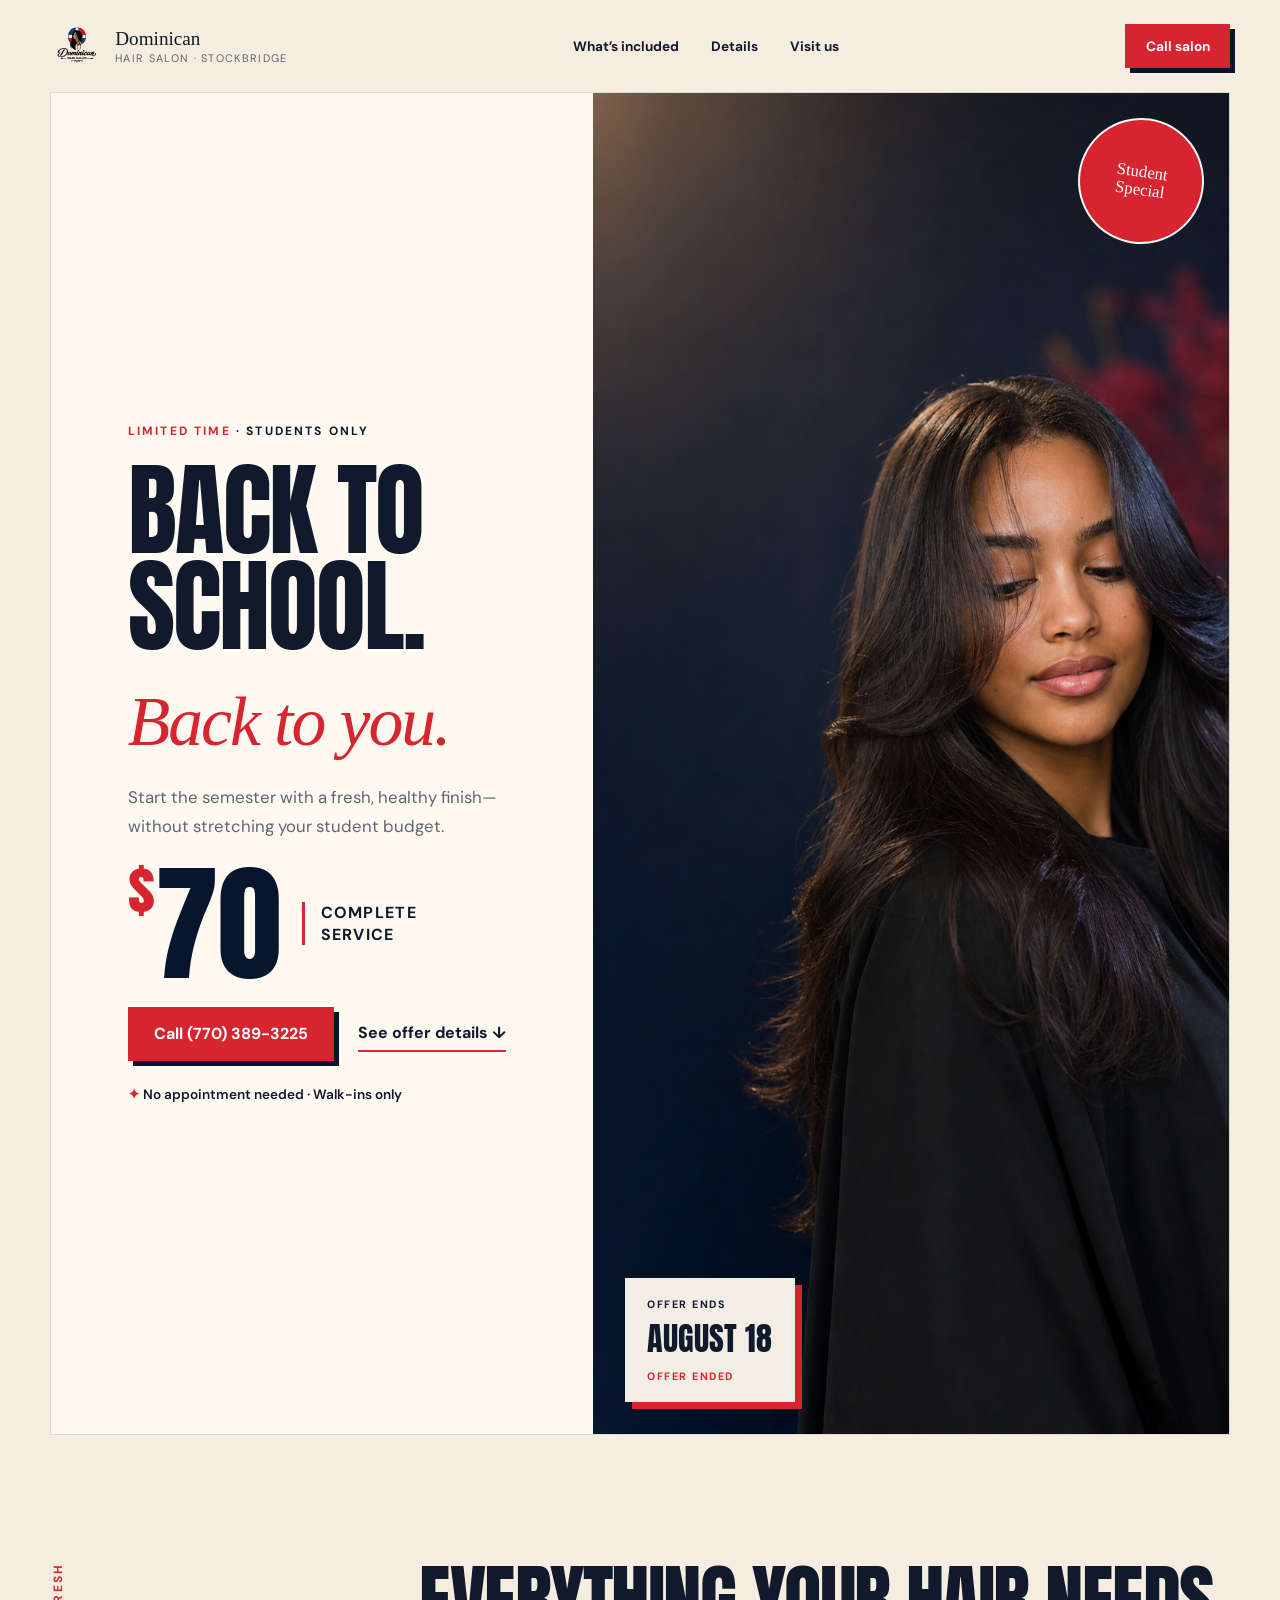
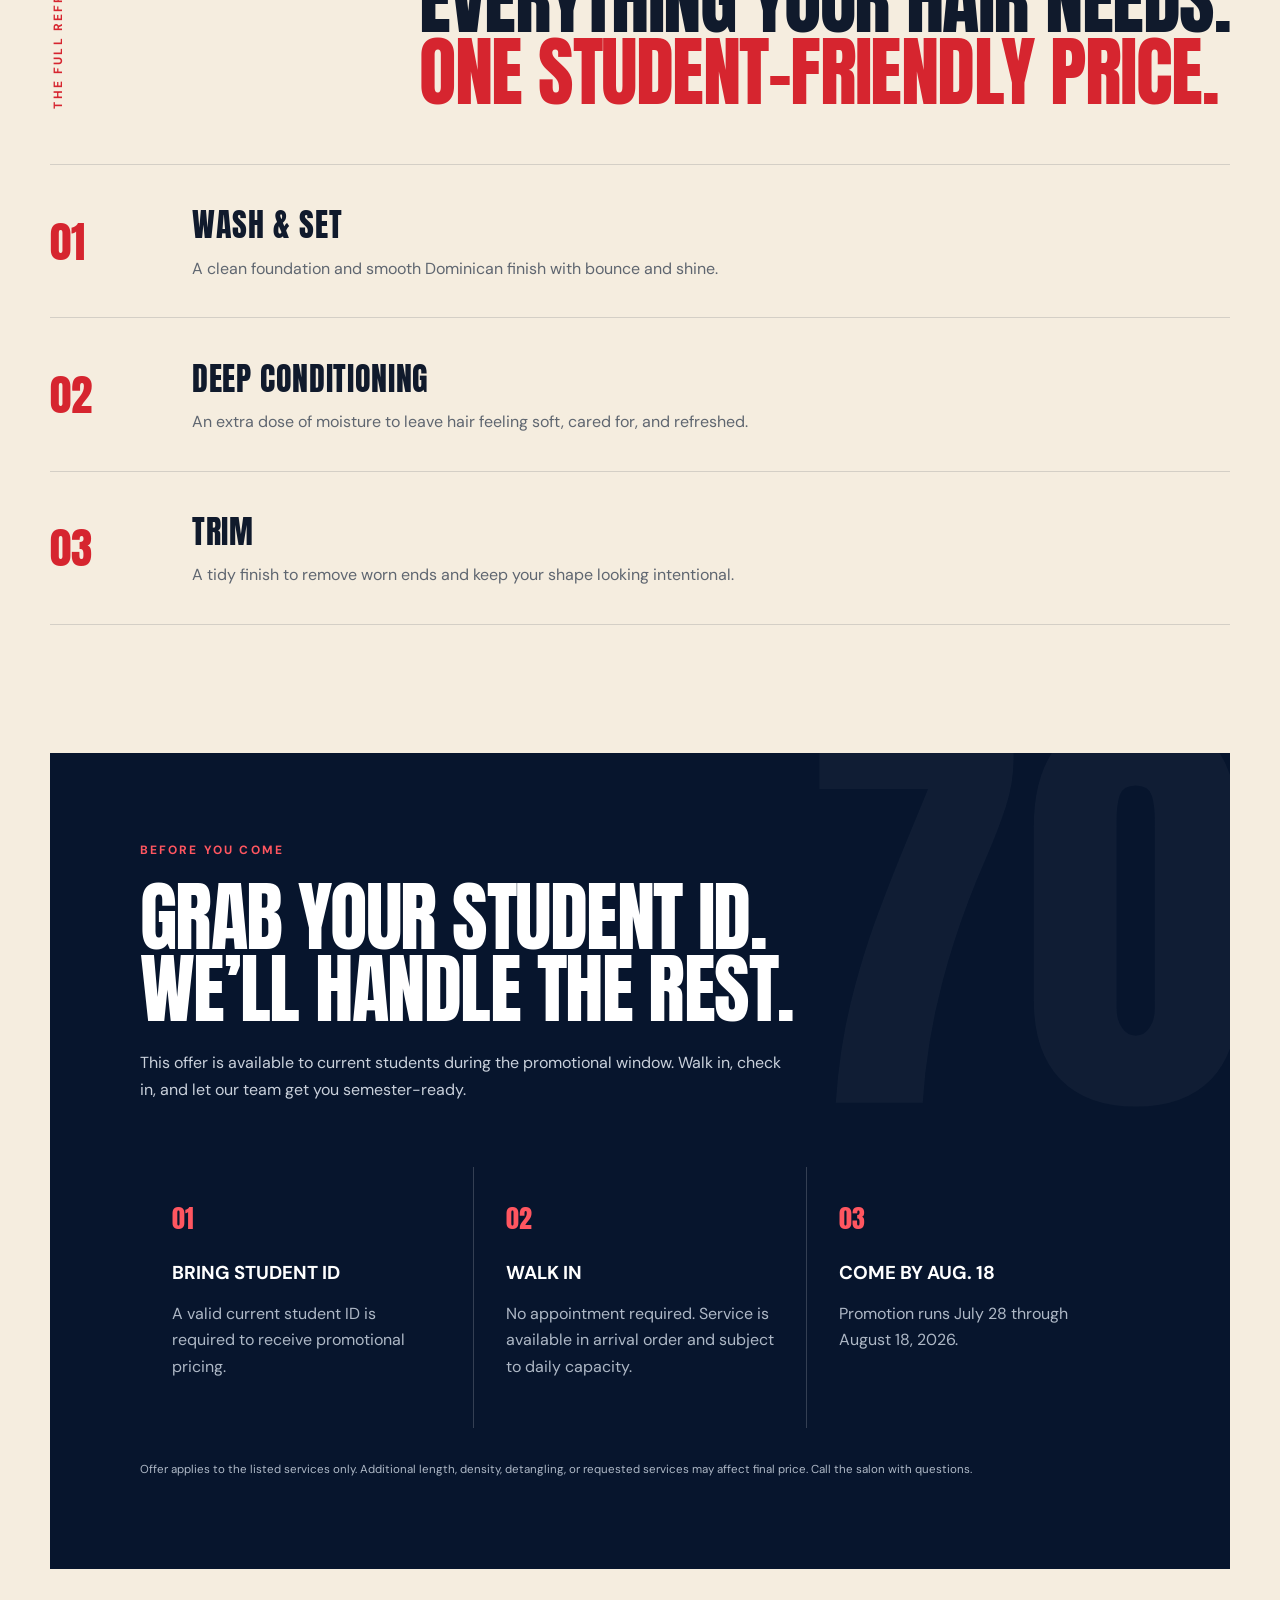
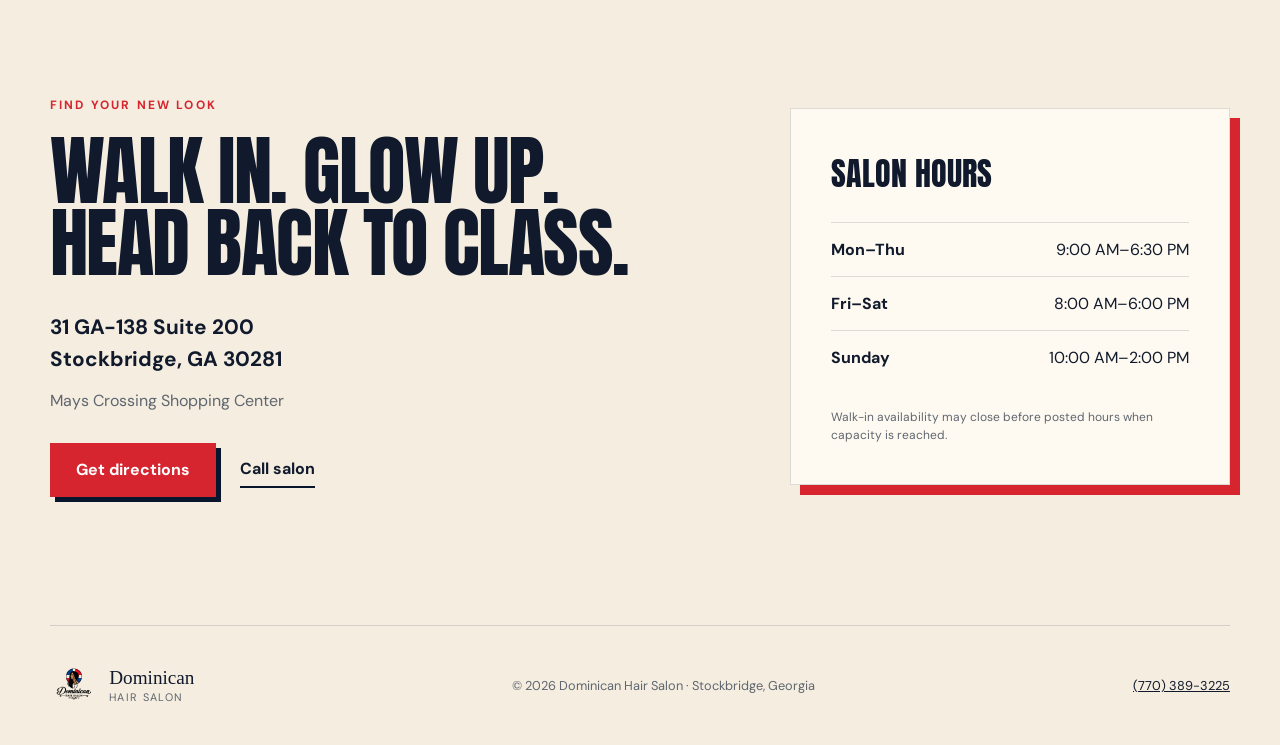
==== index.html @ 8f15de05 "restore student offer layout with versioned styles" ====
<!doctype html>
<html lang="en">
<head>
  <meta charset="utf-8">
  <meta name="viewport" content="width=device-width, initial-scale=1">
  <title>$70 Student Special | Dominican Hair Salon</title>
  <meta name="description" content="Students get a wash and set, deep conditioning, and trim for $70 at Dominican Hair Salon in Stockbridge, GA. Walk-ins only, July 28–August 18, 2026.">
  <meta name="theme-color" content="#07152d">
  <link rel="canonical" href="https://dominican.salon/">
  <link rel="icon" type="image/svg+xml" href="assets/brand-mark.svg">
  <link rel="preconnect" href="https://fonts.googleapis.com">
  <link rel="preconnect" href="https://fonts.gstatic.com" crossorigin>
  <link href="https://fonts.googleapis.com/css2?family=Anton&family=DM+Sans:wght@400;500;600;700&family=Permanent+Marker&display=swap" rel="stylesheet">
  <link rel="stylesheet" href="promotion-20260728.css">
  <meta property="og:title" content="$70 Student Hair Special">
  <meta property="og:description" content="Wash & set, deep conditioning, and trim. Walk-ins only through August 18.">
  <meta property="og:type" content="website">
  <meta property="og:url" content="https://dominican.salon/">
  <meta property="og:image" content="https://dominican.salon/assets/student-special-hero.png">
  <script type="application/ld+json">
  {
    "@context": "https://schema.org",
    "@type": "Offer",
    "name": "$70 Student Hair Special",
    "price": "70",
    "priceCurrency": "USD",
    "validFrom": "2026-07-28",
    "validThrough": "2026-08-18",
    "description": "Student-only wash and set, deep conditioning, and trim. Walk-ins only.",
    "seller": {
      "@type": "BeautySalon",
      "name": "Dominican Hair Salon",
      "telephone": "+1-770-389-3225",
      "address": {
        "@type": "PostalAddress",
        "streetAddress": "31 GA-138 Suite 200",
        "addressLocality": "Stockbridge",
        "addressRegion": "GA",
        "postalCode": "30281",
        "addressCountry": "US"
      }
    }
  }
  </script>
</head>
<body>
  <a class="skip-link" href="#offer">Skip to offer</a>
  <header class="site-header">
    <a class="brand" href="#top" aria-label="Dominican Hair Salon home">
      <img src="assets/brand-mark.svg" alt="" width="54" height="54">
      <span><strong>Dominican</strong><small>Hair Salon · Stockbridge</small></span>
    </a>
    <nav aria-label="Primary navigation">
      <a href="#included">What’s included</a>
      <a href="#details">Details</a>
      <a href="#visit">Visit us</a>
    </nav>
    <a class="button button--small" href="tel:+17703893225">Call salon</a>
  </header>

  <main id="top">
    <section class="hero" id="offer">
      <div class="hero__copy">
        <p class="kicker"><span>Limited time</span> · Students only</p>
        <h1>Back to school.<br><em>Back to you.</em></h1>
        <p class="hero__intro">Start the semester with a fresh, healthy finish—without stretching your student budget.</p>
        <div class="price-row" aria-label="Special price: 70 dollars">
          <span class="price"><sup>$</sup>70</span>
          <span class="price-note">complete<br>service</span>
        </div>
        <div class="hero__actions">
          <a class="button" href="tel:+17703893225">Call (770) 389-3225</a>
          <a class="text-button" href="#details">See offer details <span aria-hidden="true">↓</span></a>
        </div>
        <p class="walkin-note"><span aria-hidden="true">✦</span> No appointment needed · Walk-ins only</p>
      </div>

      <div class="hero__visual">
        <img src="assets/student-special-hero.png" alt="Student with a glossy layered Dominican blowout" width="1024" height="1792" fetchpriority="high">
        <div class="hero__stamp" aria-hidden="true">Student<br>Special</div>
        <div class="date-card">
          <small>Offer ends</small>
          <strong>August 18</strong>
          <span id="countdown">Limited time only</span>
        </div>
      </div>
    </section>

    <section class="included" id="included">
      <div class="section-heading">
        <p class="eyebrow">The full refresh</p>
        <h2>Everything your hair needs.<br><span>One student-friendly price.</span></h2>
      </div>
      <div class="service-list">
        <article>
          <span class="service-icon" aria-hidden="true">01</span>
          <div><h3>Wash &amp; set</h3><p>A clean foundation and smooth Dominican finish with bounce and shine.</p></div>
        </article>
        <article>
          <span class="service-icon" aria-hidden="true">02</span>
          <div><h3>Deep conditioning</h3><p>An extra dose of moisture to leave hair feeling soft, cared for, and refreshed.</p></div>
        </article>
        <article>
          <span class="service-icon" aria-hidden="true">03</span>
          <div><h3>Trim</h3><p>A tidy finish to remove worn ends and keep your shape looking intentional.</p></div>
        </article>
      </div>
    </section>

    <section class="details" id="details">
      <div class="details__lead">
        <p class="eyebrow eyebrow--light">Before you come</p>
        <h2>Grab your student ID.<br>We’ll handle the rest.</h2>
        <p>This offer is available to current students during the promotional window. Walk in, check in, and let our team get you semester-ready.</p>
      </div>
      <div class="detail-grid">
        <article><span>01</span><h3>Bring student ID</h3><p>A valid current student ID is required to receive promotional pricing.</p></article>
        <article><span>02</span><h3>Walk in</h3><p>No appointment required. Service is available in arrival order and subject to daily capacity.</p></article>
        <article><span>03</span><h3>Come by Aug. 18</h3><p>Promotion runs July 28 through August 18, 2026.</p></article>
      </div>
      <p class="fine-print">Offer applies to the listed services only. Additional length, density, detangling, or requested services may affect final price. Call the salon with questions.</p>
    </section>

    <section class="visit" id="visit">
      <div>
        <p class="eyebrow">Find your new look</p>
        <h2>Walk in. Glow up.<br>Head back to class.</h2>
        <p class="address">31 GA-138 Suite 200<br>Stockbridge, GA 30281</p>
        <p class="location-note">Mays Crossing Shopping Center</p>
        <div class="visit__actions">
          <a class="button" href="https://maps.app.goo.gl/1i8RDi1bKFiBQKhF7" target="_blank" rel="noreferrer">Get directions</a>
          <a class="text-button text-button--dark" href="tel:+17703893225">Call salon</a>
        </div>
      </div>
      <div class="hours">
        <h3>Salon hours</h3>
        <dl>
          <div><dt>Mon–Thu</dt><dd>9:00 AM–6:30 PM</dd></div>
          <div><dt>Fri–Sat</dt><dd>8:00 AM–6:00 PM</dd></div>
          <div><dt>Sunday</dt><dd>10:00 AM–2:00 PM</dd></div>
        </dl>
        <p>Walk-in availability may close before posted hours when capacity is reached.</p>
      </div>
    </section>
  </main>

  <footer>
    <a class="brand brand--footer" href="#top">
      <img src="assets/brand-mark.svg" alt="" width="48" height="48">
      <span><strong>Dominican</strong><small>Hair Salon</small></span>
    </a>
    <p>© 2026 Dominican Hair Salon · Stockbridge, Georgia</p>
    <a href="tel:+17703893225">(770) 389-3225</a>
  </footer>

  <a class="mobile-call" href="tel:+17703893225"><span>Questions?</span> Call the salon</a>
  <script>
    (() => {
      const output = document.querySelector("#countdown");
      const end = new Date("2026-08-19T00:00:00-04:00");
      const days = Math.max(0, Math.ceil((end - new Date()) / 86400000));
      output.textContent = days > 1 ? `${days} days left` : days === 1 ? "Last day" : "Offer ended";
    })();
  </script>
</body>
</html>
---- promotion-20260728.css ----
:root {
  --navy: #07152d;
  --blue: #12335f;
  --red: #d6252f;
  --cream: #f5eddf;
  --paper: #fffaf1;
  --ink: #101a2c;
  --muted: #5f6670;
  --line: rgba(7, 21, 45, .14);
}

* { box-sizing: border-box; }
html { scroll-behavior: smooth; }
body {
  margin: 0;
  background: var(--cream);
  color: var(--ink);
  font-family: "DM Sans", sans-serif;
  -webkit-font-smoothing: antialiased;
}
img { display: block; max-width: 100%; }
a { color: inherit; }
.skip-link { position: fixed; left: 1rem; top: -5rem; z-index: 20; padding: .8rem 1rem; background: white; }
.skip-link:focus { top: 1rem; }

.site-header, .hero, .included, .details, .visit, footer {
  width: min(1180px, calc(100% - 48px));
  margin-inline: auto;
}
.site-header {
  min-height: 92px;
  display: flex;
  align-items: center;
  justify-content: space-between;
  gap: 2rem;
}
.brand { display: flex; align-items: center; gap: .7rem; text-decoration: none; line-height: 1; }
.brand img { width: 54px; height: 54px; }
.brand span { display: grid; gap: .3rem; }
.brand strong { font-family: "Permanent Marker", cursive; font-size: 1.2rem; font-weight: 400; }
.brand small { color: var(--muted); font-size: .68rem; letter-spacing: .12em; text-transform: uppercase; }
nav { display: flex; gap: 2rem; }
nav a { font-size: .85rem; font-weight: 700; text-decoration: none; }
nav a:hover { color: var(--red); }
.button {
  display: inline-flex;
  min-height: 54px;
  align-items: center;
  justify-content: center;
  padding: 0 1.5rem;
  border: 2px solid var(--red);
  background: var(--red);
  color: #fff;
  font-weight: 700;
  text-decoration: none;
  box-shadow: 5px 5px 0 var(--navy);
  transition: transform .15s, box-shadow .15s;
}
.button:hover, .button:focus-visible { transform: translate(2px, 2px); box-shadow: 2px 2px 0 var(--navy); }
.button--small { min-height: 44px; padding-inline: 1.15rem; font-size: .85rem; }

.hero {
  min-height: 730px;
  display: grid;
  grid-template-columns: .92fr 1.08fr;
  background: var(--paper);
  border: 1px solid var(--line);
  overflow: hidden;
}
.hero__copy {
  align-self: center;
  padding: clamp(3rem, 6vw, 5.5rem);
  position: relative;
  z-index: 2;
}
.kicker, .eyebrow {
  margin: 0 0 1.4rem;
  font-size: .75rem;
  font-weight: 700;
  letter-spacing: .18em;
  text-transform: uppercase;
}
.kicker span { color: var(--red); }
.hero h1, h2 {
  font-family: "Anton", Impact, sans-serif;
  font-weight: 400;
  letter-spacing: -.02em;
  line-height: .94;
  text-transform: uppercase;
}
.hero h1 { margin: 0; font-size: clamp(4.2rem, 8vw, 7.9rem); }
.hero h1 em { color: var(--red); font-family: "Permanent Marker", cursive; font-size: .68em; font-weight: 400; text-transform: none; }
.hero__intro { max-width: 35rem; margin: 1.8rem 0 1rem; color: var(--muted); font-size: 1.05rem; line-height: 1.7; }
.price-row { display: flex; align-items: center; gap: 1.3rem; margin: 1.2rem 0; }
.price { color: var(--navy); font-family: "Anton", sans-serif; font-size: clamp(6rem, 10vw, 9rem); line-height: 1; }
.price sup { color: var(--red); font-size: .45em; vertical-align: top; }
.price-note { padding-left: 1rem; border-left: 3px solid var(--red); font-weight: 700; letter-spacing: .08em; line-height: 1.35; text-transform: uppercase; }
.hero__actions, .visit__actions { display: flex; align-items: center; gap: 1.5rem; flex-wrap: wrap; }
.text-button { font-weight: 700; text-decoration: none; border-bottom: 2px solid var(--red); padding-block: .4rem; }
.walkin-note { margin: 1.6rem 0 0; font-size: .85rem; font-weight: 600; }
.walkin-note span { color: var(--red); }
.hero__visual { position: relative; min-height: 730px; background: var(--navy); overflow: hidden; }
.hero__visual::after { content: ""; position: absolute; inset: 0; background: linear-gradient(90deg, rgba(7,21,45,.25), transparent 35%); pointer-events: none; }
.hero__visual > img { width: 100%; height: 100%; object-fit: cover; object-position: 60% 38%; }
.hero__stamp {
  position: absolute; z-index: 2; top: 2rem; right: 2rem; width: 112px; height: 112px;
  display: grid; place-items: center; border-radius: 50%; background: var(--red); color: white;
  font-family: "Permanent Marker", cursive; font-size: 1.05rem; line-height: 1.05; text-align: center;
  transform: rotate(8deg); box-shadow: 0 0 0 5px var(--red), 0 0 0 7px var(--paper);
}
.date-card { position: absolute; z-index: 2; left: 2rem; bottom: 2rem; padding: 1.2rem 1.4rem; background: rgba(255,250,241,.95); box-shadow: 7px 7px 0 var(--red); }
.date-card small, .date-card span { display: block; font-size: .67rem; font-weight: 700; letter-spacing: .14em; text-transform: uppercase; }
.date-card strong { display: block; margin: .2rem 0 .35rem; font-family: "Anton"; font-size: 2rem; font-weight: 400; text-transform: uppercase; }
.date-card span { color: var(--red); }

.included { padding-block: 8rem; }
.section-heading { display: flex; align-items: end; justify-content: space-between; gap: 2rem; margin-bottom: 3.5rem; }
.eyebrow { color: var(--red); }
.section-heading .eyebrow { writing-mode: vertical-rl; transform: rotate(180deg); margin: 0; }
.section-heading h2 { max-width: 900px; margin: 0; font-size: clamp(2.8rem, 6vw, 5.2rem); }
.section-heading h2 span { color: var(--red); }
.service-list { border-top: 1px solid var(--line); }
.service-list article { display: grid; grid-template-columns: 110px 1fr; gap: 2rem; align-items: center; padding: 2.2rem 0; border-bottom: 1px solid var(--line); }
.service-icon { font-family: "Anton"; font-size: 2.7rem; color: var(--red); }
.service-list h3 { margin: 0 0 .4rem; font-family: "Anton"; font-size: 2rem; font-weight: 400; letter-spacing: .02em; text-transform: uppercase; }
.service-list p { max-width: 650px; margin: 0; color: var(--muted); line-height: 1.65; }

.details {
  position: relative;
  padding: clamp(3rem, 7vw, 6rem);
  background: var(--navy);
  color: #fff;
  overflow: hidden;
}
.details::before {
  content: "70"; position: absolute; top: -4rem; right: -1rem; color: rgba(255,255,255,.035);
  font-family: "Anton"; font-size: 28rem; line-height: 1;
}
.details__lead { position: relative; max-width: 750px; }
.eyebrow--light { color: #ff5660; }
.details h2 { margin: 0 0 1.5rem; font-size: clamp(3rem, 6vw, 5.5rem); }
.details__lead > p:last-child { max-width: 650px; color: #c9d0db; line-height: 1.7; }
.detail-grid { position: relative; display: grid; grid-template-columns: repeat(3, 1fr); gap: 1px; margin-top: 4rem; background: rgba(255,255,255,.18); }
.detail-grid article { padding: 2rem; background: var(--navy); }
.detail-grid span { color: #ff5660; font-family: "Anton"; font-size: 1.6rem; }
.detail-grid h3 { margin: 1.4rem 0 .7rem; text-transform: uppercase; }
.detail-grid p, .fine-print { color: #aeb8c6; line-height: 1.65; }
.fine-print { position: relative; margin: 2rem 0 0; font-size: .72rem; }

.visit { display: grid; grid-template-columns: 1.2fr .8fr; gap: 5rem; padding-block: 8rem; align-items: center; }
.visit h2 { margin: 0 0 2rem; font-size: clamp(3rem, 6vw, 5.5rem); }
.address { margin: 0; font-size: 1.3rem; font-weight: 700; line-height: 1.5; }
.location-note { color: var(--muted); }
.visit__actions { margin-top: 2rem; }
.text-button--dark { border-color: var(--navy); }
.hours { padding: 2.5rem; background: var(--paper); border: 1px solid var(--line); box-shadow: 10px 10px 0 var(--red); }
.hours h3 { margin: 0 0 1.5rem; font-family: "Anton"; font-size: 2rem; font-weight: 400; text-transform: uppercase; }
.hours dl { margin: 0; }
.hours dl div { display: flex; justify-content: space-between; gap: 1rem; padding: 1rem 0; border-top: 1px solid var(--line); }
.hours dt { font-weight: 700; }
.hours dd { margin: 0; text-align: right; }
.hours p { margin: 1.5rem 0 0; color: var(--muted); font-size: .75rem; line-height: 1.5; }

footer { min-height: 120px; display: flex; align-items: center; justify-content: space-between; gap: 2rem; border-top: 1px solid var(--line); font-size: .8rem; }
.brand--footer img { width: 48px; height: 48px; }
footer p { color: var(--muted); }
.mobile-call { display: none; }

@media (max-width: 900px) {
  nav { display: none; }
  .hero { grid-template-columns: 1fr; }
  .hero__visual { min-height: 580px; grid-row: 1; }
  .hero__copy { grid-row: 2; }
  .detail-grid, .visit { grid-template-columns: 1fr; }
  .visit { gap: 3rem; }
}
@media (max-width: 600px) {
  body { padding-bottom: 64px; }
  .site-header, .hero, .included, .details, .visit, footer { width: min(100% - 28px, 1180px); }
  .site-header { min-height: 76px; }
  .site-header .button { display: none; }
  .brand img { width: 45px; height: 45px; }
  .brand strong { font-size: 1rem; }
  .hero__visual { min-height: 480px; }
  .hero__visual > img { object-position: 58% 34%; }
  .hero__stamp { top: 1.4rem; right: 1.4rem; width: 88px; height: 88px; font-size: .82rem; }
  .date-card { left: 1.2rem; bottom: 1.2rem; }
  .hero__copy { padding: 2.4rem 1.4rem 3rem; }
  .hero h1 { font-size: clamp(3.8rem, 19vw, 5.3rem); }
  .hero__intro { font-size: .96rem; }
  .price { font-size: 6.3rem; }
  .included, .visit { padding-block: 5.5rem; }
  .section-heading { align-items: start; }
  .section-heading .eyebrow { display: none; }
  .section-heading h2 { font-size: 3.1rem; }
  .service-list article { grid-template-columns: 60px 1fr; gap: .8rem; align-items: start; }
  .service-icon { font-size: 1.7rem; }
  .service-list h3 { font-size: 1.6rem; }
  .details { padding: 3.5rem 1.5rem; }
  .details h2, .visit h2 { font-size: 3.2rem; }
  .detail-grid { grid-template-columns: 1fr; margin-top: 2.5rem; }
  .detail-grid article { padding: 1.5rem 0; }
  .hours { padding: 1.5rem; box-shadow: 6px 6px 0 var(--red); }
  footer { min-height: 160px; flex-direction: column; justify-content: center; text-align: center; gap: .7rem; }
  footer p { margin: 0; }
  .mobile-call {
    position: fixed; z-index: 10; bottom: 0; left: 0; right: 0; min-height: 64px;
    display: flex; align-items: center; justify-content: center; gap: .5rem;
    background: var(--red); color: white; font-weight: 700; text-decoration: none;
    box-shadow: 0 -8px 25px rgba(7,21,45,.2);
  }
  .mobile-call span { font-weight: 400; opacity: .85; }
}
@media (prefers-reduced-motion: reduce) {
  html { scroll-behavior: auto; }
  *, *::before, *::after { transition-duration: .01ms !important; }
}
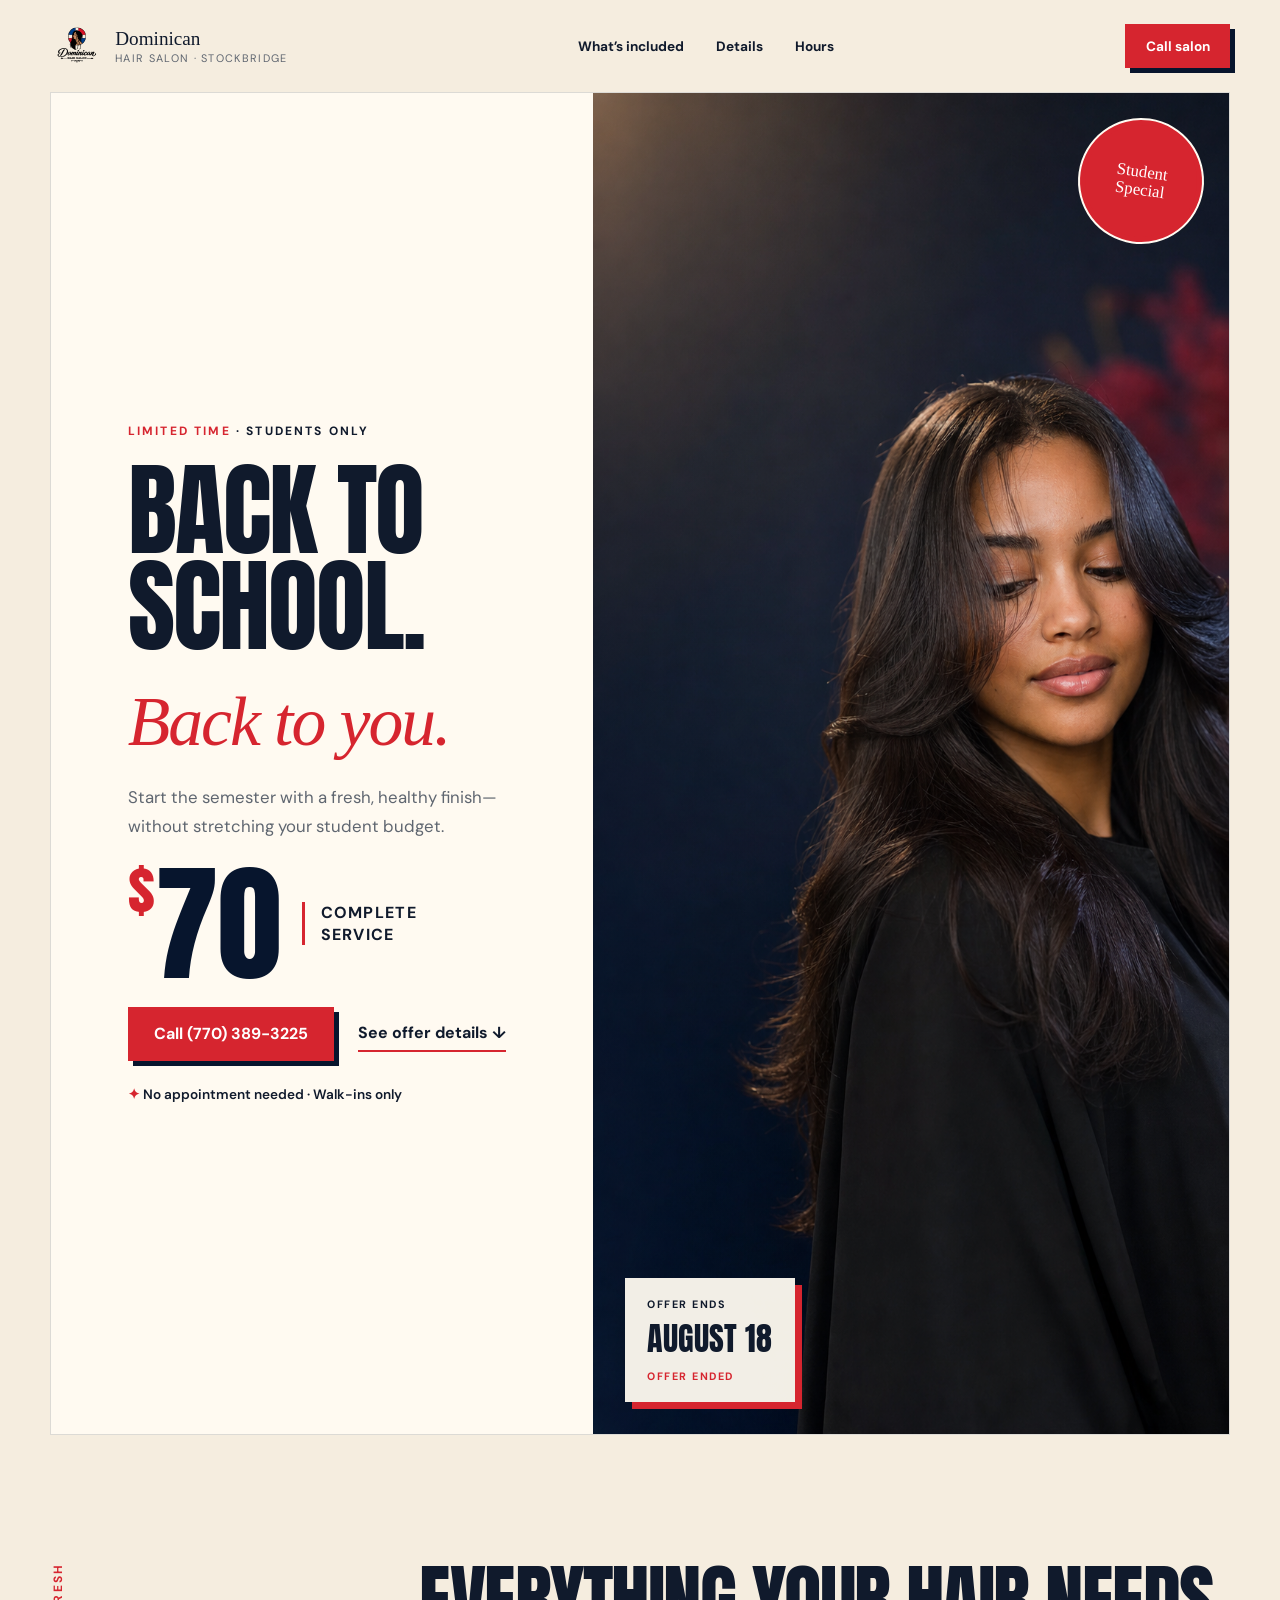
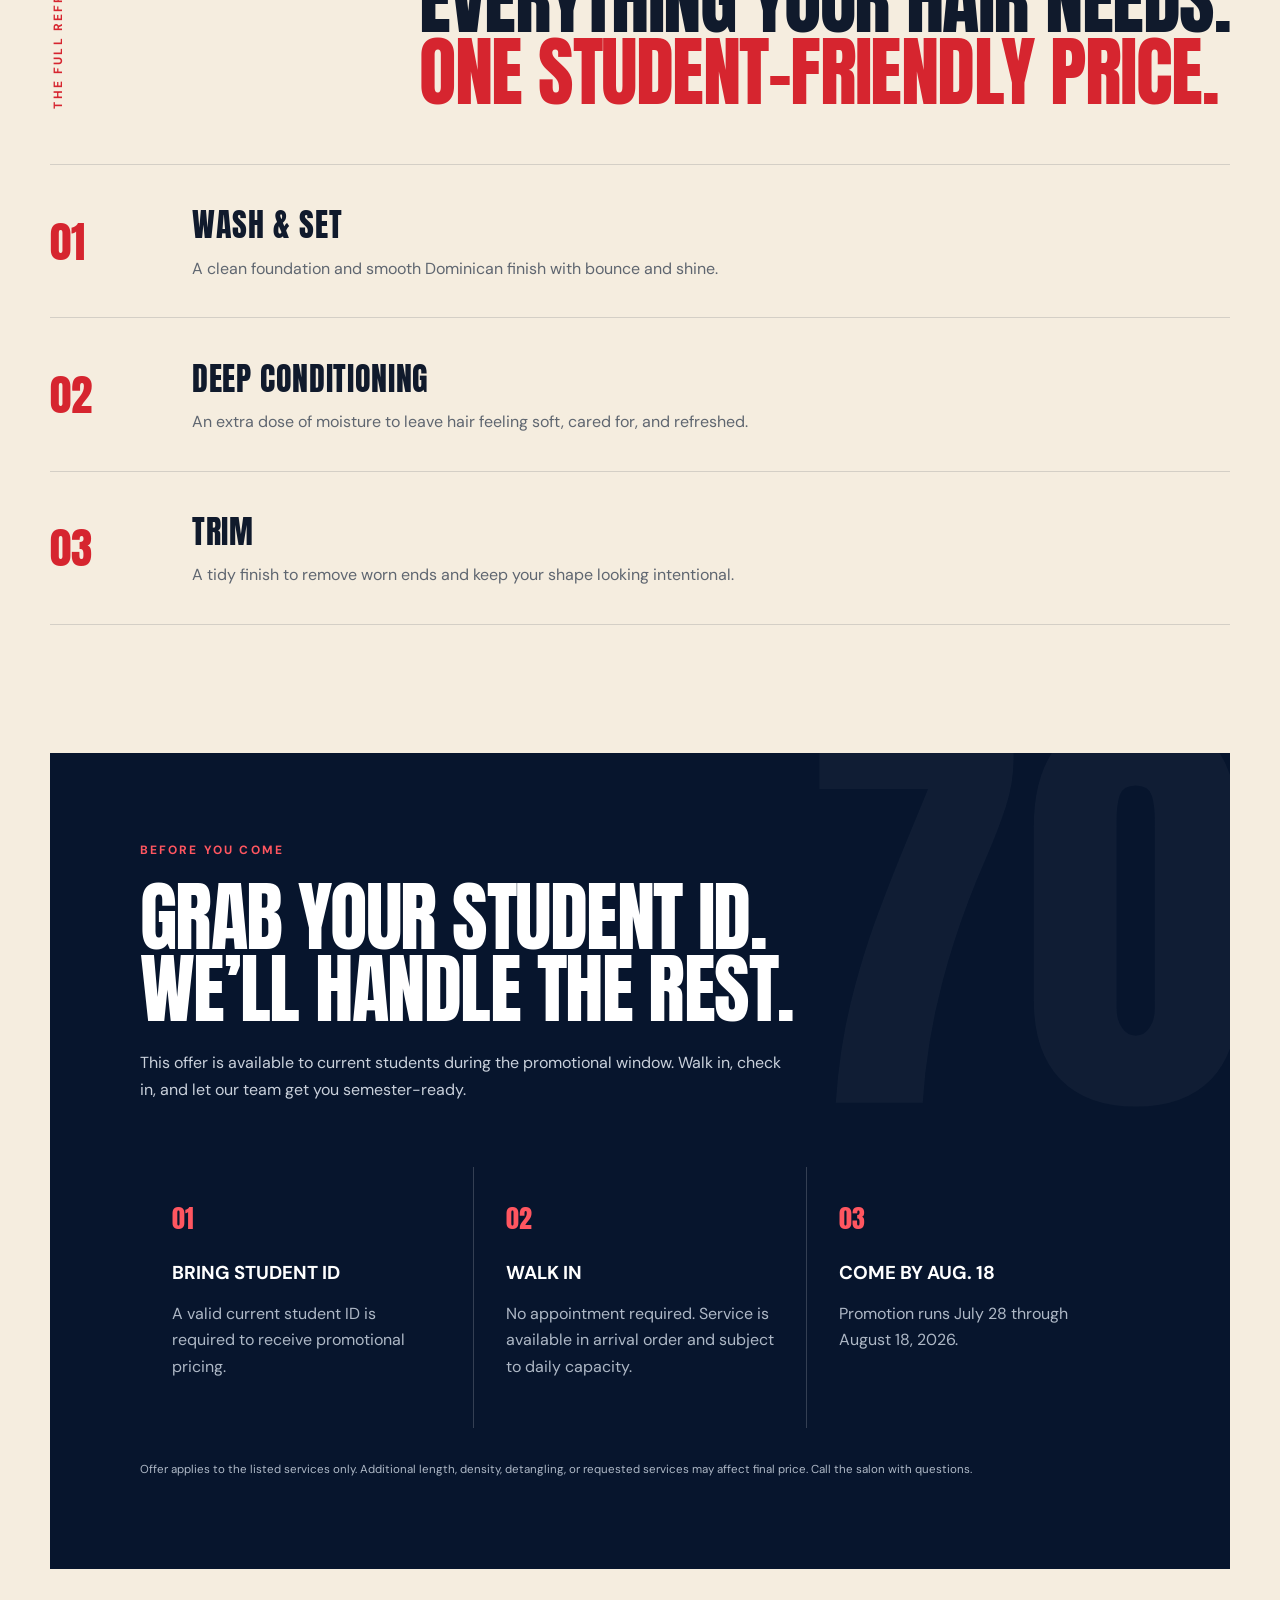
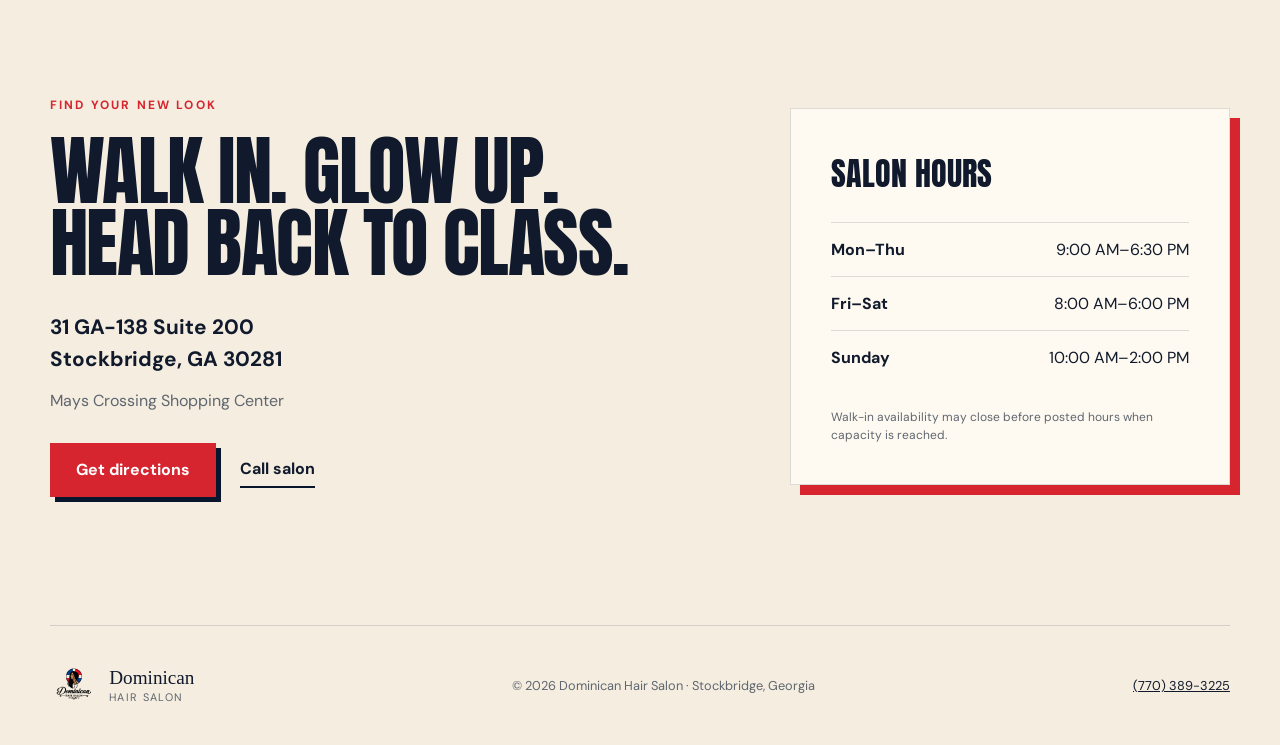
==== commit 905608e4: "add direct salon hours anchor" ====
--- a/index.html
+++ b/index.html
@@ -53,7 +53,7 @@
     <nav aria-label="Primary navigation">
       <a href="#included">What’s included</a>
       <a href="#details">Details</a>
-      <a href="#visit">Visit us</a>
+      <a href="#hours">Hours</a>
     </nav>
     <a class="button button--small" href="tel:+17703893225">Call salon</a>
   </header>
@@ -132,7 +132,7 @@
           <a class="text-button text-button--dark" href="tel:+17703893225">Call salon</a>
         </div>
       </div>
-      <div class="hours">
+      <div class="hours" id="hours">
         <h3>Salon hours</h3>
         <dl>
           <div><dt>Mon–Thu</dt><dd>9:00 AM–6:30 PM</dd></div>
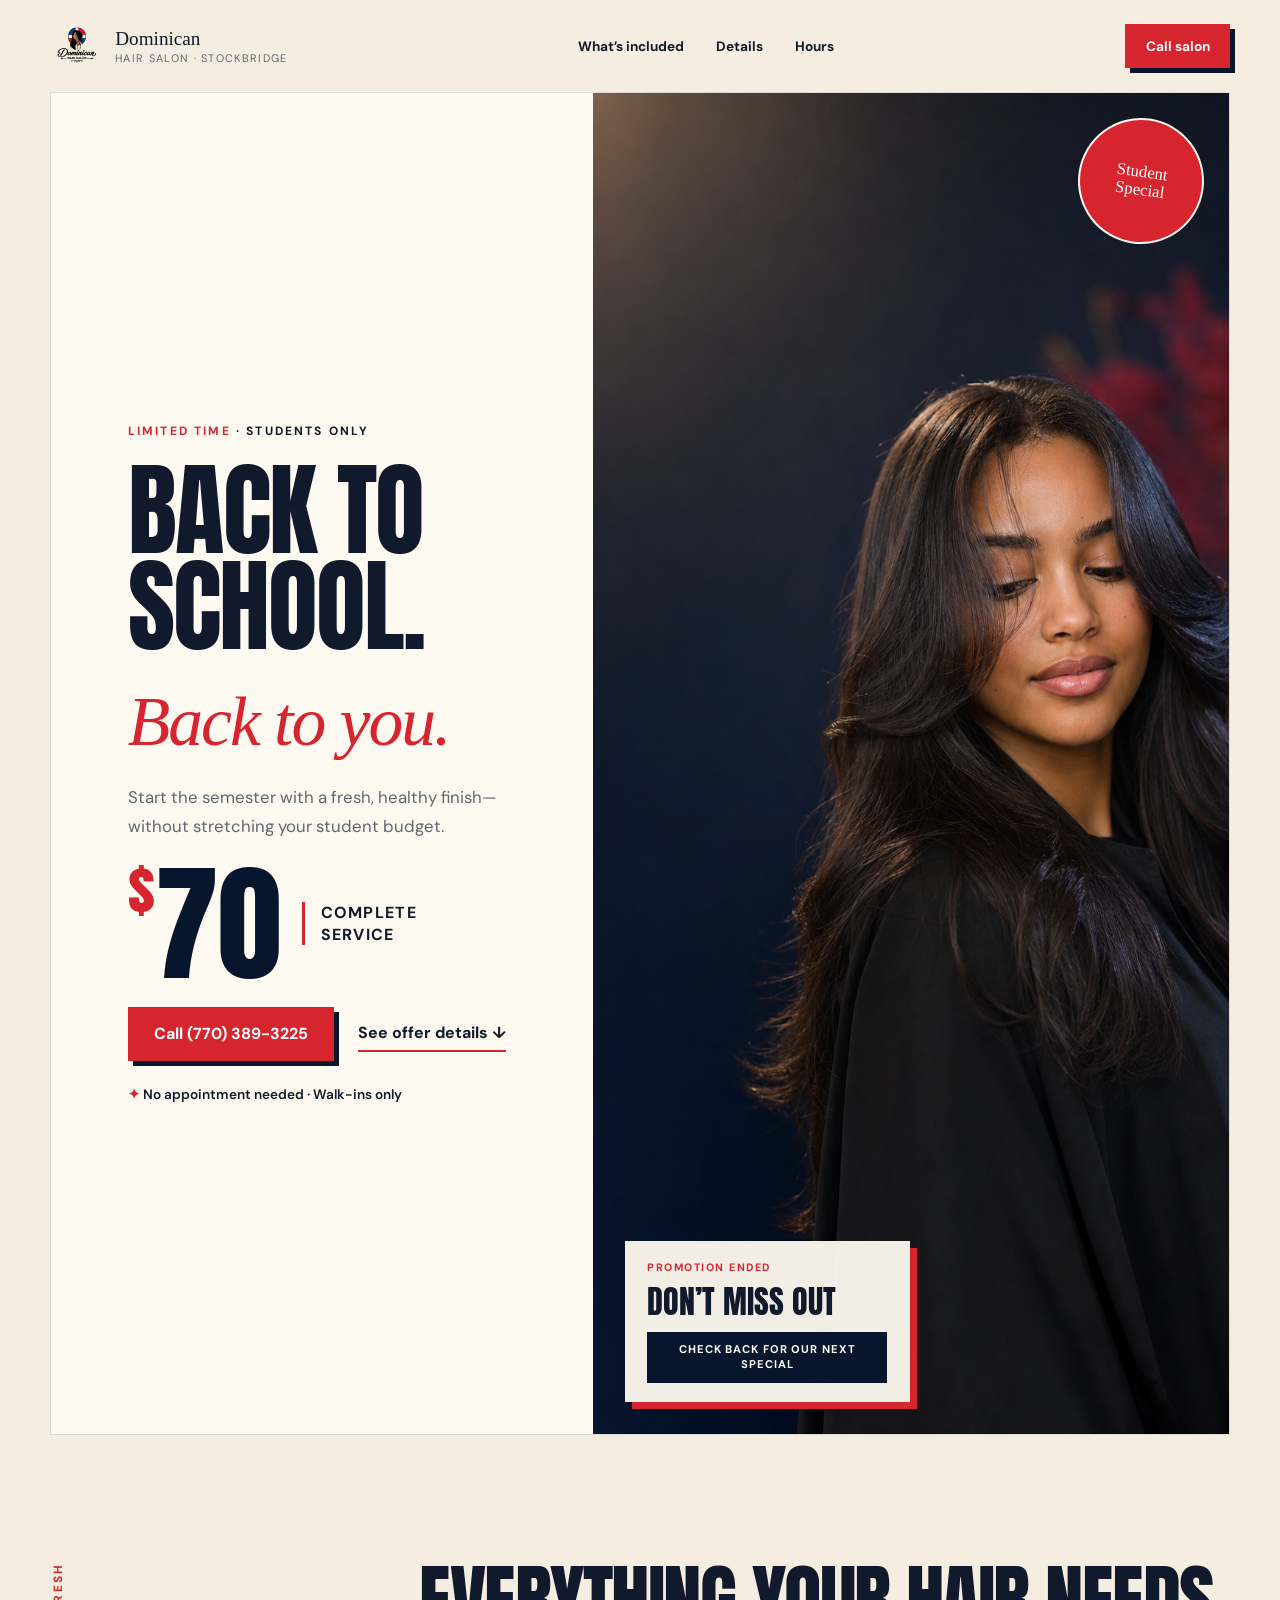
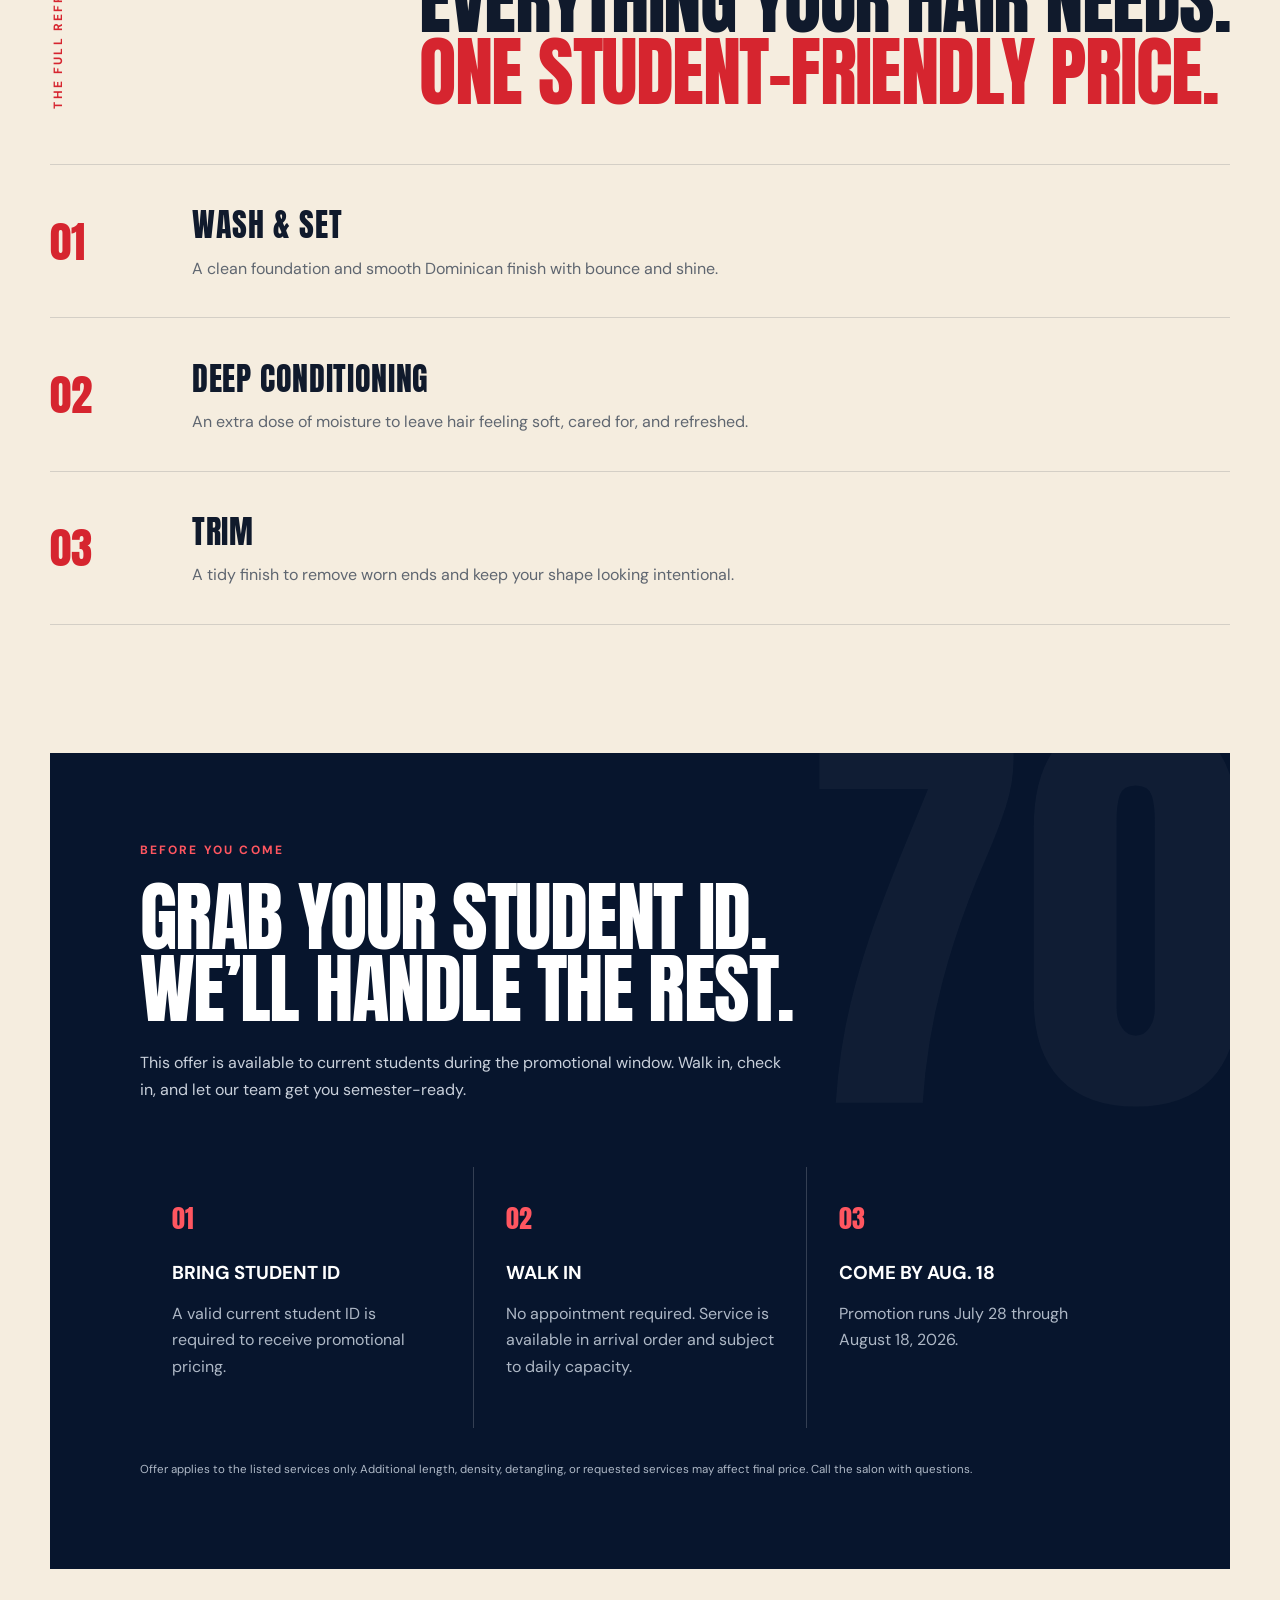
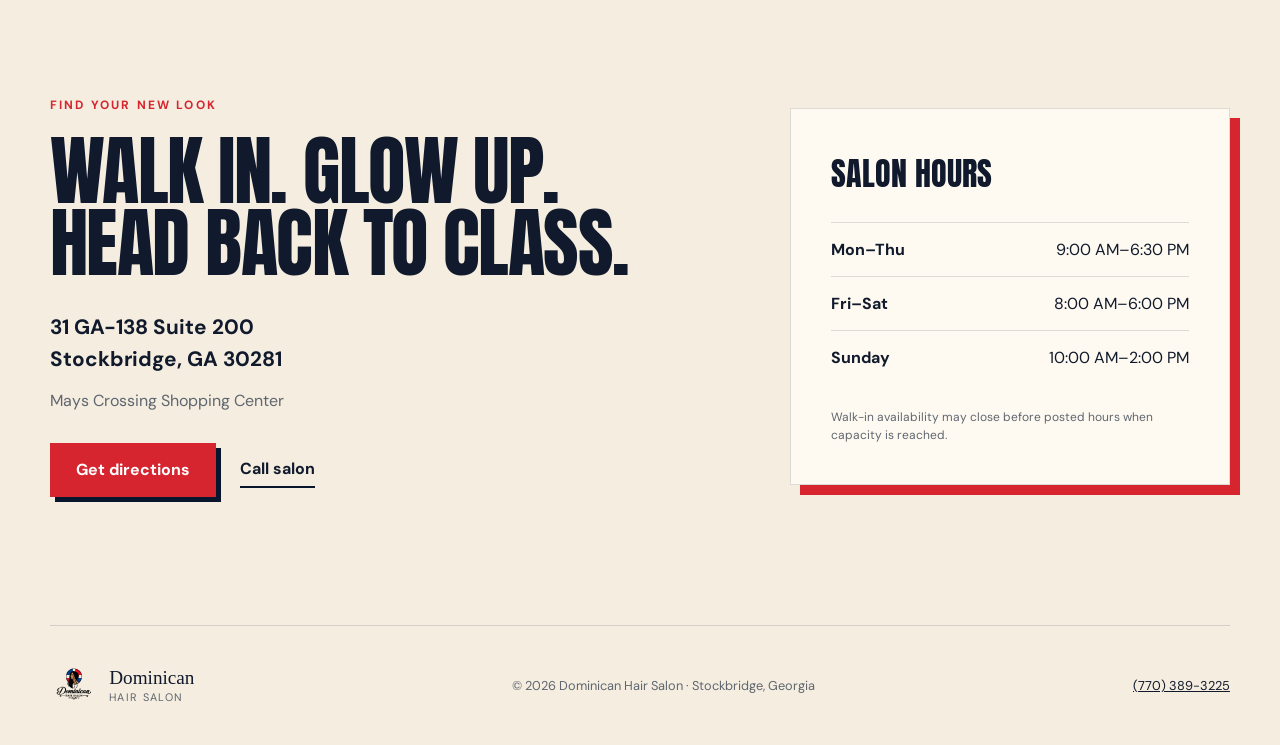
==== commit 42a030a0: "promotion update" ====
--- a/index.html
+++ b/index.html
@@ -1,6 +1,15 @@
 <!doctype html>
 <html lang="en">
 <head>
+  <!-- Google tag (gtag.js) -->
+  <script async src="https://www.googletagmanager.com/gtag/js?id=AW-17421995404"></script>
+  <script>
+    window.dataLayer = window.dataLayer || [];
+    function gtag(){dataLayer.push(arguments);}
+    gtag('js', new Date());
+
+    gtag('config', 'AW-17421995404');
+  </script>
   <meta charset="utf-8">
   <meta name="viewport" content="width=device-width, initial-scale=1">
   <title>$70 Student Special | Dominican Hair Salon</title>
@@ -79,9 +88,14 @@
         <img src="assets/student-special-hero.png" alt="Student with a glossy layered Dominican blowout" width="1024" height="1792" fetchpriority="high">
         <div class="hero__stamp" aria-hidden="true">Student<br>Special</div>
         <div class="date-card">
-          <small>Offer ends</small>
-          <strong>August 18</strong>
-          <span id="countdown">Limited time only</span>
+          <small id="countdown-label">Ending soon · August 18</small>
+          <strong>Don’t miss out</strong>
+          <div class="countdown" id="countdown" role="timer" aria-labelledby="countdown-label">
+            <span><b data-countdown="days">00</b><small>Days</small></span>
+            <span><b data-countdown="hours">00</b><small>Hrs</small></span>
+            <span><b data-countdown="minutes">00</b><small>Min</small></span>
+            <span><b data-countdown="seconds">00</b><small>Sec</small></span>
+          </div>
         </div>
       </div>
     </section>
@@ -157,9 +171,42 @@
   <script>
     (() => {
       const output = document.querySelector("#countdown");
+      const label = document.querySelector("#countdown-label");
       const end = new Date("2026-08-19T00:00:00-04:00");
-      const days = Math.max(0, Math.ceil((end - new Date()) / 86400000));
-      output.textContent = days > 1 ? `${days} days left` : days === 1 ? "Last day" : "Offer ended";
+      const fields = {
+        days: output.querySelector('[data-countdown="days"]'),
+        hours: output.querySelector('[data-countdown="hours"]'),
+        minutes: output.querySelector('[data-countdown="minutes"]'),
+        seconds: output.querySelector('[data-countdown="seconds"]')
+      };
+
+      const updateCountdown = () => {
+        const remaining = end - new Date();
+
+        if (remaining <= 0) {
+          label.textContent = "Promotion ended";
+          output.innerHTML = '<span class="countdown__ended">Check back for our next special</span>';
+          clearInterval(timer);
+          return;
+        }
+
+        const totalSeconds = Math.floor(remaining / 1000);
+        const days = Math.floor(totalSeconds / 86400);
+        const hours = Math.floor((totalSeconds % 86400) / 3600);
+        const minutes = Math.floor((totalSeconds % 3600) / 60);
+        const seconds = totalSeconds % 60;
+
+        fields.days.textContent = String(days).padStart(2, "0");
+        fields.hours.textContent = String(hours).padStart(2, "0");
+        fields.minutes.textContent = String(minutes).padStart(2, "0");
+        fields.seconds.textContent = String(seconds).padStart(2, "0");
+        output.setAttribute("aria-label", `${days} days, ${hours} hours, and ${minutes} minutes remaining`);
+
+        if (remaining <= 86400000) label.textContent = "Last chance · Ends tonight";
+      };
+
+      const timer = setInterval(updateCountdown, 1000);
+      updateCountdown();
     })();
   </script>
 </body>
--- a/promotion-20260728.css
+++ b/promotion-20260728.css
@@ -109,9 +109,13 @@
   transform: rotate(8deg); box-shadow: 0 0 0 5px var(--red), 0 0 0 7px var(--paper);
 }
 .date-card { position: absolute; z-index: 2; left: 2rem; bottom: 2rem; padding: 1.2rem 1.4rem; background: rgba(255,250,241,.95); box-shadow: 7px 7px 0 var(--red); }
-.date-card small, .date-card span { display: block; font-size: .67rem; font-weight: 700; letter-spacing: .14em; text-transform: uppercase; }
+.date-card > small { display: block; color: var(--red); font-size: .67rem; font-weight: 700; letter-spacing: .14em; text-transform: uppercase; }
 .date-card strong { display: block; margin: .2rem 0 .35rem; font-family: "Anton"; font-size: 2rem; font-weight: 400; text-transform: uppercase; }
-.date-card span { color: var(--red); }
+.countdown { display: flex; gap: .35rem; }
+.countdown > span { min-width: 3.1rem; padding: .45rem .35rem; background: var(--navy); color: white; text-align: center; }
+.countdown b { display: block; font-family: "Anton"; font-size: 1.35rem; font-weight: 400; line-height: 1; font-variant-numeric: tabular-nums; }
+.countdown small { display: block; margin-top: .3rem; color: #ccd4df; font-size: .52rem; font-weight: 700; letter-spacing: .08em; text-transform: uppercase; }
+.countdown .countdown__ended { max-width: 15rem; padding: .65rem .8rem; color: white; font-size: .7rem; font-weight: 700; letter-spacing: .08em; line-height: 1.35; text-transform: uppercase; }
 
 .included { padding-block: 8rem; }
 .section-heading { display: flex; align-items: end; justify-content: space-between; gap: 2rem; margin-bottom: 3.5rem; }
@@ -184,7 +188,9 @@
   .hero__visual { min-height: 480px; }
   .hero__visual > img { object-position: 58% 34%; }
   .hero__stamp { top: 1.4rem; right: 1.4rem; width: 88px; height: 88px; font-size: .82rem; }
-  .date-card { left: 1.2rem; bottom: 1.2rem; }
+  .date-card { left: 1.2rem; bottom: 1.2rem; padding: 1rem; }
+  .date-card strong { font-size: 1.65rem; }
+  .countdown > span { min-width: 2.75rem; }
   .hero__copy { padding: 2.4rem 1.4rem 3rem; }
   .hero h1 { font-size: clamp(3.8rem, 19vw, 5.3rem); }
   .hero__intro { font-size: .96rem; }
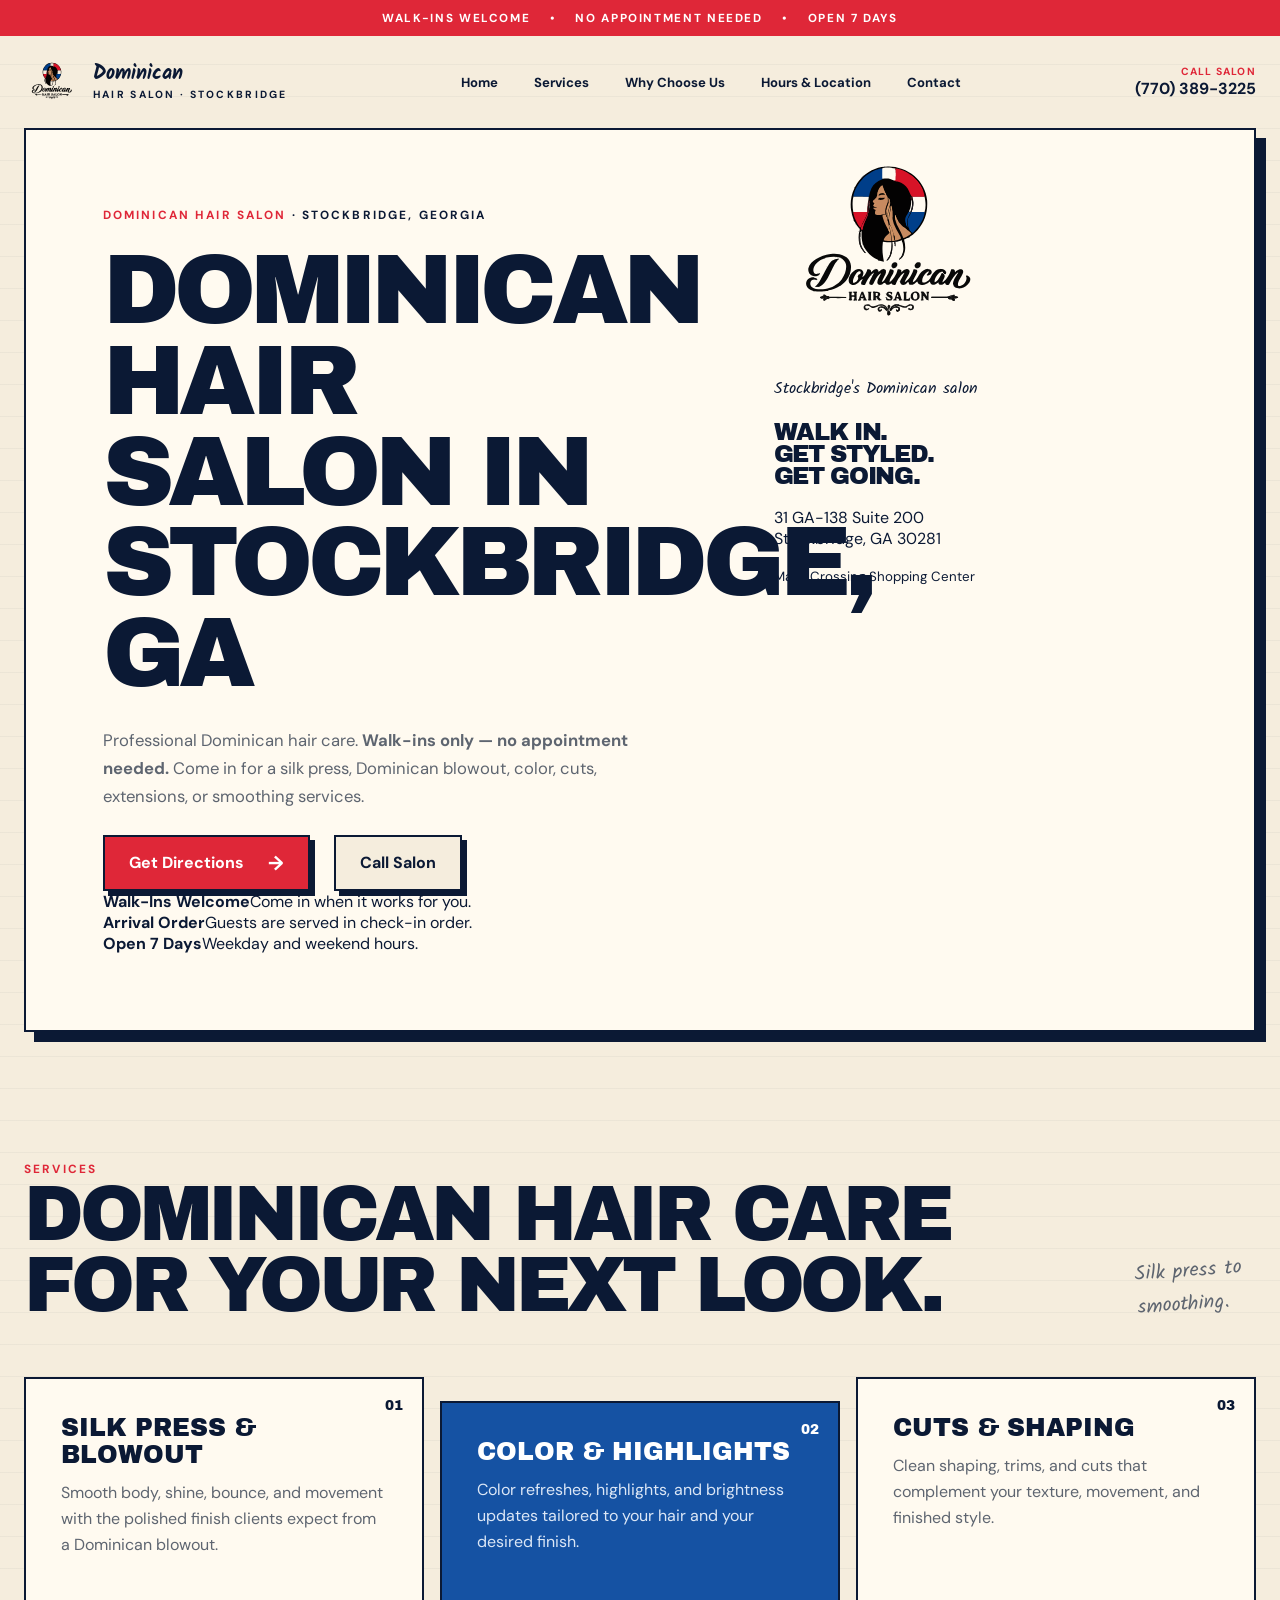
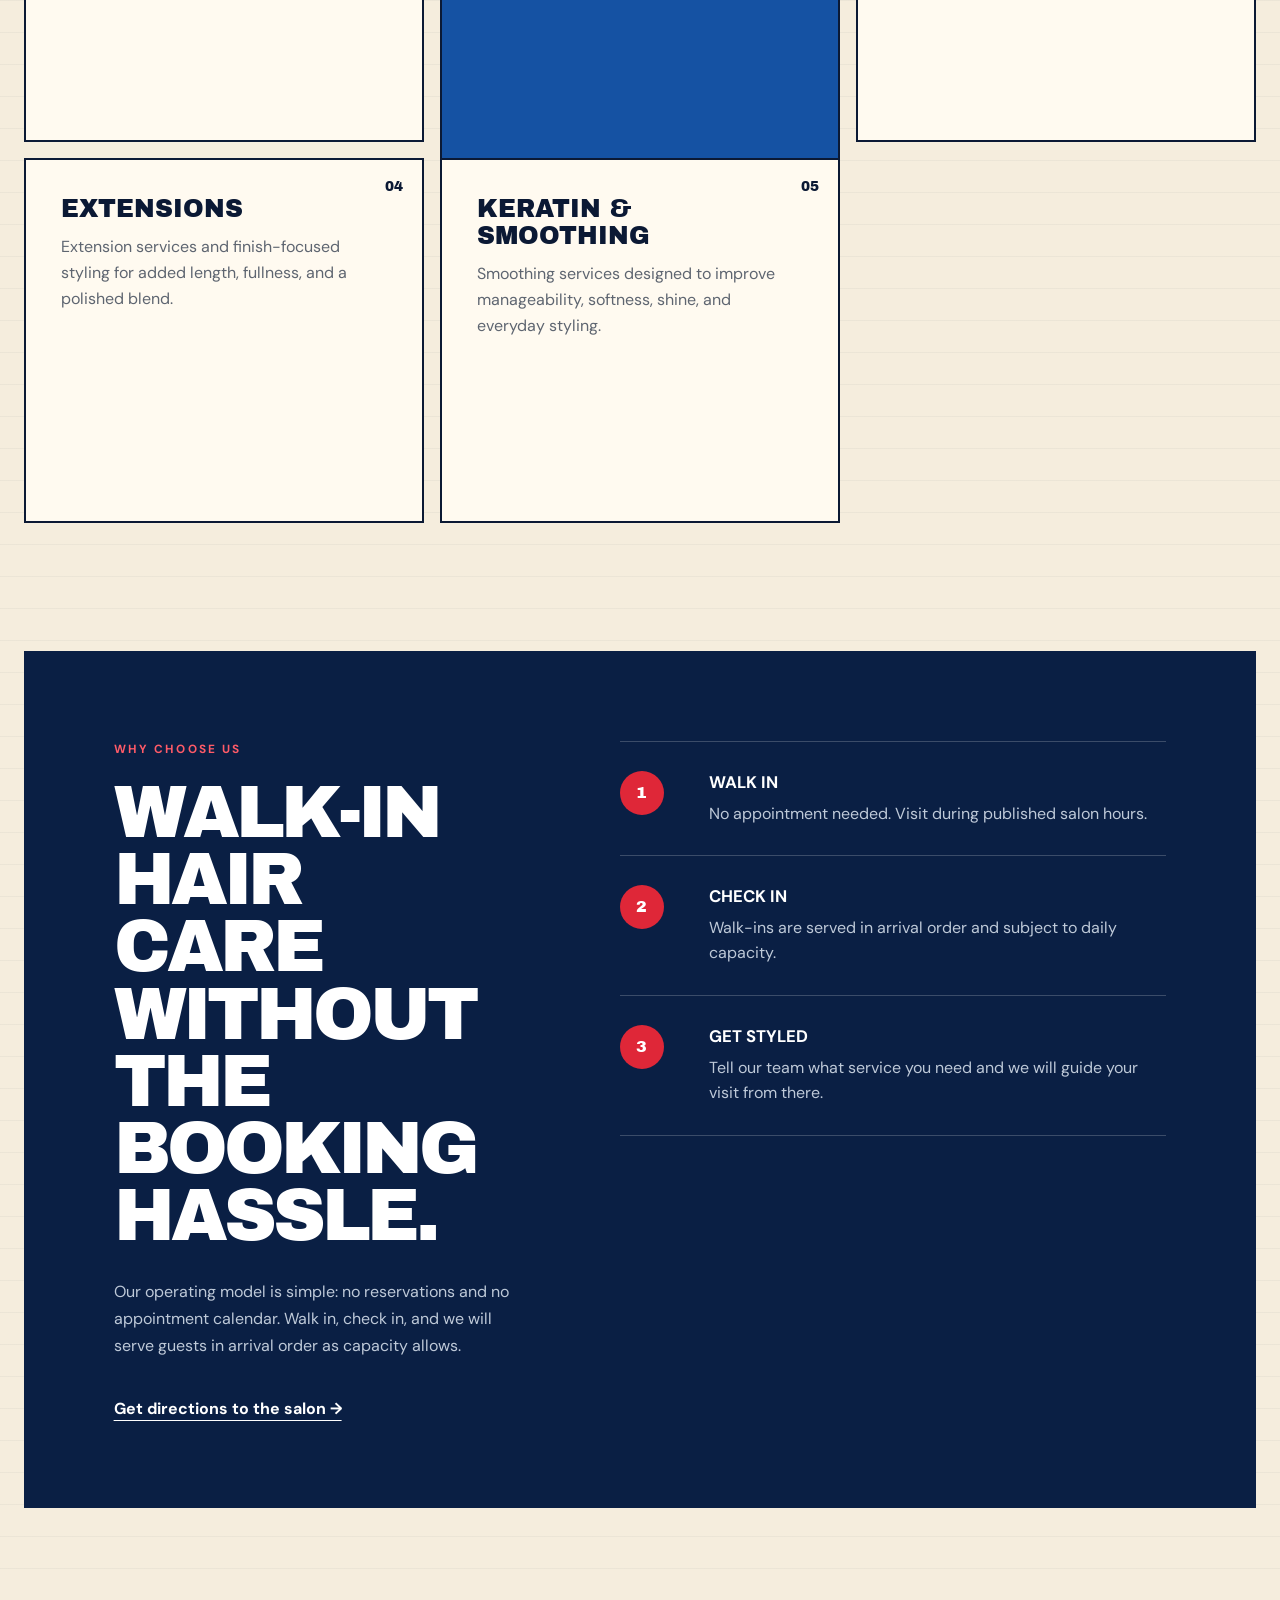
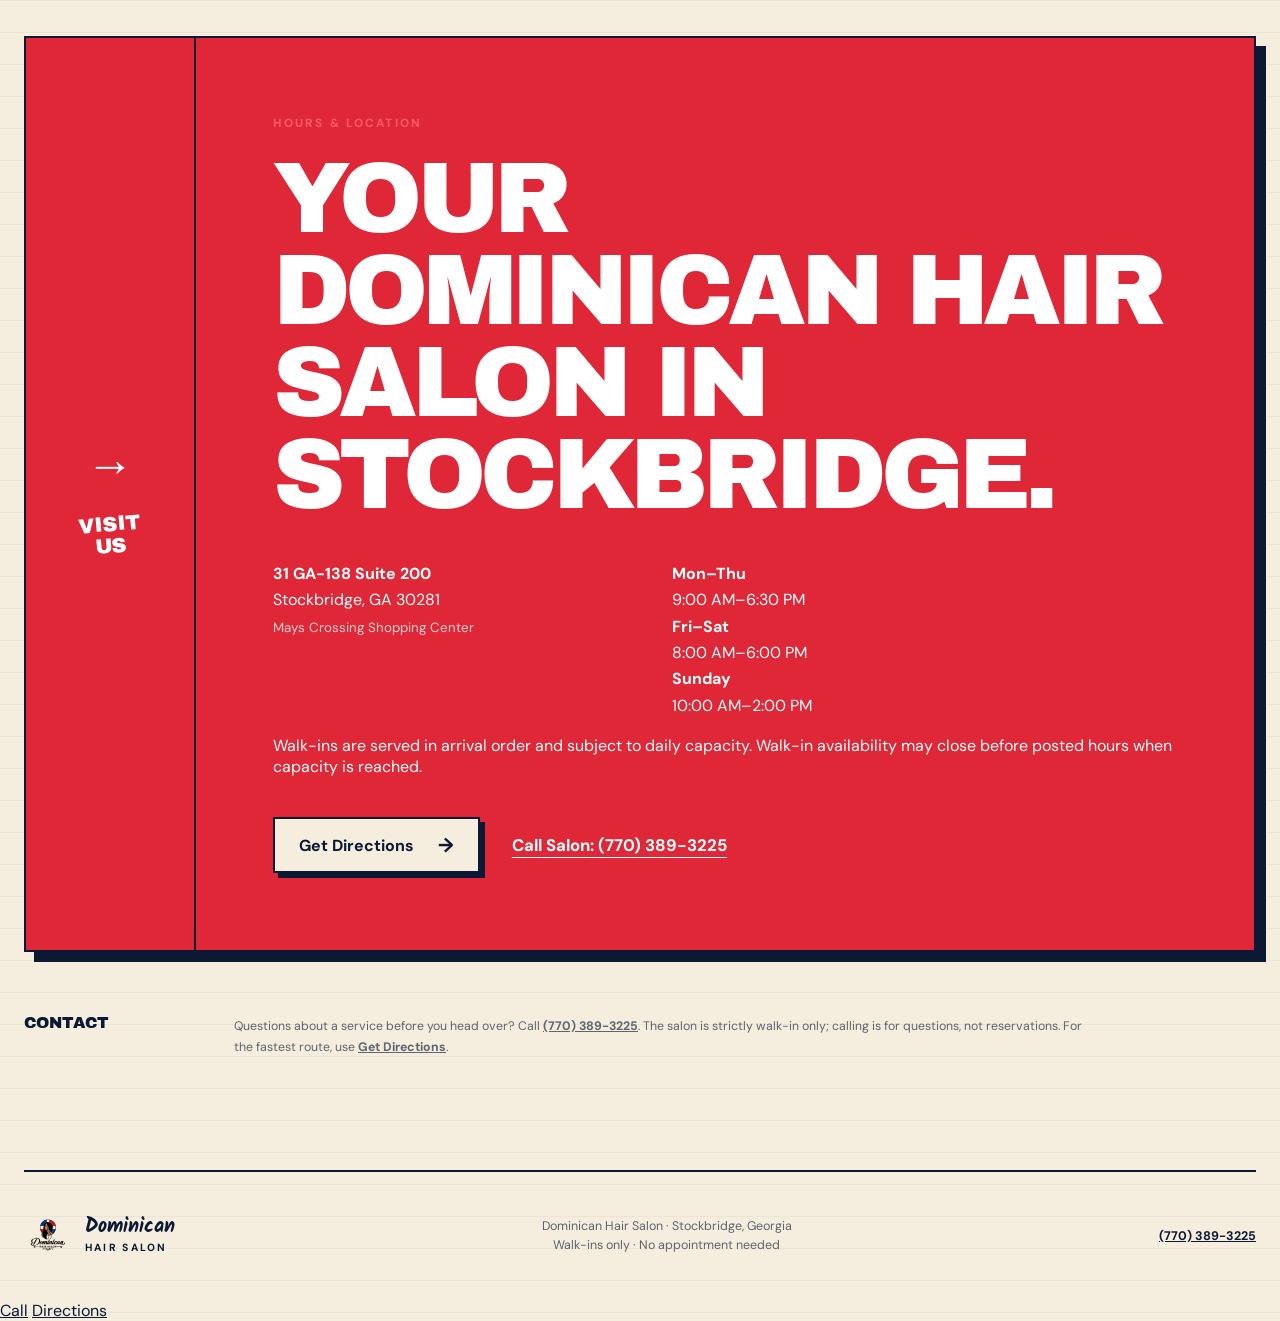
==== commit 02e83cf6: "Replace expired student promotion with evergreen homepage" ====
--- a/index.html
+++ b/index.html
@@ -7,207 +7,172 @@
     window.dataLayer = window.dataLayer || [];
     function gtag(){dataLayer.push(arguments);}
     gtag('js', new Date());
-
     gtag('config', 'AW-17421995404');
   </script>
   <meta charset="utf-8">
   <meta name="viewport" content="width=device-width, initial-scale=1">
-  <title>$70 Student Special | Dominican Hair Salon</title>
-  <meta name="description" content="Students get a wash and set, deep conditioning, and trim for $70 at Dominican Hair Salon in Stockbridge, GA. Walk-ins only, July 28–August 18, 2026.">
-  <meta name="theme-color" content="#07152d">
+  <title>Dominican Hair Salon in Stockbridge, GA | Walk-Ins Welcome</title>
+  <meta name="description" content="Dominican hair salon in Stockbridge, GA offering silk presses, blowouts, color, cuts, extensions and smoothing services. Walk-ins only—no appointment needed.">
+  <meta name="theme-color" content="#0a1f44">
+  <meta name="robots" content="index,follow">
   <link rel="canonical" href="https://dominican.salon/">
   <link rel="icon" type="image/svg+xml" href="assets/brand-mark.svg">
   <link rel="preconnect" href="https://fonts.googleapis.com">
   <link rel="preconnect" href="https://fonts.gstatic.com" crossorigin>
-  <link href="https://fonts.googleapis.com/css2?family=Anton&family=DM+Sans:wght@400;500;600;700&family=Permanent+Marker&display=swap" rel="stylesheet">
-  <link rel="stylesheet" href="promotion-20260728.css">
-  <meta property="og:title" content="$70 Student Hair Special">
-  <meta property="og:description" content="Wash & set, deep conditioning, and trim. Walk-ins only through August 18.">
+  <link href="https://fonts.googleapis.com/css2?family=Archivo+Black&family=DM+Sans:wght@400;500;600;700&family=Kalam:wght@500;700&display=swap" rel="stylesheet">
+  <link rel="stylesheet" href="styles.css">
+  <meta property="og:title" content="Dominican Hair Salon in Stockbridge, GA | Walk-Ins Welcome">
+  <meta property="og:description" content="Professional Dominican hair care in Stockbridge. Walk-ins only—no appointment needed.">
   <meta property="og:type" content="website">
   <meta property="og:url" content="https://dominican.salon/">
-  <meta property="og:image" content="https://dominican.salon/assets/student-special-hero.png">
+  <meta property="og:image" content="https://dominican.salon/assets/brand-mark.svg">
   <script type="application/ld+json">
   {
     "@context": "https://schema.org",
-    "@type": "Offer",
-    "name": "$70 Student Hair Special",
-    "price": "70",
-    "priceCurrency": "USD",
-    "validFrom": "2026-07-28",
-    "validThrough": "2026-08-18",
-    "description": "Student-only wash and set, deep conditioning, and trim. Walk-ins only.",
-    "seller": {
-      "@type": "BeautySalon",
-      "name": "Dominican Hair Salon",
-      "telephone": "+1-770-389-3225",
-      "address": {
-        "@type": "PostalAddress",
-        "streetAddress": "31 GA-138 Suite 200",
-        "addressLocality": "Stockbridge",
-        "addressRegion": "GA",
-        "postalCode": "30281",
-        "addressCountry": "US"
-      }
+    "@type": "BeautySalon",
+    "name": "Dominican Hair Salon",
+    "url": "https://dominican.salon/",
+    "telephone": "+1-770-389-3225",
+    "image": "https://dominican.salon/assets/brand-mark.svg",
+    "address": {
+      "@type": "PostalAddress",
+      "streetAddress": "31 GA-138 Suite 200",
+      "addressLocality": "Stockbridge",
+      "addressRegion": "GA",
+      "postalCode": "30281",
+      "addressCountry": "US"
+    },
+    "hasMap": "https://maps.app.goo.gl/1i8RDi1bKFiBQKhF7",
+    "openingHoursSpecification": [
+      {"@type":"OpeningHoursSpecification","dayOfWeek":["Monday","Tuesday","Wednesday","Thursday"],"opens":"09:00","closes":"18:30"},
+      {"@type":"OpeningHoursSpecification","dayOfWeek":["Friday","Saturday"],"opens":"08:00","closes":"18:00"},
+      {"@type":"OpeningHoursSpecification","dayOfWeek":"Sunday","opens":"10:00","closes":"14:00"}
+    ],
+    "hasOfferCatalog": {
+      "@type": "OfferCatalog",
+      "name": "Hair Services",
+      "itemListElement": [
+        {"@type":"Offer","itemOffered":{"@type":"Service","name":"Silk Press & Blowout"}},
+        {"@type":"Offer","itemOffered":{"@type":"Service","name":"Color & Highlights"}},
+        {"@type":"Offer","itemOffered":{"@type":"Service","name":"Cuts & Shaping"}},
+        {"@type":"Offer","itemOffered":{"@type":"Service","name":"Extensions"}},
+        {"@type":"Offer","itemOffered":{"@type":"Service","name":"Keratin & Smoothing"}}
+      ]
     }
   }
   </script>
 </head>
 <body>
-  <a class="skip-link" href="#offer">Skip to offer</a>
-  <header class="site-header">
-    <a class="brand" href="#top" aria-label="Dominican Hair Salon home">
-      <img src="assets/brand-mark.svg" alt="" width="54" height="54">
-      <span><strong>Dominican</strong><small>Hair Salon · Stockbridge</small></span>
+  <a class="skip-link" href="#main">Skip to main content</a>
+
+  <div class="announcement" aria-label="Walk-in policy">
+    <p>Walk-Ins Welcome</p><span aria-hidden="true">•</span><p>No Appointment Needed</p><span aria-hidden="true">•</span><p>Open 7 Days</p>
+  </div>
+
+  <header class="header" id="home">
+    <a class="brand" href="#home" aria-label="Dominican Hair Salon home">
+      <img src="assets/brand-mark.svg" alt="" width="56" height="56">
+      <span class="brand__text"><strong>Dominican</strong><small>Hair Salon · Stockbridge</small></span>
     </a>
     <nav aria-label="Primary navigation">
-      <a href="#included">What’s included</a>
-      <a href="#details">Details</a>
-      <a href="#hours">Hours</a>
+      <a href="#home">Home</a>
+      <a href="#services">Services</a>
+      <a href="#why">Why Choose Us</a>
+      <a href="#location">Hours &amp; Location</a>
+      <a href="#contact">Contact</a>
     </nav>
-    <a class="button button--small" href="tel:+17703893225">Call salon</a>
+    <a class="header__phone" href="tel:+17703893225"><span>Call Salon</span>(770) 389-3225</a>
   </header>
 
-  <main id="top">
-    <section class="hero" id="offer">
+  <main id="main">
+    <section class="hero" aria-labelledby="hero-title">
       <div class="hero__copy">
-        <p class="kicker"><span>Limited time</span> · Students only</p>
-        <h1>Back to school.<br><em>Back to you.</em></h1>
-        <p class="hero__intro">Start the semester with a fresh, healthy finish—without stretching your student budget.</p>
-        <div class="price-row" aria-label="Special price: 70 dollars">
-          <span class="price"><sup>$</sup>70</span>
-          <span class="price-note">complete<br>service</span>
+        <p class="overline"><span>Dominican Hair Salon</span> · Stockbridge, Georgia</p>
+        <h1 id="hero-title">Dominican Hair Salon in Stockbridge, GA</h1>
+        <p class="hero__lead">Professional Dominican hair care. <strong>Walk-ins only — no appointment needed.</strong> Come in for a silk press, Dominican blowout, color, cuts, extensions, or smoothing services.</p>
+        <div class="hero__actions">
+          <a class="button button--red" href="https://maps.app.goo.gl/1i8RDi1bKFiBQKhF7" target="_blank" rel="noreferrer">Get Directions <span aria-hidden="true">→</span></a>
+          <a class="button button--cream" href="tel:+17703893225">Call Salon</a>
         </div>
-        <div class="hero__actions">
-          <a class="button" href="tel:+17703893225">Call (770) 389-3225</a>
-          <a class="text-button" href="#details">See offer details <span aria-hidden="true">↓</span></a>
+        <div class="hero__facts" aria-label="Salon visit information">
+          <div><b>Walk-Ins Welcome</b><span>Come in when it works for you.</span></div>
+          <div><b>Arrival Order</b><span>Guests are served in check-in order.</span></div>
+          <div><b>Open 7 Days</b><span>Weekday and weekend hours.</span></div>
         </div>
-        <p class="walkin-note"><span aria-hidden="true">✦</span> No appointment needed · Walk-ins only</p>
       </div>
+      <aside class="hero__panel" aria-label="Salon location">
+        <img src="assets/brand-mark.svg" alt="Dominican Hair Salon logo" width="230" height="230">
+        <p class="doodle">Stockbridge's Dominican salon</p>
+        <h2>Walk in.<br>Get styled.<br>Get going.</h2>
+        <p>31 GA-138 Suite 200<br>Stockbridge, GA 30281</p>
+        <small>Mays Crossing Shopping Center</small>
+      </aside>
+    </section>
 
-      <div class="hero__visual">
-        <img src="assets/student-special-hero.png" alt="Student with a glossy layered Dominican blowout" width="1024" height="1792" fetchpriority="high">
-        <div class="hero__stamp" aria-hidden="true">Student<br>Special</div>
-        <div class="date-card">
-          <small id="countdown-label">Ending soon · August 18</small>
-          <strong>Don’t miss out</strong>
-          <div class="countdown" id="countdown" role="timer" aria-labelledby="countdown-label">
-            <span><b data-countdown="days">00</b><small>Days</small></span>
-            <span><b data-countdown="hours">00</b><small>Hrs</small></span>
-            <span><b data-countdown="minutes">00</b><small>Min</small></span>
-            <span><b data-countdown="seconds">00</b><small>Sec</small></span>
+    <section class="included" id="services" aria-labelledby="services-title">
+      <div class="section-title">
+        <div><p class="overline"><span>Services</span></p><h2 id="services-title">Dominican hair care for your next look.</h2></div>
+        <p>Silk press to smoothing.</p>
+      </div>
+      <div class="included__grid services-grid">
+        <article><span class="number">01</span><h3>Silk Press &amp; Blowout</h3><p>Smooth body, shine, bounce, and movement with the polished finish clients expect from a Dominican blowout.</p></article>
+        <article><span class="number">02</span><h3>Color &amp; Highlights</h3><p>Color refreshes, highlights, and brightness updates tailored to your hair and your desired finish.</p></article>
+        <article><span class="number">03</span><h3>Cuts &amp; Shaping</h3><p>Clean shaping, trims, and cuts that complement your texture, movement, and finished style.</p></article>
+        <article><span class="number">04</span><h3>Extensions</h3><p>Extension services and finish-focused styling for added length, fullness, and a polished blend.</p></article>
+        <article><span class="number">05</span><h3>Keratin &amp; Smoothing</h3><p>Smoothing services designed to improve manageability, softness, shine, and everyday styling.</p></article>
+      </div>
+    </section>
+
+    <section class="how" id="why" aria-labelledby="why-title">
+      <div class="how__intro">
+        <p class="overline overline--light">Why Choose Us</p>
+        <h2 id="why-title">Walk-in hair care without the booking hassle.</h2>
+        <p>Our operating model is simple: no reservations and no appointment calendar. Walk in, check in, and we will serve guests in arrival order as capacity allows.</p>
+        <a href="https://maps.app.goo.gl/1i8RDi1bKFiBQKhF7" target="_blank" rel="noreferrer">Get directions to the salon →</a>
+      </div>
+      <ol class="steps">
+        <li><span>1</span><div><h3>Walk In</h3><p>No appointment needed. Visit during published salon hours.</p></div></li>
+        <li><span>2</span><div><h3>Check In</h3><p>Walk-ins are served in arrival order and subject to daily capacity.</p></div></li>
+        <li><span>3</span><div><h3>Get Styled</h3><p>Tell our team what service you need and we will guide your visit from there.</p></div></li>
+      </ol>
+    </section>
+
+    <section class="visit" id="location" aria-labelledby="visit-title">
+      <div class="visit__eyebrow"><span class="doodle">→</span><p>Visit<br>Us</p></div>
+      <div class="visit__main">
+        <p class="overline overline--light">Hours &amp; Location</p>
+        <h2 id="visit-title">Your Dominican Hair Salon in Stockbridge.</h2>
+        <div class="visit__details">
+          <div><p><strong>31 GA-138 Suite 200</strong><br>Stockbridge, GA 30281<br><small>Mays Crossing Shopping Center</small></p></div>
+          <div class="hours-list" aria-label="Salon hours">
+            <p><strong>Mon–Thu</strong><br>9:00 AM–6:30 PM</p>
+            <p><strong>Fri–Sat</strong><br>8:00 AM–6:00 PM</p>
+            <p><strong>Sunday</strong><br>10:00 AM–2:00 PM</p>
           </div>
+        </div>
+        <p class="capacity-note">Walk-ins are served in arrival order and subject to daily capacity. Walk-in availability may close before posted hours when capacity is reached.</p>
+        <div class="visit__actions">
+          <a class="button button--cream" href="https://maps.app.goo.gl/1i8RDi1bKFiBQKhF7" target="_blank" rel="noreferrer">Get Directions <span aria-hidden="true">→</span></a>
+          <a class="visit__call" href="tel:+17703893225">Call Salon: (770) 389-3225</a>
         </div>
       </div>
     </section>
 
-    <section class="included" id="included">
-      <div class="section-heading">
-        <p class="eyebrow">The full refresh</p>
-        <h2>Everything your hair needs.<br><span>One student-friendly price.</span></h2>
-      </div>
-      <div class="service-list">
-        <article>
-          <span class="service-icon" aria-hidden="true">01</span>
-          <div><h3>Wash &amp; set</h3><p>A clean foundation and smooth Dominican finish with bounce and shine.</p></div>
-        </article>
-        <article>
-          <span class="service-icon" aria-hidden="true">02</span>
-          <div><h3>Deep conditioning</h3><p>An extra dose of moisture to leave hair feeling soft, cared for, and refreshed.</p></div>
-        </article>
-        <article>
-          <span class="service-icon" aria-hidden="true">03</span>
-          <div><h3>Trim</h3><p>A tidy finish to remove worn ends and keep your shape looking intentional.</p></div>
-        </article>
-      </div>
-    </section>
-
-    <section class="details" id="details">
-      <div class="details__lead">
-        <p class="eyebrow eyebrow--light">Before you come</p>
-        <h2>Grab your student ID.<br>We’ll handle the rest.</h2>
-        <p>This offer is available to current students during the promotional window. Walk in, check in, and let our team get you semester-ready.</p>
-      </div>
-      <div class="detail-grid">
-        <article><span>01</span><h3>Bring student ID</h3><p>A valid current student ID is required to receive promotional pricing.</p></article>
-        <article><span>02</span><h3>Walk in</h3><p>No appointment required. Service is available in arrival order and subject to daily capacity.</p></article>
-        <article><span>03</span><h3>Come by Aug. 18</h3><p>Promotion runs July 28 through August 18, 2026.</p></article>
-      </div>
-      <p class="fine-print">Offer applies to the listed services only. Additional length, density, detangling, or requested services may affect final price. Call the salon with questions.</p>
-    </section>
-
-    <section class="visit" id="visit">
-      <div>
-        <p class="eyebrow">Find your new look</p>
-        <h2>Walk in. Glow up.<br>Head back to class.</h2>
-        <p class="address">31 GA-138 Suite 200<br>Stockbridge, GA 30281</p>
-        <p class="location-note">Mays Crossing Shopping Center</p>
-        <div class="visit__actions">
-          <a class="button" href="https://maps.app.goo.gl/1i8RDi1bKFiBQKhF7" target="_blank" rel="noreferrer">Get directions</a>
-          <a class="text-button text-button--dark" href="tel:+17703893225">Call salon</a>
-        </div>
-      </div>
-      <div class="hours" id="hours">
-        <h3>Salon hours</h3>
-        <dl>
-          <div><dt>Mon–Thu</dt><dd>9:00 AM–6:30 PM</dd></div>
-          <div><dt>Fri–Sat</dt><dd>8:00 AM–6:00 PM</dd></div>
-          <div><dt>Sunday</dt><dd>10:00 AM–2:00 PM</dd></div>
-        </dl>
-        <p>Walk-in availability may close before posted hours when capacity is reached.</p>
-      </div>
+    <section class="terms" id="contact" aria-labelledby="contact-title">
+      <h2 id="contact-title">Contact</h2>
+      <p>Questions about a service before you head over? Call <a href="tel:+17703893225"><strong>(770) 389-3225</strong></a>. The salon is strictly walk-in only; calling is for questions, not reservations. For the fastest route, use <a href="https://maps.app.goo.gl/1i8RDi1bKFiBQKhF7" target="_blank" rel="noreferrer"><strong>Get Directions</strong></a>.</p>
     </section>
   </main>
 
   <footer>
-    <a class="brand brand--footer" href="#top">
-      <img src="assets/brand-mark.svg" alt="" width="48" height="48">
-      <span><strong>Dominican</strong><small>Hair Salon</small></span>
-    </a>
-    <p>© 2026 Dominican Hair Salon · Stockbridge, Georgia</p>
+    <a class="brand" href="#home" aria-label="Back to top"><img src="assets/brand-mark.svg" alt="" width="48" height="48"><span class="brand__text"><strong>Dominican</strong><small>Hair Salon</small></span></a>
+    <p>Dominican Hair Salon · Stockbridge, Georgia<br>Walk-ins only · No appointment needed</p>
     <a href="tel:+17703893225">(770) 389-3225</a>
   </footer>
 
-  <a class="mobile-call" href="tel:+17703893225"><span>Questions?</span> Call the salon</a>
-  <script>
-    (() => {
-      const output = document.querySelector("#countdown");
-      const label = document.querySelector("#countdown-label");
-      const end = new Date("2026-08-19T00:00:00-04:00");
-      const fields = {
-        days: output.querySelector('[data-countdown="days"]'),
-        hours: output.querySelector('[data-countdown="hours"]'),
-        minutes: output.querySelector('[data-countdown="minutes"]'),
-        seconds: output.querySelector('[data-countdown="seconds"]')
-      };
-
-      const updateCountdown = () => {
-        const remaining = end - new Date();
-
-        if (remaining <= 0) {
-          label.textContent = "Promotion ended";
-          output.innerHTML = '<span class="countdown__ended">Check back for our next special</span>';
-          clearInterval(timer);
-          return;
-        }
-
-        const totalSeconds = Math.floor(remaining / 1000);
-        const days = Math.floor(totalSeconds / 86400);
-        const hours = Math.floor((totalSeconds % 86400) / 3600);
-        const minutes = Math.floor((totalSeconds % 3600) / 60);
-        const seconds = totalSeconds % 60;
-
-        fields.days.textContent = String(days).padStart(2, "0");
-        fields.hours.textContent = String(hours).padStart(2, "0");
-        fields.minutes.textContent = String(minutes).padStart(2, "0");
-        fields.seconds.textContent = String(seconds).padStart(2, "0");
-        output.setAttribute("aria-label", `${days} days, ${hours} hours, and ${minutes} minutes remaining`);
-
-        if (remaining <= 86400000) label.textContent = "Last chance · Ends tonight";
-      };
-
-      const timer = setInterval(updateCountdown, 1000);
-      updateCountdown();
-    })();
-  </script>
+  <div class="mobile-bar" aria-label="Quick salon actions">
+    <a href="tel:+17703893225">Call</a>
+    <a href="https://maps.app.goo.gl/1i8RDi1bKFiBQKhF7" target="_blank" rel="noreferrer">Directions</a>
+  </div>
 </body>
 </html>
--- a/styles.css
+++ b/styles.css
@@ -0,0 +1,258 @@
+:root {
+  --navy: #0a1f44;
+  --blue: #1552a3;
+  --red: #df2738;
+  --cream: #f5eddd;
+  --paper: #fffaf0;
+  --ink: #0b1934;
+  --muted: #5e6570;
+  --rule: rgba(11, 25, 52, .16);
+}
+
+* { box-sizing: border-box; }
+html { scroll-behavior: smooth; }
+body {
+  margin: 0;
+  color: var(--ink);
+  background:
+    linear-gradient(rgba(11,25,52,.04) 1px, transparent 1px) 0 0 / 100% 32px,
+    var(--cream);
+  font-family: "DM Sans", sans-serif;
+  -webkit-font-smoothing: antialiased;
+}
+img { display: block; max-width: 100%; }
+a { color: inherit; }
+.skip-link { position: fixed; z-index: 50; top: -5rem; left: 1rem; padding: .8rem 1rem; background: white; }
+.skip-link:focus { top: 1rem; }
+
+.announcement {
+  min-height: 36px;
+  display: flex;
+  align-items: center;
+  justify-content: center;
+  gap: 1.2rem;
+  background: var(--red);
+  color: white;
+  font-size: .73rem;
+  font-weight: 700;
+  letter-spacing: .14em;
+  text-transform: uppercase;
+}
+.announcement p { margin: 0; }
+
+.header, .hero, .included, .how, .visit, .terms, footer {
+  width: min(1240px, calc(100% - 48px));
+  margin-inline: auto;
+}
+.header {
+  height: 92px;
+  display: flex;
+  align-items: center;
+  justify-content: space-between;
+  gap: 2rem;
+}
+.brand { display: inline-flex; align-items: center; gap: .8rem; text-decoration: none; }
+.brand img { width: 56px; height: 56px; }
+.brand__text { display: grid; gap: .25rem; }
+.brand__text strong { font-family: "Kalam", cursive; font-size: 1.25rem; line-height: 1; }
+.brand__text small { font-size: .65rem; font-weight: 700; letter-spacing: .22em; text-transform: uppercase; }
+nav { display: flex; align-items: center; gap: 2.25rem; }
+nav a { font-size: .82rem; font-weight: 700; text-decoration: none; }
+nav a:hover, nav a:focus-visible { color: var(--red); }
+.header__phone { display: grid; text-align: right; font-weight: 700; text-decoration: none; }
+.header__phone span { color: var(--red); font-size: .65rem; letter-spacing: .12em; text-transform: uppercase; }
+
+.hero {
+  min-height: 720px;
+  display: grid;
+  grid-template-columns: 1.02fr .98fr;
+  background: var(--paper);
+  border: 2px solid var(--ink);
+  box-shadow: 10px 10px 0 var(--ink);
+  overflow: hidden;
+}
+.hero__copy { position: relative; z-index: 2; align-self: center; padding: clamp(3rem, 6vw, 6rem); }
+.overline {
+  margin: 0 0 1.4rem;
+  font-size: .74rem;
+  font-weight: 700;
+  letter-spacing: .18em;
+  text-transform: uppercase;
+}
+.overline span { color: var(--red); }
+h1, h2 {
+  font-family: "Archivo Black", sans-serif;
+  font-weight: 400;
+  letter-spacing: -.055em;
+  line-height: .92;
+  text-transform: uppercase;
+}
+h1 { max-width: 9ch; margin: 0; font-size: clamp(4rem, 7.7vw, 7.3rem); }
+.hero__lead { max-width: 35rem; margin: 1.7rem 0 1.2rem; color: var(--muted); font-size: 1.04rem; line-height: 1.7; }
+.hero__offer { display: flex; align-items: center; gap: 1.6rem; }
+.price { display: flex; align-items: flex-start; color: var(--red); font-family: "Archivo Black"; line-height: .9; }
+.price sup { padding-top: .7rem; font-size: 2.2rem; }
+.price strong { font-size: clamp(6rem, 10vw, 9rem); letter-spacing: -.08em; }
+.hero__offer p { padding-left: 1.4rem; border-left: 2px solid var(--ink); line-height: 1.5; }
+.hero__offer p b { text-transform: uppercase; }
+.hero__actions { display: flex; align-items: center; gap: 1.5rem; margin-top: 1.5rem; }
+.hero__actions > p { margin: 0; font-size: .75rem; line-height: 1.5; text-transform: uppercase; }
+.button {
+  min-height: 56px;
+  display: inline-flex;
+  align-items: center;
+  justify-content: center;
+  gap: 1.5rem;
+  padding: 0 1.5rem;
+  border: 2px solid var(--ink);
+  font-weight: 700;
+  text-decoration: none;
+  box-shadow: 5px 5px 0 var(--ink);
+  transition: transform .15s ease, box-shadow .15s ease;
+}
+.button:hover, .button:focus-visible { transform: translate(3px, 3px); box-shadow: 2px 2px 0 var(--ink); }
+.button--red { background: var(--red); color: white; }
+.button--cream { background: var(--cream); color: var(--ink); }
+.button span { font-size: 1.25rem; }
+
+.hero__image { position: relative; min-width: 0; padding: 2.5rem 3.5rem 2.5rem 2.5rem; background: var(--navy); }
+.photo-frame { position: relative; height: 100%; border: 2px solid var(--paper); box-shadow: 12px 12px 0 var(--red); overflow: hidden; transform: rotate(1.2deg); }
+.photo-frame img { width: 100%; height: 100%; object-fit: cover; object-position: 50% 32%; }
+.photo-note {
+  position: absolute; right: 1.2rem; bottom: 1.2rem; padding: 1rem 1.2rem;
+  background: var(--paper); color: var(--red); font-family: "Kalam"; font-size: 1.35rem;
+  line-height: 1.05; transform: rotate(-4deg); box-shadow: 4px 4px 0 var(--ink);
+}
+.vertical-type {
+  position: absolute; top: 0; right: .6rem; height: 100%; display: flex; align-items: center;
+  color: white; font-family: "Archivo Black"; font-size: .68rem; letter-spacing: .18em;
+  writing-mode: vertical-rl;
+}
+.doodle { font-family: "Kalam", cursive; }
+.doodle--star { position: absolute; top: 1rem; left: .2rem; color: var(--red); font-size: 4rem; transform: rotate(-12deg); }
+.doodle--arrow { position: absolute; left: .3rem; bottom: 1rem; color: white; font-size: 3.5rem; transform: rotate(-30deg); }
+
+.included { padding-block: 8rem; }
+.section-title { display: flex; align-items: end; justify-content: space-between; gap: 2rem; margin-bottom: 3.5rem; }
+.section-title > p { margin: 0; color: var(--red); font-family: "Kalam"; font-size: 1.25rem; transform: rotate(-4deg); }
+.section-title h2 { margin: 0; font-size: clamp(3rem, 6vw, 5.8rem); }
+.section-title h2 span { color: var(--red); }
+.included__grid { display: grid; grid-template-columns: repeat(3, 1fr); gap: 1rem; }
+.included__grid article { position: relative; min-height: 365px; padding: 2.2rem; background: var(--paper); border: 2px solid var(--ink); }
+.included__grid article:nth-child(2) { background: var(--blue); color: white; transform: translateY(1.5rem); }
+.number { position: absolute; top: 1.2rem; right: 1.2rem; font-family: "Archivo Black"; font-size: .85rem; }
+.included svg { width: 65px; height: 65px; margin: 2rem 0 3.5rem; fill: none; stroke: currentColor; stroke-width: 2.4; stroke-linecap: round; stroke-linejoin: round; }
+.included h3 { margin: 0 0 .7rem; font-family: "Archivo Black"; font-size: 1.55rem; font-weight: 400; text-transform: uppercase; }
+.included p { margin: 0; color: var(--muted); line-height: 1.65; }
+.included article:nth-child(2) p { color: #dce7f6; }
+
+.how {
+  display: grid;
+  grid-template-columns: .85fr 1.15fr;
+  gap: clamp(3rem, 8vw, 8rem);
+  padding: clamp(3.5rem, 7vw, 6.5rem);
+  background: var(--navy);
+  color: white;
+}
+.overline--light { color: #ff5b68; }
+.how h2 { margin: 0 0 1.8rem; font-size: clamp(3rem, 5.7vw, 5.2rem); }
+.how__intro > p:not(.overline) { max-width: 36rem; color: #bec9d8; line-height: 1.7; }
+.how__intro > a { display: inline-block; margin-top: 1.4rem; color: white; font-weight: 700; text-underline-offset: .35rem; }
+.steps { margin: 0; padding: 0; list-style: none; }
+.steps li { display: grid; grid-template-columns: 65px 1fr; gap: 1.5rem; padding: 1.8rem 0; border-top: 1px solid rgba(255,255,255,.2); }
+.steps li:last-child { border-bottom: 1px solid rgba(255,255,255,.2); }
+.steps li > span {
+  width: 44px; height: 44px; display: grid; place-items: center; border-radius: 50%;
+  background: var(--red); font-family: "Archivo Black";
+}
+.steps h3 { margin: 0 0 .5rem; font-size: 1.05rem; text-transform: uppercase; }
+.steps p { margin: 0; color: #bec9d8; line-height: 1.6; }
+
+.visit { display: grid; grid-template-columns: 170px 1fr; margin-top: 8rem; background: var(--red); color: white; border: 2px solid var(--ink); box-shadow: 10px 10px 0 var(--ink); }
+.visit__eyebrow { display: grid; place-content: center; border-right: 2px solid var(--ink); text-align: center; }
+.visit__eyebrow .doodle { font-size: 3rem; }
+.visit__eyebrow p { margin: .5rem 0 0; font-family: "Archivo Black"; font-size: 1.3rem; line-height: 1.05; text-transform: uppercase; transform: rotate(-5deg); }
+.visit__main { padding: clamp(3rem, 6vw, 6rem); }
+.visit h2 { max-width: 950px; margin: 0 0 2.5rem; font-size: clamp(3.5rem, 7.8vw, 7.4rem); }
+.visit__details { display: grid; grid-template-columns: repeat(2, minmax(220px, 1fr)); gap: 3rem; max-width: 750px; }
+.visit__details p { margin: 0; line-height: 1.65; }
+.visit__details small { opacity: .78; }
+.visit__actions { display: flex; align-items: center; gap: 2rem; margin-top: 2.5rem; }
+.visit__call { font-size: 1.05rem; font-weight: 700; text-underline-offset: .35rem; }
+
+.terms { display: grid; grid-template-columns: 170px 1fr; gap: 2.5rem; padding-block: 4rem 7rem; }
+.terms h2 { margin: 0; font-size: 1rem; letter-spacing: 0; }
+.terms p { max-width: 850px; margin: 0; color: var(--muted); font-size: .77rem; line-height: 1.7; }
+footer { min-height: 130px; display: flex; align-items: center; justify-content: space-between; gap: 2rem; border-top: 2px solid var(--ink); font-size: .78rem; }
+footer .brand img { width: 48px; height: 48px; }
+footer p { color: var(--muted); text-align: center; line-height: 1.5; }
+footer > a:last-child { font-weight: 700; }
+.mobile-call { display: none; }
+
+@media (max-width: 940px) {
+  nav { display: none; }
+  .hero { grid-template-columns: 1fr; }
+  .hero__image { min-height: 680px; grid-row: 1; }
+  .hero__copy { grid-row: 2; }
+  .included__grid { grid-template-columns: 1fr; }
+  .included__grid article { min-height: 290px; }
+  .included__grid article:nth-child(2) { transform: none; }
+  .included svg { margin-bottom: 2rem; }
+  .how { grid-template-columns: 1fr; }
+}
+
+@media (max-width: 620px) {
+  body { padding-bottom: 64px; }
+  .header, .hero, .included, .how, .visit, .terms, footer { width: min(100% - 28px, 1240px); }
+  .announcement { gap: .7rem; font-size: .62rem; }
+  .header { height: 76px; }
+  .header__phone { display: none; }
+  .brand img { width: 44px; height: 44px; }
+  .brand__text strong { font-size: 1.05rem; }
+  .hero { box-shadow: 6px 6px 0 var(--ink); }
+  .hero__image { min-height: 490px; padding: 1.4rem 2.3rem 1.4rem 1.2rem; }
+  .photo-frame { box-shadow: 7px 7px 0 var(--red); }
+  .photo-frame img { object-position: 50% 28%; }
+  .vertical-type { right: .25rem; font-size: .55rem; }
+  .photo-note { font-size: 1rem; }
+  .doodle--star { font-size: 2.5rem; }
+  .hero__copy { padding: 3rem 1.4rem; }
+  h1 { font-size: clamp(3.7rem, 18vw, 5.1rem); }
+  .hero__lead { font-size: .95rem; }
+  .price strong { font-size: 6.5rem; }
+  .price sup { font-size: 1.6rem; }
+  .hero__offer { gap: .8rem; }
+  .hero__offer p { padding-left: .8rem; font-size: .75rem; }
+  .hero__actions { align-items: stretch; flex-direction: column; }
+  .hero__actions > p { text-align: center; }
+  .included { padding-block: 6rem; }
+  .section-title { align-items: start; flex-direction: column; }
+  .section-title h2 { font-size: 3.25rem; }
+  .included__grid article { min-height: 270px; padding: 1.6rem; }
+  .how { padding: 3.5rem 1.4rem; }
+  .how h2 { font-size: 3.15rem; }
+  .steps li { grid-template-columns: 48px 1fr; gap: .7rem; }
+  .visit { grid-template-columns: 1fr; margin-top: 5.5rem; box-shadow: 6px 6px 0 var(--ink); }
+  .visit__eyebrow { display: none; }
+  .visit__main { padding: 3.5rem 1.4rem; }
+  .visit h2 { font-size: 3.8rem; }
+  .visit__details { grid-template-columns: 1fr; gap: 1.3rem; }
+  .visit__actions { align-items: stretch; flex-direction: column; }
+  .visit__call { text-align: center; }
+  .terms { grid-template-columns: 1fr; gap: .8rem; padding-block: 3rem 5rem; }
+  footer { min-height: 190px; flex-direction: column; justify-content: center; text-align: center; gap: .8rem; }
+  footer p { margin: 0; }
+  .mobile-call {
+    position: fixed; z-index: 30; left: 0; right: 0; bottom: 0; min-height: 64px;
+    display: flex; align-items: center; justify-content: space-between; padding: 0 1.25rem;
+    background: var(--navy); color: white; font-weight: 700; text-decoration: none;
+    box-shadow: 0 -8px 24px rgba(10,31,68,.22);
+  }
+  .mobile-call span { color: #aebed4; font-size: .7rem; letter-spacing: .08em; text-transform: uppercase; }
+  .mobile-call b { color: #ff5b68; }
+}
+
+@media (prefers-reduced-motion: reduce) {
+  html { scroll-behavior: auto; }
+  *, *::before, *::after { transition-duration: .01ms !important; }
+}
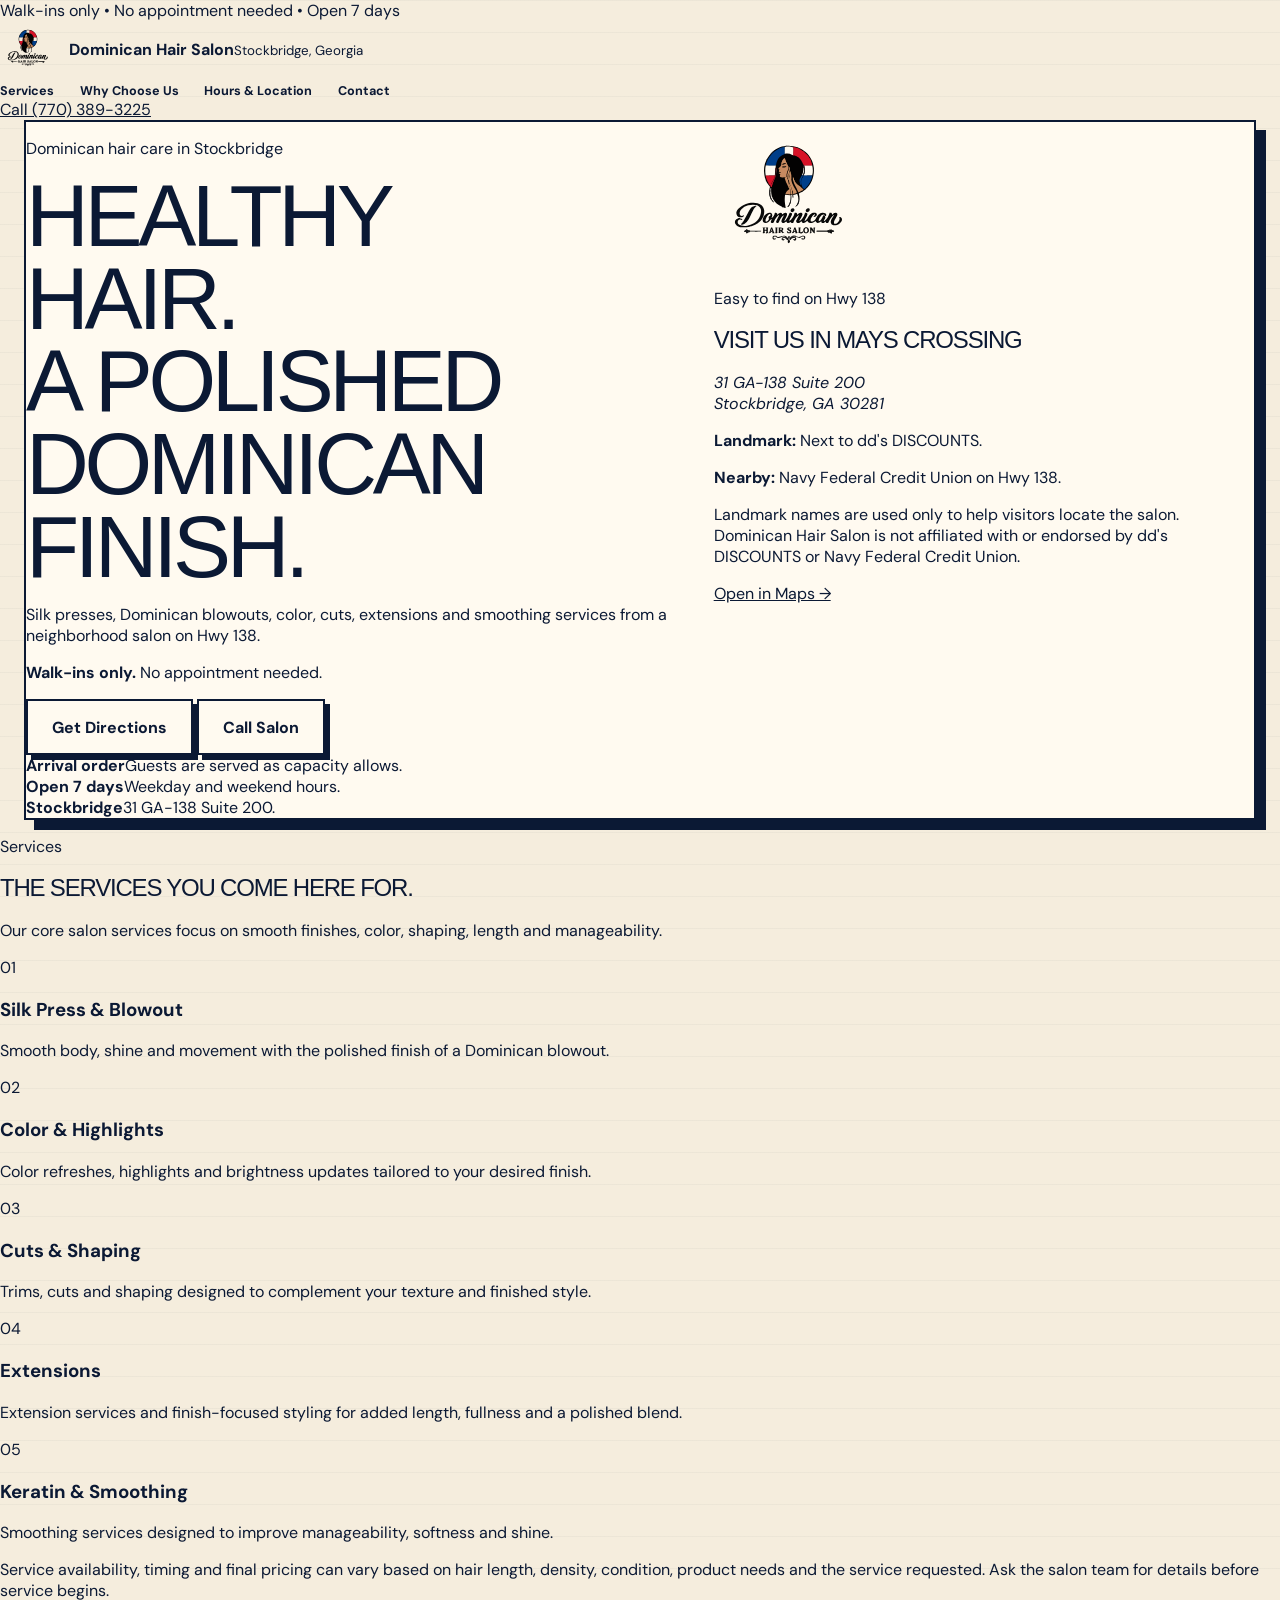
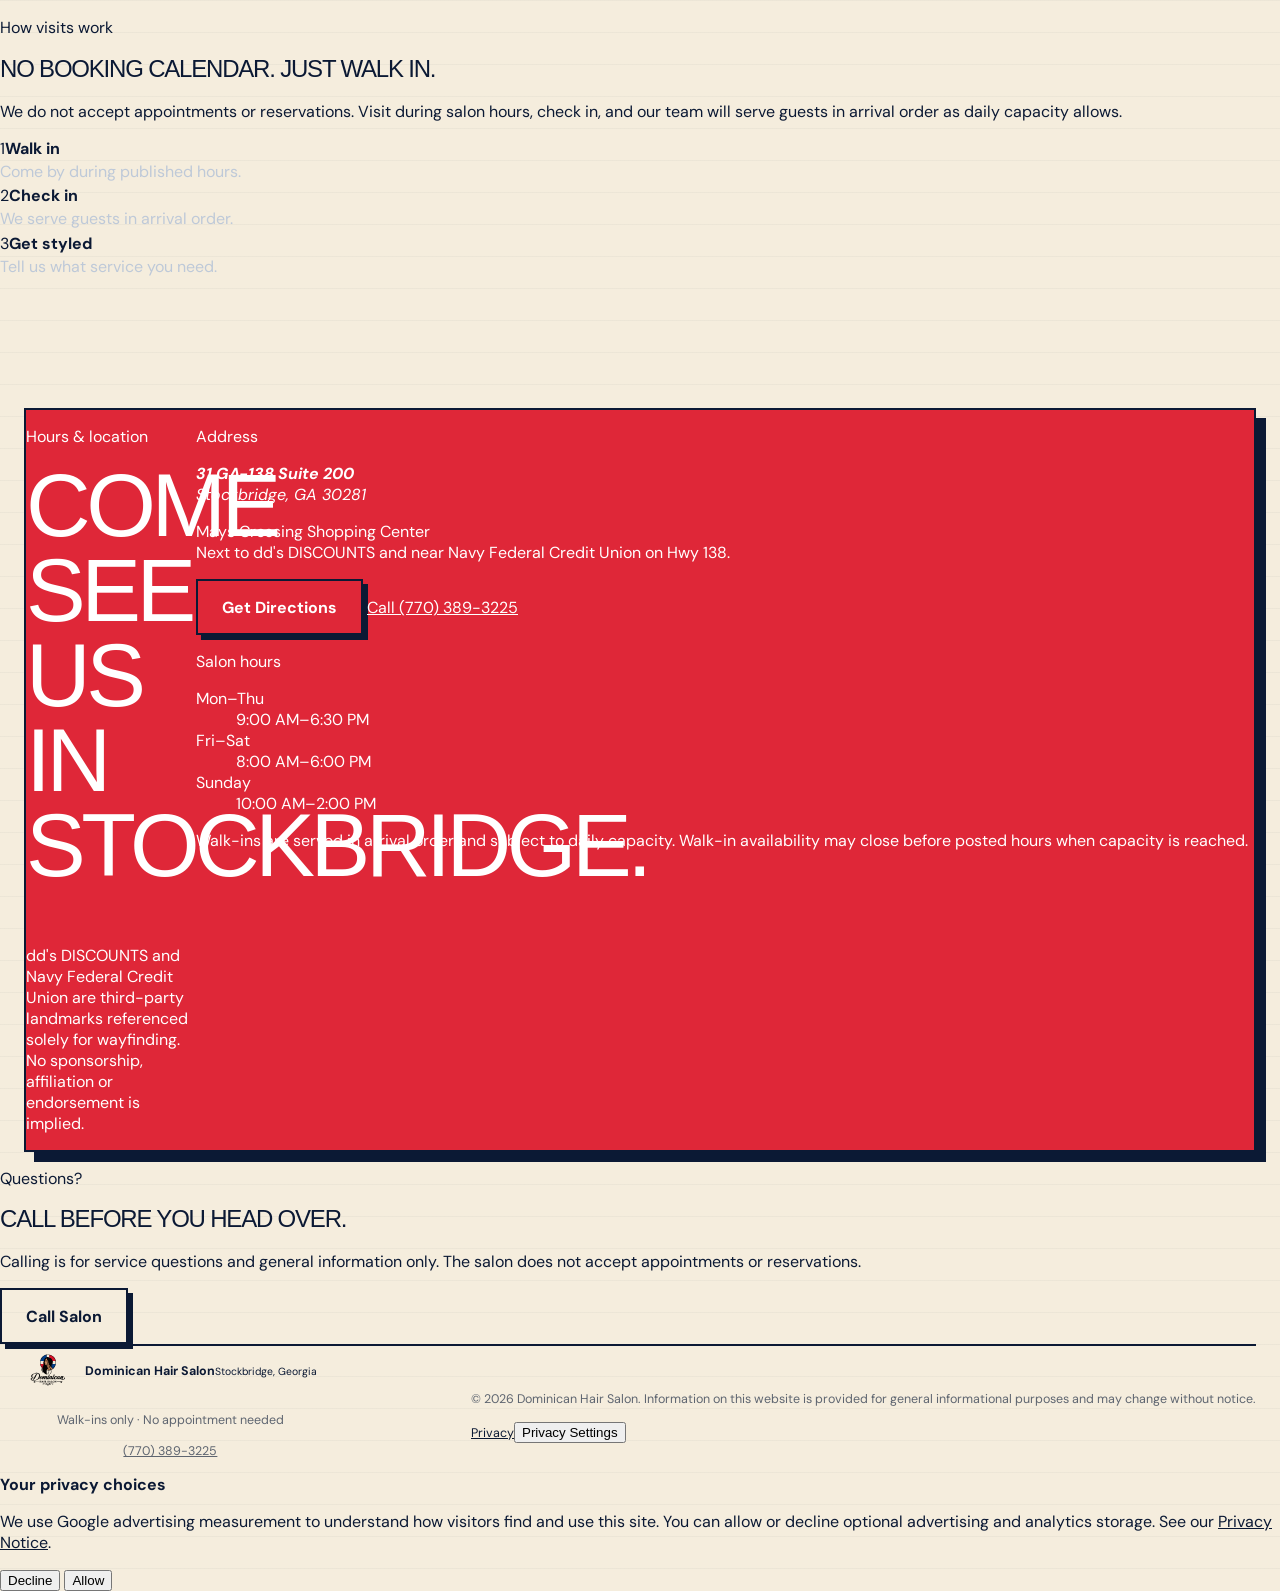
==== commit f146b91b: "Refine evergreen homepage and add privacy controls" ====
--- a/index.html
+++ b/index.html
@@ -1,31 +1,40 @@
 <!doctype html>
 <html lang="en">
 <head>
-  <!-- Google tag (gtag.js) -->
-  <script async src="https://www.googletagmanager.com/gtag/js?id=AW-17421995404"></script>
-  <script>
-    window.dataLayer = window.dataLayer || [];
-    function gtag(){dataLayer.push(arguments);}
-    gtag('js', new Date());
-    gtag('config', 'AW-17421995404');
-  </script>
   <meta charset="utf-8">
   <meta name="viewport" content="width=device-width, initial-scale=1">
   <title>Dominican Hair Salon in Stockbridge, GA | Walk-Ins Welcome</title>
-  <meta name="description" content="Dominican hair salon in Stockbridge, GA offering silk presses, blowouts, color, cuts, extensions and smoothing services. Walk-ins only—no appointment needed.">
-  <meta name="theme-color" content="#0a1f44">
+  <meta name="description" content="Dominican hair salon in Stockbridge, GA offering silk presses, Dominican blowouts, color, cuts, extensions and smoothing services. Walk-ins only—no appointment needed.">
+  <meta name="theme-color" content="#14233d">
   <meta name="robots" content="index,follow">
   <link rel="canonical" href="https://dominican.salon/">
   <link rel="icon" type="image/svg+xml" href="assets/brand-mark.svg">
   <link rel="preconnect" href="https://fonts.googleapis.com">
   <link rel="preconnect" href="https://fonts.gstatic.com" crossorigin>
-  <link href="https://fonts.googleapis.com/css2?family=Archivo+Black&family=DM+Sans:wght@400;500;600;700&family=Kalam:wght@500;700&display=swap" rel="stylesheet">
+  <link href="https://fonts.googleapis.com/css2?family=DM+Sans:wght@400;500;600;700&family=Playfair+Display:wght@600;700&display=swap" rel="stylesheet">
   <link rel="stylesheet" href="styles.css">
   <meta property="og:title" content="Dominican Hair Salon in Stockbridge, GA | Walk-Ins Welcome">
   <meta property="og:description" content="Professional Dominican hair care in Stockbridge. Walk-ins only—no appointment needed.">
   <meta property="og:type" content="website">
   <meta property="og:url" content="https://dominican.salon/">
   <meta property="og:image" content="https://dominican.salon/assets/brand-mark.svg">
+
+  <script>
+    window.dataLayer = window.dataLayer || [];
+    function gtag(){dataLayer.push(arguments);}
+    gtag('consent', 'default', {
+      'ad_storage': 'denied',
+      'ad_user_data': 'denied',
+      'ad_personalization': 'denied',
+      'analytics_storage': 'denied'
+    });
+  </script>
+  <script async src="https://www.googletagmanager.com/gtag/js?id=AW-17421995404"></script>
+  <script>
+    gtag('js', new Date());
+    gtag('config', 'AW-17421995404');
+  </script>
+
   <script type="application/ld+json">
   {
     "@context": "https://schema.org",
@@ -65,114 +74,193 @@
 <body>
   <a class="skip-link" href="#main">Skip to main content</a>
 
-  <div class="announcement" aria-label="Walk-in policy">
-    <p>Walk-Ins Welcome</p><span aria-hidden="true">•</span><p>No Appointment Needed</p><span aria-hidden="true">•</span><p>Open 7 Days</p>
+  <div class="utility-bar" aria-label="Salon policy">
+    <span>Walk-ins only</span>
+    <span aria-hidden="true">•</span>
+    <span>No appointment needed</span>
+    <span aria-hidden="true">•</span>
+    <span>Open 7 days</span>
   </div>
 
-  <header class="header" id="home">
+  <header class="site-header" id="home">
     <a class="brand" href="#home" aria-label="Dominican Hair Salon home">
-      <img src="assets/brand-mark.svg" alt="" width="56" height="56">
-      <span class="brand__text"><strong>Dominican</strong><small>Hair Salon · Stockbridge</small></span>
+      <img src="assets/brand-mark.svg" alt="" width="58" height="58">
+      <span><strong>Dominican Hair Salon</strong><small>Stockbridge, Georgia</small></span>
     </a>
     <nav aria-label="Primary navigation">
-      <a href="#home">Home</a>
       <a href="#services">Services</a>
       <a href="#why">Why Choose Us</a>
       <a href="#location">Hours &amp; Location</a>
       <a href="#contact">Contact</a>
     </nav>
-    <a class="header__phone" href="tel:+17703893225"><span>Call Salon</span>(770) 389-3225</a>
+    <a class="header-call" href="tel:+17703893225">Call (770) 389-3225</a>
   </header>
 
   <main id="main">
     <section class="hero" aria-labelledby="hero-title">
-      <div class="hero__copy">
-        <p class="overline"><span>Dominican Hair Salon</span> · Stockbridge, Georgia</p>
-        <h1 id="hero-title">Dominican Hair Salon in Stockbridge, GA</h1>
-        <p class="hero__lead">Professional Dominican hair care. <strong>Walk-ins only — no appointment needed.</strong> Come in for a silk press, Dominican blowout, color, cuts, extensions, or smoothing services.</p>
-        <div class="hero__actions">
-          <a class="button button--red" href="https://maps.app.goo.gl/1i8RDi1bKFiBQKhF7" target="_blank" rel="noreferrer">Get Directions <span aria-hidden="true">→</span></a>
-          <a class="button button--cream" href="tel:+17703893225">Call Salon</a>
-        </div>
-        <div class="hero__facts" aria-label="Salon visit information">
-          <div><b>Walk-Ins Welcome</b><span>Come in when it works for you.</span></div>
-          <div><b>Arrival Order</b><span>Guests are served in check-in order.</span></div>
-          <div><b>Open 7 Days</b><span>Weekday and weekend hours.</span></div>
-        </div>
-      </div>
-      <aside class="hero__panel" aria-label="Salon location">
-        <img src="assets/brand-mark.svg" alt="Dominican Hair Salon logo" width="230" height="230">
-        <p class="doodle">Stockbridge's Dominican salon</p>
-        <h2>Walk in.<br>Get styled.<br>Get going.</h2>
-        <p>31 GA-138 Suite 200<br>Stockbridge, GA 30281</p>
-        <small>Mays Crossing Shopping Center</small>
+      <div class="hero-copy">
+        <p class="eyebrow">Dominican hair care in Stockbridge</p>
+        <h1 id="hero-title">Healthy hair.<br>A polished Dominican finish.</h1>
+        <p class="hero-lead">Silk presses, Dominican blowouts, color, cuts, extensions and smoothing services from a neighborhood salon on Hwy 138.</p>
+        <p class="walkin-highlight"><strong>Walk-ins only.</strong> No appointment needed.</p>
+        <div class="hero-actions">
+          <a class="button primary" href="https://maps.app.goo.gl/1i8RDi1bKFiBQKhF7" target="_blank" rel="noreferrer">Get Directions</a>
+          <a class="button secondary" href="tel:+17703893225">Call Salon</a>
+        </div>
+        <div class="quick-facts" aria-label="Quick salon information">
+          <div><strong>Arrival order</strong><span>Guests are served as capacity allows.</span></div>
+          <div><strong>Open 7 days</strong><span>Weekday and weekend hours.</span></div>
+          <div><strong>Stockbridge</strong><span>31 GA-138 Suite 200.</span></div>
+        </div>
+      </div>
+
+      <aside class="location-card" aria-label="Salon location and nearby landmarks">
+        <img src="assets/brand-mark.svg" alt="Dominican Hair Salon logo" width="150" height="150">
+        <p class="location-kicker">Easy to find on Hwy 138</p>
+        <h2>Visit us in Mays Crossing</h2>
+        <address>31 GA-138 Suite 200<br>Stockbridge, GA 30281</address>
+        <div class="landmarks">
+          <p><strong>Landmark:</strong> Next to dd's DISCOUNTS.</p>
+          <p><strong>Nearby:</strong> Navy Federal Credit Union on Hwy 138.</p>
+        </div>
+        <p class="third-party-note">Landmark names are used only to help visitors locate the salon. Dominican Hair Salon is not affiliated with or endorsed by dd's DISCOUNTS or Navy Federal Credit Union.</p>
+        <a class="card-link" href="https://maps.app.goo.gl/1i8RDi1bKFiBQKhF7" target="_blank" rel="noreferrer">Open in Maps →</a>
       </aside>
     </section>
 
-    <section class="included" id="services" aria-labelledby="services-title">
-      <div class="section-title">
-        <div><p class="overline"><span>Services</span></p><h2 id="services-title">Dominican hair care for your next look.</h2></div>
-        <p>Silk press to smoothing.</p>
-      </div>
-      <div class="included__grid services-grid">
-        <article><span class="number">01</span><h3>Silk Press &amp; Blowout</h3><p>Smooth body, shine, bounce, and movement with the polished finish clients expect from a Dominican blowout.</p></article>
-        <article><span class="number">02</span><h3>Color &amp; Highlights</h3><p>Color refreshes, highlights, and brightness updates tailored to your hair and your desired finish.</p></article>
-        <article><span class="number">03</span><h3>Cuts &amp; Shaping</h3><p>Clean shaping, trims, and cuts that complement your texture, movement, and finished style.</p></article>
-        <article><span class="number">04</span><h3>Extensions</h3><p>Extension services and finish-focused styling for added length, fullness, and a polished blend.</p></article>
-        <article><span class="number">05</span><h3>Keratin &amp; Smoothing</h3><p>Smoothing services designed to improve manageability, softness, shine, and everyday styling.</p></article>
-      </div>
-    </section>
-
-    <section class="how" id="why" aria-labelledby="why-title">
-      <div class="how__intro">
-        <p class="overline overline--light">Why Choose Us</p>
-        <h2 id="why-title">Walk-in hair care without the booking hassle.</h2>
-        <p>Our operating model is simple: no reservations and no appointment calendar. Walk in, check in, and we will serve guests in arrival order as capacity allows.</p>
-        <a href="https://maps.app.goo.gl/1i8RDi1bKFiBQKhF7" target="_blank" rel="noreferrer">Get directions to the salon →</a>
-      </div>
-      <ol class="steps">
-        <li><span>1</span><div><h3>Walk In</h3><p>No appointment needed. Visit during published salon hours.</p></div></li>
-        <li><span>2</span><div><h3>Check In</h3><p>Walk-ins are served in arrival order and subject to daily capacity.</p></div></li>
-        <li><span>3</span><div><h3>Get Styled</h3><p>Tell our team what service you need and we will guide your visit from there.</p></div></li>
-      </ol>
-    </section>
-
-    <section class="visit" id="location" aria-labelledby="visit-title">
-      <div class="visit__eyebrow"><span class="doodle">→</span><p>Visit<br>Us</p></div>
-      <div class="visit__main">
-        <p class="overline overline--light">Hours &amp; Location</p>
-        <h2 id="visit-title">Your Dominican Hair Salon in Stockbridge.</h2>
-        <div class="visit__details">
-          <div><p><strong>31 GA-138 Suite 200</strong><br>Stockbridge, GA 30281<br><small>Mays Crossing Shopping Center</small></p></div>
-          <div class="hours-list" aria-label="Salon hours">
-            <p><strong>Mon–Thu</strong><br>9:00 AM–6:30 PM</p>
-            <p><strong>Fri–Sat</strong><br>8:00 AM–6:00 PM</p>
-            <p><strong>Sunday</strong><br>10:00 AM–2:00 PM</p>
+    <section class="section services" id="services" aria-labelledby="services-title">
+      <div class="section-heading">
+        <p class="eyebrow">Services</p>
+        <h2 id="services-title">The services you come here for.</h2>
+        <p>Our core salon services focus on smooth finishes, color, shaping, length and manageability.</p>
+      </div>
+      <div class="service-grid">
+        <article><span>01</span><h3>Silk Press &amp; Blowout</h3><p>Smooth body, shine and movement with the polished finish of a Dominican blowout.</p></article>
+        <article><span>02</span><h3>Color &amp; Highlights</h3><p>Color refreshes, highlights and brightness updates tailored to your desired finish.</p></article>
+        <article><span>03</span><h3>Cuts &amp; Shaping</h3><p>Trims, cuts and shaping designed to complement your texture and finished style.</p></article>
+        <article><span>04</span><h3>Extensions</h3><p>Extension services and finish-focused styling for added length, fullness and a polished blend.</p></article>
+        <article><span>05</span><h3>Keratin &amp; Smoothing</h3><p>Smoothing services designed to improve manageability, softness and shine.</p></article>
+      </div>
+      <p class="service-note">Service availability, timing and final pricing can vary based on hair length, density, condition, product needs and the service requested. Ask the salon team for details before service begins.</p>
+    </section>
+
+    <section class="walkin-section" id="why" aria-labelledby="why-title">
+      <div>
+        <p class="eyebrow light">How visits work</p>
+        <h2 id="why-title">No booking calendar. Just walk in.</h2>
+        <p>We do not accept appointments or reservations. Visit during salon hours, check in, and our team will serve guests in arrival order as daily capacity allows.</p>
+      </div>
+      <div class="steps" aria-label="Walk-in process">
+        <div><span>1</span><strong>Walk in</strong><p>Come by during published hours.</p></div>
+        <div><span>2</span><strong>Check in</strong><p>We serve guests in arrival order.</p></div>
+        <div><span>3</span><strong>Get styled</strong><p>Tell us what service you need.</p></div>
+      </div>
+    </section>
+
+    <section class="section visit" id="location" aria-labelledby="visit-title">
+      <div class="section-heading compact">
+        <p class="eyebrow">Hours &amp; location</p>
+        <h2 id="visit-title">Come see us in Stockbridge.</h2>
+      </div>
+      <div class="visit-grid">
+        <div class="visit-address">
+          <p class="label">Address</p>
+          <address><strong>31 GA-138 Suite 200</strong><br>Stockbridge, GA 30281</address>
+          <p>Mays Crossing Shopping Center<br>Next to dd's DISCOUNTS and near Navy Federal Credit Union on Hwy 138.</p>
+          <div class="visit-actions">
+            <a class="button primary" href="https://maps.app.goo.gl/1i8RDi1bKFiBQKhF7" target="_blank" rel="noreferrer">Get Directions</a>
+            <a class="text-link" href="tel:+17703893225">Call (770) 389-3225</a>
           </div>
         </div>
-        <p class="capacity-note">Walk-ins are served in arrival order and subject to daily capacity. Walk-in availability may close before posted hours when capacity is reached.</p>
-        <div class="visit__actions">
-          <a class="button button--cream" href="https://maps.app.goo.gl/1i8RDi1bKFiBQKhF7" target="_blank" rel="noreferrer">Get Directions <span aria-hidden="true">→</span></a>
-          <a class="visit__call" href="tel:+17703893225">Call Salon: (770) 389-3225</a>
-        </div>
-      </div>
-    </section>
-
-    <section class="terms" id="contact" aria-labelledby="contact-title">
-      <h2 id="contact-title">Contact</h2>
-      <p>Questions about a service before you head over? Call <a href="tel:+17703893225"><strong>(770) 389-3225</strong></a>. The salon is strictly walk-in only; calling is for questions, not reservations. For the fastest route, use <a href="https://maps.app.goo.gl/1i8RDi1bKFiBQKhF7" target="_blank" rel="noreferrer"><strong>Get Directions</strong></a>.</p>
+        <div class="hours-card">
+          <p class="label">Salon hours</p>
+          <dl>
+            <div><dt>Mon–Thu</dt><dd>9:00 AM–6:30 PM</dd></div>
+            <div><dt>Fri–Sat</dt><dd>8:00 AM–6:00 PM</dd></div>
+            <div><dt>Sunday</dt><dd>10:00 AM–2:00 PM</dd></div>
+          </dl>
+          <p class="capacity">Walk-ins are served in arrival order and subject to daily capacity. Walk-in availability may close before posted hours when capacity is reached.</p>
+        </div>
+      </div>
+      <p class="third-party-note standalone">dd's DISCOUNTS and Navy Federal Credit Union are third-party landmarks referenced solely for wayfinding. No sponsorship, affiliation or endorsement is implied.</p>
+    </section>
+
+    <section class="contact" id="contact" aria-labelledby="contact-title">
+      <div>
+        <p class="eyebrow light">Questions?</p>
+        <h2 id="contact-title">Call before you head over.</h2>
+        <p>Calling is for service questions and general information only. The salon does not accept appointments or reservations.</p>
+      </div>
+      <a class="button light-button" href="tel:+17703893225">Call Salon</a>
     </section>
   </main>
 
-  <footer>
-    <a class="brand" href="#home" aria-label="Back to top"><img src="assets/brand-mark.svg" alt="" width="48" height="48"><span class="brand__text"><strong>Dominican</strong><small>Hair Salon</small></span></a>
-    <p>Dominican Hair Salon · Stockbridge, Georgia<br>Walk-ins only · No appointment needed</p>
-    <a href="tel:+17703893225">(770) 389-3225</a>
+  <footer class="site-footer">
+    <div class="footer-main">
+      <a class="brand footer-brand" href="#home"><img src="assets/brand-mark.svg" alt="" width="44" height="44"><span><strong>Dominican Hair Salon</strong><small>Stockbridge, Georgia</small></span></a>
+      <p>Walk-ins only · No appointment needed</p>
+      <p><a href="tel:+17703893225">(770) 389-3225</a></p>
+    </div>
+    <div class="legal-row">
+      <p>© 2026 Dominican Hair Salon. Information on this website is provided for general informational purposes and may change without notice.</p>
+      <div><a href="privacy.html">Privacy</a><button class="privacy-settings" type="button" id="privacy-settings">Privacy Settings</button></div>
+    </div>
   </footer>
 
   <div class="mobile-bar" aria-label="Quick salon actions">
     <a href="tel:+17703893225">Call</a>
     <a href="https://maps.app.goo.gl/1i8RDi1bKFiBQKhF7" target="_blank" rel="noreferrer">Directions</a>
   </div>
+
+  <div class="consent-banner" id="consent-banner" hidden role="dialog" aria-live="polite" aria-label="Privacy choices">
+    <div>
+      <strong>Your privacy choices</strong>
+      <p>We use Google advertising measurement to understand how visitors find and use this site. You can allow or decline optional advertising and analytics storage. See our <a href="privacy.html">Privacy Notice</a>.</p>
+    </div>
+    <div class="consent-actions">
+      <button type="button" class="consent-decline" id="consent-decline">Decline</button>
+      <button type="button" class="consent-accept" id="consent-accept">Allow</button>
+    </div>
+  </div>
+
+  <script>
+    (() => {
+      const banner = document.getElementById('consent-banner');
+      const accept = document.getElementById('consent-accept');
+      const decline = document.getElementById('consent-decline');
+      const settings = document.getElementById('privacy-settings');
+      const key = 'dhs-consent-v1';
+
+      const applyConsent = (choice) => {
+        const granted = choice === 'granted' ? 'granted' : 'denied';
+        gtag('consent', 'update', {
+          'ad_storage': granted,
+          'ad_user_data': granted,
+          'ad_personalization': granted,
+          'analytics_storage': granted
+        });
+      };
+
+      const saveChoice = (choice) => {
+        localStorage.setItem(key, choice);
+        applyConsent(choice);
+        banner.hidden = true;
+      };
+
+      const existing = localStorage.getItem(key);
+      if (existing === 'granted' || existing === 'denied') {
+        applyConsent(existing);
+      } else {
+        banner.hidden = false;
+      }
+
+      accept.addEventListener('click', () => saveChoice('granted'));
+      decline.addEventListener('click', () => saveChoice('denied'));
+      settings.addEventListener('click', () => {
+        banner.hidden = false;
+        banner.scrollIntoView({behavior: 'smooth', block: 'end'});
+      });
+    })();
+  </script>
 </body>
 </html>
--- a/styles.css
+++ b/styles.css
@@ -10,12 +10,12 @@
 }
 
 * { box-sizing: border-box; }
-html { scroll-behavior: smooth; }
+html { scroll-behavior: smooth; scroll-padding-top: 24px; }
 body {
   margin: 0;
   color: var(--ink);
   background:
-    linear-gradient(rgba(11,25,52,.04) 1px, transparent 1px) 0 0 / 100% 32px,
+    linear-gradient(rgba(11,25,52,.035) 1px, transparent 1px) 0 0 / 100% 32px,
     var(--cream);
   font-family: "DM Sans", sans-serif;
   -webkit-font-smoothing: antialiased;
@@ -30,12 +30,13 @@
   display: flex;
   align-items: center;
   justify-content: center;
-  gap: 1.2rem;
+  gap: 1rem;
+  padding: .4rem 1rem;
   background: var(--red);
   color: white;
-  font-size: .73rem;
+  font-size: .7rem;
   font-weight: 700;
-  letter-spacing: .14em;
+  letter-spacing: .13em;
   text-transform: uppercase;
 }
 .announcement p { margin: 0; }
@@ -45,7 +46,7 @@
   margin-inline: auto;
 }
 .header {
-  height: 92px;
+  min-height: 92px;
   display: flex;
   align-items: center;
   justify-content: space-between;
@@ -55,54 +56,48 @@
 .brand img { width: 56px; height: 56px; }
 .brand__text { display: grid; gap: .25rem; }
 .brand__text strong { font-family: "Kalam", cursive; font-size: 1.25rem; line-height: 1; }
-.brand__text small { font-size: .65rem; font-weight: 700; letter-spacing: .22em; text-transform: uppercase; }
-nav { display: flex; align-items: center; gap: 2.25rem; }
-nav a { font-size: .82rem; font-weight: 700; text-decoration: none; }
+.brand__text small { font-size: .65rem; font-weight: 700; letter-spacing: .2em; text-transform: uppercase; }
+nav { display: flex; align-items: center; gap: 1.6rem; }
+nav a { font-size: .79rem; font-weight: 700; text-decoration: none; }
 nav a:hover, nav a:focus-visible { color: var(--red); }
 .header__phone { display: grid; text-align: right; font-weight: 700; text-decoration: none; }
 .header__phone span { color: var(--red); font-size: .65rem; letter-spacing: .12em; text-transform: uppercase; }
 
 .hero {
-  min-height: 720px;
+  min-height: 680px;
   display: grid;
-  grid-template-columns: 1.02fr .98fr;
+  grid-template-columns: 1.12fr .88fr;
   background: var(--paper);
   border: 2px solid var(--ink);
   box-shadow: 10px 10px 0 var(--ink);
   overflow: hidden;
 }
-.hero__copy { position: relative; z-index: 2; align-self: center; padding: clamp(3rem, 6vw, 6rem); }
+.hero__copy { align-self: center; padding: clamp(3rem, 6vw, 6rem); }
 .overline {
-  margin: 0 0 1.4rem;
-  font-size: .74rem;
+  margin: 0 0 1.35rem;
+  font-size: .73rem;
   font-weight: 700;
-  letter-spacing: .18em;
+  letter-spacing: .17em;
   text-transform: uppercase;
 }
 .overline span { color: var(--red); }
 h1, h2 {
   font-family: "Archivo Black", sans-serif;
   font-weight: 400;
-  letter-spacing: -.055em;
-  line-height: .92;
+  letter-spacing: -.05em;
+  line-height: .95;
   text-transform: uppercase;
 }
-h1 { max-width: 9ch; margin: 0; font-size: clamp(4rem, 7.7vw, 7.3rem); }
-.hero__lead { max-width: 35rem; margin: 1.7rem 0 1.2rem; color: var(--muted); font-size: 1.04rem; line-height: 1.7; }
-.hero__offer { display: flex; align-items: center; gap: 1.6rem; }
-.price { display: flex; align-items: flex-start; color: var(--red); font-family: "Archivo Black"; line-height: .9; }
-.price sup { padding-top: .7rem; font-size: 2.2rem; }
-.price strong { font-size: clamp(6rem, 10vw, 9rem); letter-spacing: -.08em; }
-.hero__offer p { padding-left: 1.4rem; border-left: 2px solid var(--ink); line-height: 1.5; }
-.hero__offer p b { text-transform: uppercase; }
-.hero__actions { display: flex; align-items: center; gap: 1.5rem; margin-top: 1.5rem; }
-.hero__actions > p { margin: 0; font-size: .75rem; line-height: 1.5; text-transform: uppercase; }
+h1 { max-width: 11ch; margin: 0; font-size: clamp(3.6rem, 6.8vw, 6.7rem); }
+.hero__lead { max-width: 42rem; margin: 1.7rem 0 0; color: var(--muted); font-size: 1.05rem; line-height: 1.75; }
+.hero__lead strong { color: var(--ink); }
+.hero__actions { display: flex; align-items: center; gap: 1rem; margin-top: 1.8rem; flex-wrap: wrap; }
 .button {
   min-height: 56px;
   display: inline-flex;
   align-items: center;
   justify-content: center;
-  gap: 1.5rem;
+  gap: 1rem;
   padding: 0 1.5rem;
   border: 2px solid var(--ink);
   font-weight: 700;
@@ -114,142 +109,166 @@
 .button--red { background: var(--red); color: white; }
 .button--cream { background: var(--cream); color: var(--ink); }
 .button span { font-size: 1.25rem; }
-
-.hero__image { position: relative; min-width: 0; padding: 2.5rem 3.5rem 2.5rem 2.5rem; background: var(--navy); }
-.photo-frame { position: relative; height: 100%; border: 2px solid var(--paper); box-shadow: 12px 12px 0 var(--red); overflow: hidden; transform: rotate(1.2deg); }
-.photo-frame img { width: 100%; height: 100%; object-fit: cover; object-position: 50% 32%; }
-.photo-note {
-  position: absolute; right: 1.2rem; bottom: 1.2rem; padding: 1rem 1.2rem;
-  background: var(--paper); color: var(--red); font-family: "Kalam"; font-size: 1.35rem;
-  line-height: 1.05; transform: rotate(-4deg); box-shadow: 4px 4px 0 var(--ink);
-}
-.vertical-type {
-  position: absolute; top: 0; right: .6rem; height: 100%; display: flex; align-items: center;
-  color: white; font-family: "Archivo Black"; font-size: .68rem; letter-spacing: .18em;
-  writing-mode: vertical-rl;
-}
-.doodle { font-family: "Kalam", cursive; }
-.doodle--star { position: absolute; top: 1rem; left: .2rem; color: var(--red); font-size: 4rem; transform: rotate(-12deg); }
-.doodle--arrow { position: absolute; left: .3rem; bottom: 1rem; color: white; font-size: 3.5rem; transform: rotate(-30deg); }
+.hero__facts { display: grid; grid-template-columns: repeat(3, 1fr); gap: .85rem; margin-top: 2.4rem; }
+.hero__facts div { padding-top: .9rem; border-top: 2px solid var(--ink); }
+.hero__facts b { display: block; font-size: .74rem; text-transform: uppercase; }
+.hero__facts span { display: block; margin-top: .35rem; color: var(--muted); font-size: .72rem; line-height: 1.45; }
+.hero__panel {
+  min-width: 0;
+  display: flex;
+  flex-direction: column;
+  justify-content: center;
+  align-items: flex-start;
+  padding: clamp(2.5rem, 5vw, 5rem);
+  background: var(--navy);
+  color: white;
+  position: relative;
+  overflow: hidden;
+}
+.hero__panel::after {
+  content: "STOCKBRIDGE";
+  position: absolute;
+  right: -3.2rem;
+  top: 50%;
+  transform: translateY(-50%) rotate(90deg);
+  color: rgba(255,255,255,.055);
+  font-family: "Archivo Black", sans-serif;
+  font-size: 5.8rem;
+  letter-spacing: .12em;
+}
+.hero__panel img { width: min(230px, 55%); margin-bottom: 1.5rem; filter: drop-shadow(0 8px 20px rgba(0,0,0,.18)); }
+.hero__panel .doodle { margin: 0 0 1rem; color: #ff6973; font-family: "Kalam", cursive; font-size: 1.4rem; transform: rotate(-2deg); }
+.hero__panel h2 { max-width: 8ch; margin: 0; font-size: clamp(2.8rem, 5vw, 4.7rem); }
+.hero__panel p { margin: 1.8rem 0 .3rem; line-height: 1.65; }
+.hero__panel small { color: #b9c5d5; }
 
 .included { padding-block: 8rem; }
 .section-title { display: flex; align-items: end; justify-content: space-between; gap: 2rem; margin-bottom: 3.5rem; }
-.section-title > p { margin: 0; color: var(--red); font-family: "Kalam"; font-size: 1.25rem; transform: rotate(-4deg); }
-.section-title h2 { margin: 0; font-size: clamp(3rem, 6vw, 5.8rem); }
-.section-title h2 span { color: var(--red); }
+.section-title > p { margin: 0; color: var(--red); font-family: "Kalam", cursive; font-size: 1.25rem; transform: rotate(-4deg); }
+.section-title h2 { max-width: 900px; margin: 0; font-size: clamp(2.8rem, 5.8vw, 5.4rem); }
 .included__grid { display: grid; grid-template-columns: repeat(3, 1fr); gap: 1rem; }
-.included__grid article { position: relative; min-height: 365px; padding: 2.2rem; background: var(--paper); border: 2px solid var(--ink); }
-.included__grid article:nth-child(2) { background: var(--blue); color: white; transform: translateY(1.5rem); }
-.number { position: absolute; top: 1.2rem; right: 1.2rem; font-family: "Archivo Black"; font-size: .85rem; }
-.included svg { width: 65px; height: 65px; margin: 2rem 0 3.5rem; fill: none; stroke: currentColor; stroke-width: 2.4; stroke-linecap: round; stroke-linejoin: round; }
-.included h3 { margin: 0 0 .7rem; font-family: "Archivo Black"; font-size: 1.55rem; font-weight: 400; text-transform: uppercase; }
-.included p { margin: 0; color: var(--muted); line-height: 1.65; }
-.included article:nth-child(2) p { color: #dce7f6; }
+.included__grid article { position: relative; min-height: 285px; padding: 2.2rem; background: var(--paper); border: 2px solid var(--ink); }
+.included__grid article:nth-child(2), .included__grid article:nth-child(5) { background: var(--blue); color: white; }
+.number { position: absolute; top: 1.2rem; right: 1.2rem; font-family: "Archivo Black", sans-serif; font-size: .85rem; }
+.included h3 { max-width: 13ch; margin: 3.5rem 0 .8rem; font-family: "Archivo Black", sans-serif; font-size: 1.45rem; font-weight: 400; line-height: 1.05; text-transform: uppercase; }
+.included p { margin: 0; color: var(--muted); line-height: 1.7; }
+.included article:nth-child(2) p, .included article:nth-child(5) p { color: #dce7f6; }
 
 .how {
   display: grid;
-  grid-template-columns: .85fr 1.15fr;
+  grid-template-columns: .9fr 1.1fr;
   gap: clamp(3rem, 8vw, 8rem);
   padding: clamp(3.5rem, 7vw, 6.5rem);
   background: var(--navy);
   color: white;
 }
-.overline--light { color: #ff5b68; }
+.overline--light { color: #ff6973; }
 .how h2 { margin: 0 0 1.8rem; font-size: clamp(3rem, 5.7vw, 5.2rem); }
-.how__intro > p:not(.overline) { max-width: 36rem; color: #bec9d8; line-height: 1.7; }
+.how__intro > p:not(.overline) { max-width: 36rem; color: #bec9d8; line-height: 1.75; }
 .how__intro > a { display: inline-block; margin-top: 1.4rem; color: white; font-weight: 700; text-underline-offset: .35rem; }
 .steps { margin: 0; padding: 0; list-style: none; }
 .steps li { display: grid; grid-template-columns: 65px 1fr; gap: 1.5rem; padding: 1.8rem 0; border-top: 1px solid rgba(255,255,255,.2); }
 .steps li:last-child { border-bottom: 1px solid rgba(255,255,255,.2); }
-.steps li > span {
-  width: 44px; height: 44px; display: grid; place-items: center; border-radius: 50%;
-  background: var(--red); font-family: "Archivo Black";
-}
+.steps li > span { width: 44px; height: 44px; display: grid; place-items: center; border-radius: 50%; background: var(--red); font-family: "Archivo Black", sans-serif; }
 .steps h3 { margin: 0 0 .5rem; font-size: 1.05rem; text-transform: uppercase; }
-.steps p { margin: 0; color: #bec9d8; line-height: 1.6; }
-
-.visit { display: grid; grid-template-columns: 170px 1fr; margin-top: 8rem; background: var(--red); color: white; border: 2px solid var(--ink); box-shadow: 10px 10px 0 var(--ink); }
+.steps p { margin: 0; color: #bec9d8; line-height: 1.65; }
+
+.visit {
+  display: grid;
+  grid-template-columns: 170px 1fr;
+  margin-top: 8rem;
+  background: var(--red);
+  color: white;
+  border: 2px solid var(--ink);
+  box-shadow: 10px 10px 0 var(--ink);
+}
 .visit__eyebrow { display: grid; place-content: center; border-right: 2px solid var(--ink); text-align: center; }
-.visit__eyebrow .doodle { font-size: 3rem; }
-.visit__eyebrow p { margin: .5rem 0 0; font-family: "Archivo Black"; font-size: 1.3rem; line-height: 1.05; text-transform: uppercase; transform: rotate(-5deg); }
+.visit__eyebrow .doodle { font-family: "Kalam", cursive; font-size: 3rem; }
+.visit__eyebrow p { margin: .5rem 0 0; font-family: "Archivo Black", sans-serif; font-size: 1.3rem; line-height: 1.05; text-transform: uppercase; transform: rotate(-5deg); }
 .visit__main { padding: clamp(3rem, 6vw, 6rem); }
-.visit h2 { max-width: 950px; margin: 0 0 2.5rem; font-size: clamp(3.5rem, 7.8vw, 7.4rem); }
-.visit__details { display: grid; grid-template-columns: repeat(2, minmax(220px, 1fr)); gap: 3rem; max-width: 750px; }
+.visit h2 { max-width: 950px; margin: 0 0 2.5rem; font-size: clamp(3.3rem, 7vw, 6.6rem); }
+.visit__details { display: grid; grid-template-columns: .9fr 1.1fr; gap: 3rem; max-width: 850px; }
 .visit__details p { margin: 0; line-height: 1.65; }
-.visit__details small { opacity: .78; }
+.visit__details small { opacity: .8; }
+.hours-list { display: grid; grid-template-columns: repeat(3, minmax(0,1fr)); gap: 1rem; }
+.hours-list p { padding-left: 1rem; border-left: 1px solid rgba(255,255,255,.45); }
+.capacity-note { max-width: 900px; margin: 2rem 0 0; padding-top: 1.5rem; border-top: 1px solid rgba(255,255,255,.4); font-size: .82rem; line-height: 1.65; }
 .visit__actions { display: flex; align-items: center; gap: 2rem; margin-top: 2.5rem; }
 .visit__call { font-size: 1.05rem; font-weight: 700; text-underline-offset: .35rem; }
 
 .terms { display: grid; grid-template-columns: 170px 1fr; gap: 2.5rem; padding-block: 4rem 7rem; }
 .terms h2 { margin: 0; font-size: 1rem; letter-spacing: 0; }
-.terms p { max-width: 850px; margin: 0; color: var(--muted); font-size: .77rem; line-height: 1.7; }
+.terms p { max-width: 900px; margin: 0; color: var(--muted); font-size: .86rem; line-height: 1.75; }
+.terms a { text-underline-offset: .25rem; }
 footer { min-height: 130px; display: flex; align-items: center; justify-content: space-between; gap: 2rem; border-top: 2px solid var(--ink); font-size: .78rem; }
 footer .brand img { width: 48px; height: 48px; }
 footer p { color: var(--muted); text-align: center; line-height: 1.5; }
 footer > a:last-child { font-weight: 700; }
-.mobile-call { display: none; }
-
-@media (max-width: 940px) {
+.mobile-bar { display: none; }
+
+@media (max-width: 1040px) {
   nav { display: none; }
   .hero { grid-template-columns: 1fr; }
-  .hero__image { min-height: 680px; grid-row: 1; }
-  .hero__copy { grid-row: 2; }
-  .included__grid { grid-template-columns: 1fr; }
-  .included__grid article { min-height: 290px; }
-  .included__grid article:nth-child(2) { transform: none; }
-  .included svg { margin-bottom: 2rem; }
+  .hero__panel { min-height: 460px; }
+  .included__grid { grid-template-columns: repeat(2, 1fr); }
   .how { grid-template-columns: 1fr; }
 }
 
-@media (max-width: 620px) {
-  body { padding-bottom: 64px; }
+@media (max-width: 680px) {
+  body { padding-bottom: 68px; }
   .header, .hero, .included, .how, .visit, .terms, footer { width: min(100% - 28px, 1240px); }
-  .announcement { gap: .7rem; font-size: .62rem; }
-  .header { height: 76px; }
+  .announcement { gap: .55rem; min-height: 40px; font-size: .58rem; letter-spacing: .09em; }
+  .announcement p:nth-of-type(3), .announcement span:last-of-type { display: none; }
+  .header { min-height: 76px; }
   .header__phone { display: none; }
   .brand img { width: 44px; height: 44px; }
   .brand__text strong { font-size: 1.05rem; }
   .hero { box-shadow: 6px 6px 0 var(--ink); }
-  .hero__image { min-height: 490px; padding: 1.4rem 2.3rem 1.4rem 1.2rem; }
-  .photo-frame { box-shadow: 7px 7px 0 var(--red); }
-  .photo-frame img { object-position: 50% 28%; }
-  .vertical-type { right: .25rem; font-size: .55rem; }
-  .photo-note { font-size: 1rem; }
-  .doodle--star { font-size: 2.5rem; }
-  .hero__copy { padding: 3rem 1.4rem; }
-  h1 { font-size: clamp(3.7rem, 18vw, 5.1rem); }
-  .hero__lead { font-size: .95rem; }
-  .price strong { font-size: 6.5rem; }
-  .price sup { font-size: 1.6rem; }
-  .hero__offer { gap: .8rem; }
-  .hero__offer p { padding-left: .8rem; font-size: .75rem; }
+  .hero__copy { padding: 3.2rem 1.4rem; }
+  h1 { font-size: clamp(3.25rem, 16vw, 4.7rem); }
+  .hero__lead { font-size: .96rem; }
   .hero__actions { align-items: stretch; flex-direction: column; }
-  .hero__actions > p { text-align: center; }
-  .included { padding-block: 6rem; }
+  .hero__facts { grid-template-columns: 1fr; gap: .5rem; }
+  .hero__facts div { display: grid; grid-template-columns: 120px 1fr; gap: .7rem; }
+  .hero__facts span { margin: 0; }
+  .hero__panel { min-height: 420px; padding: 2.5rem 1.4rem; }
+  .hero__panel h2 { font-size: 3.2rem; }
+  .included { padding-block: 5.5rem; }
   .section-title { align-items: start; flex-direction: column; }
-  .section-title h2 { font-size: 3.25rem; }
-  .included__grid article { min-height: 270px; padding: 1.6rem; }
+  .section-title h2 { font-size: 3rem; }
+  .included__grid { grid-template-columns: 1fr; }
+  .included__grid article { min-height: 230px; padding: 1.6rem; }
+  .included h3 { margin-top: 2.8rem; }
   .how { padding: 3.5rem 1.4rem; }
-  .how h2 { font-size: 3.15rem; }
-  .steps li { grid-template-columns: 48px 1fr; gap: .7rem; }
+  .how h2 { font-size: 3rem; }
+  .steps li { grid-template-columns: 48px 1fr; gap: .8rem; }
   .visit { grid-template-columns: 1fr; margin-top: 5.5rem; box-shadow: 6px 6px 0 var(--ink); }
   .visit__eyebrow { display: none; }
   .visit__main { padding: 3.5rem 1.4rem; }
-  .visit h2 { font-size: 3.8rem; }
-  .visit__details { grid-template-columns: 1fr; gap: 1.3rem; }
-  .visit__actions { align-items: stretch; flex-direction: column; }
+  .visit h2 { font-size: 3.35rem; }
+  .visit__details { grid-template-columns: 1fr; gap: 1.5rem; }
+  .hours-list { grid-template-columns: 1fr; gap: .6rem; }
+  .hours-list p { padding-left: .8rem; }
+  .visit__actions { align-items: stretch; flex-direction: column; gap: 1rem; }
   .visit__call { text-align: center; }
   .terms { grid-template-columns: 1fr; gap: .8rem; padding-block: 3rem 5rem; }
   footer { min-height: 190px; flex-direction: column; justify-content: center; text-align: center; gap: .8rem; }
   footer p { margin: 0; }
-  .mobile-call {
-    position: fixed; z-index: 30; left: 0; right: 0; bottom: 0; min-height: 64px;
-    display: flex; align-items: center; justify-content: space-between; padding: 0 1.25rem;
-    background: var(--navy); color: white; font-weight: 700; text-decoration: none;
-    box-shadow: 0 -8px 24px rgba(10,31,68,.22);
+  .mobile-bar {
+    position: fixed;
+    z-index: 40;
+    left: 0;
+    right: 0;
+    bottom: 0;
+    min-height: 68px;
+    display: grid;
+    grid-template-columns: 1fr 1fr;
+    background: var(--navy);
+    color: white;
+    box-shadow: 0 -8px 24px rgba(10,31,68,.24);
   }
-  .mobile-call span { color: #aebed4; font-size: .7rem; letter-spacing: .08em; text-transform: uppercase; }
-  .mobile-call b { color: #ff5b68; }
+  .mobile-bar a { display: grid; place-items: center; font-weight: 700; text-decoration: none; text-transform: uppercase; letter-spacing: .08em; font-size: .78rem; }
+  .mobile-bar a + a { background: var(--red); border-left: 1px solid rgba(255,255,255,.25); }
 }
 
 @media (prefers-reduced-motion: reduce) {
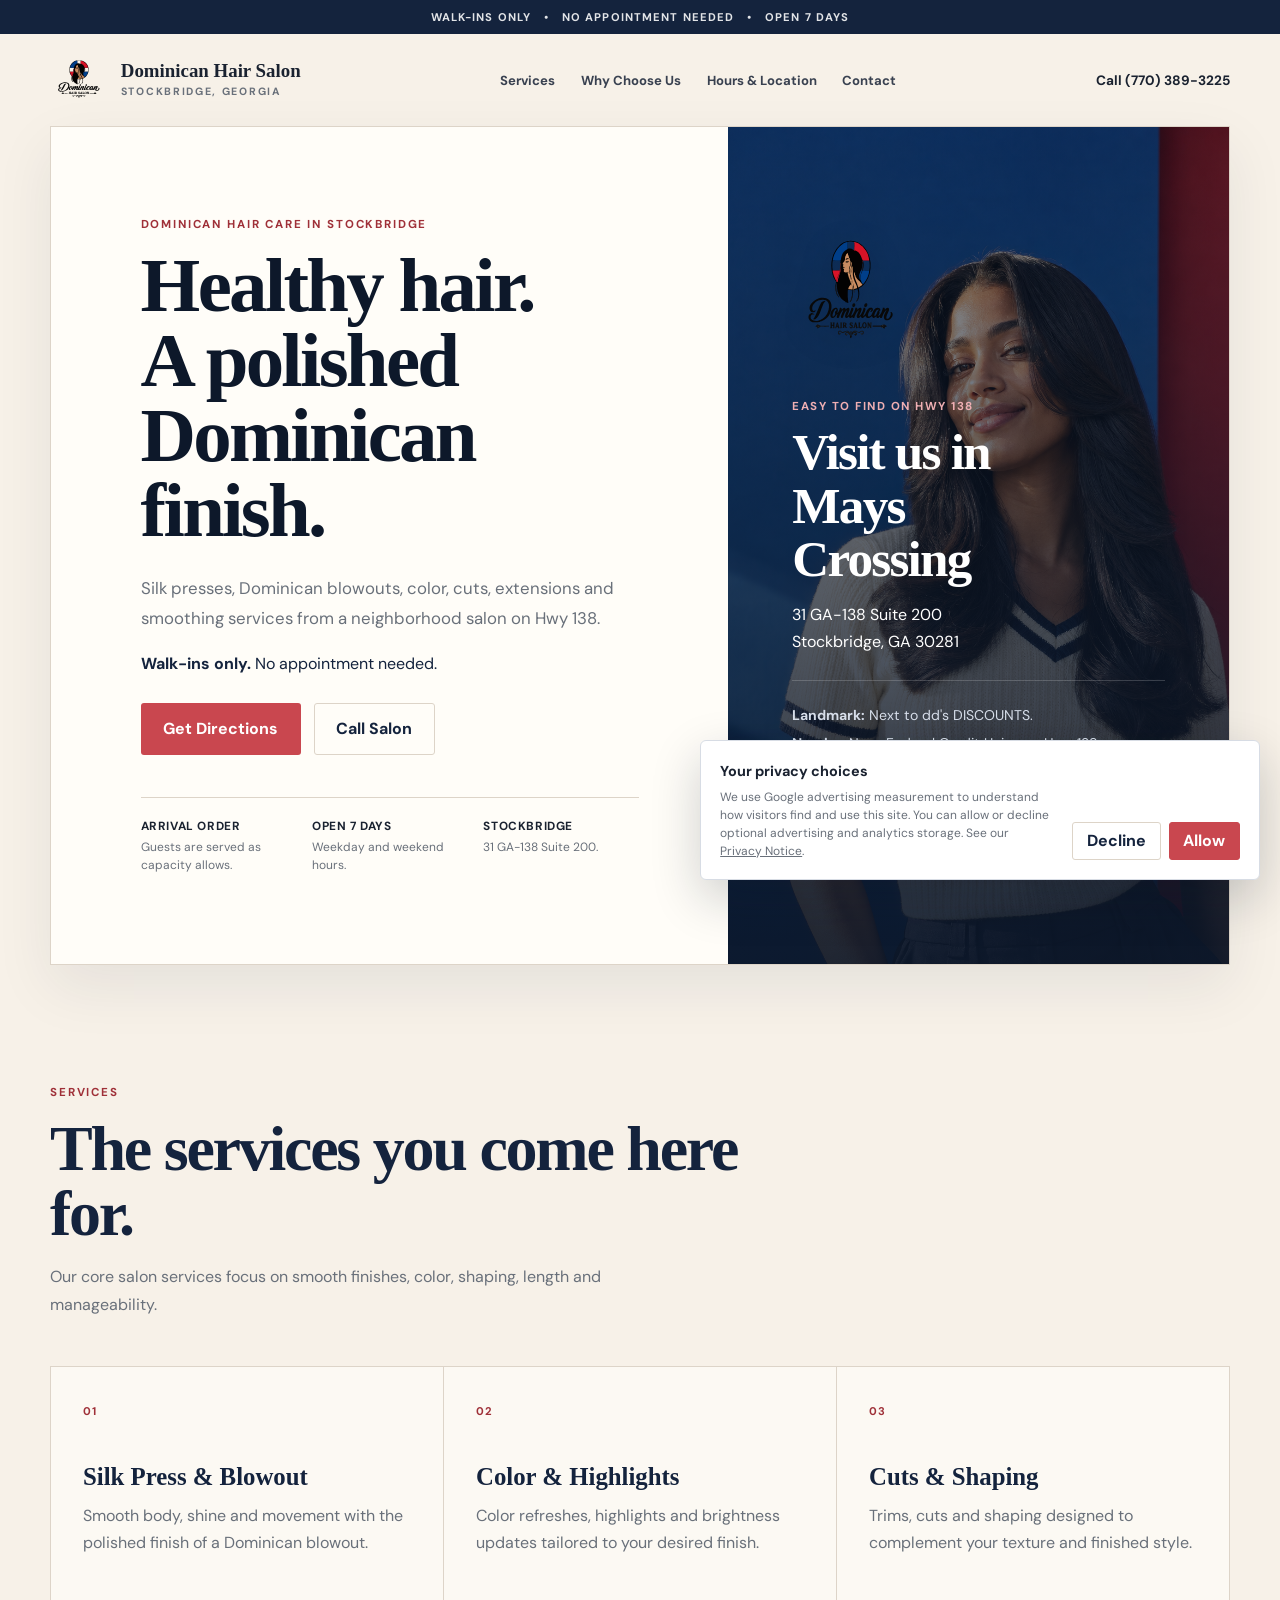
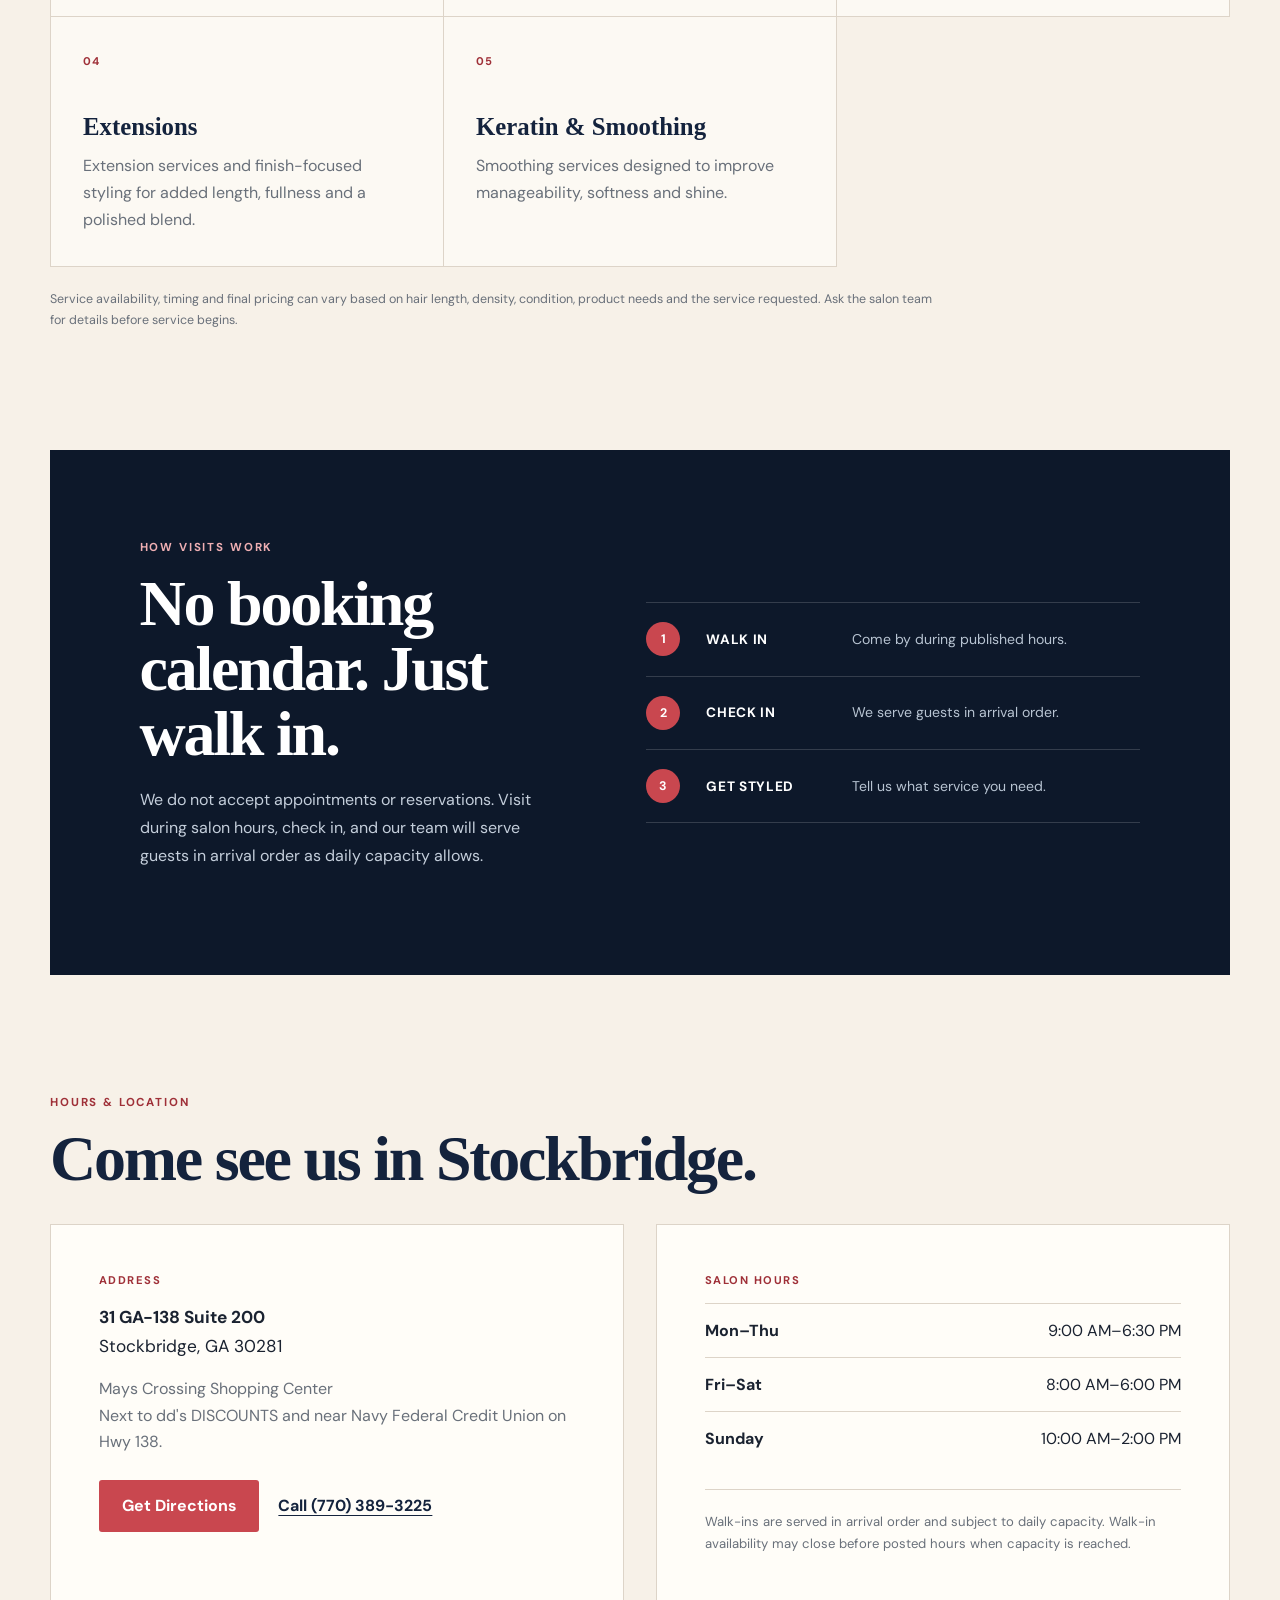
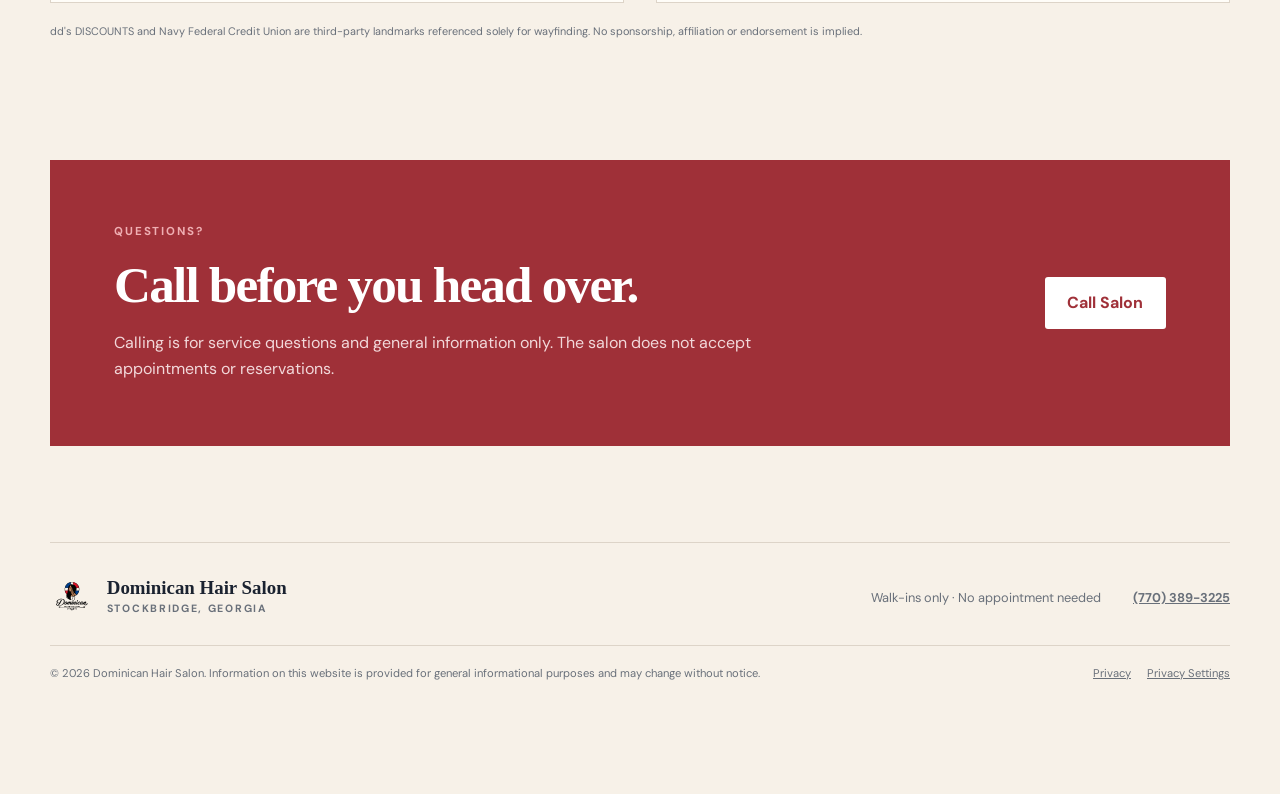
==== commit 8723541b: "Update evergreen hero image" ====
--- a/index.html
+++ b/index.html
@@ -17,7 +17,7 @@
   <meta property="og:description" content="Professional Dominican hair care in Stockbridge. Walk-ins only—no appointment needed.">
   <meta property="og:type" content="website">
   <meta property="og:url" content="https://dominican.salon/">
-  <meta property="og:image" content="https://dominican.salon/assets/brand-mark.svg">
+  <meta property="og:image" content="https://dominican.salon/assets/student-special-hero-v2.png">
 
   <script>
     window.dataLayer = window.dataLayer || [];
@@ -42,7 +42,7 @@
     "name": "Dominican Hair Salon",
     "url": "https://dominican.salon/",
     "telephone": "+1-770-389-3225",
-    "image": "https://dominican.salon/assets/brand-mark.svg",
+    "image": "https://dominican.salon/assets/student-special-hero-v2.png",
     "address": {
       "@type": "PostalAddress",
       "streetAddress": "31 GA-138 Suite 200",
@@ -114,7 +114,7 @@
         </div>
       </div>
 
-      <aside class="location-card" aria-label="Salon location and nearby landmarks">
+      <aside class="location-card" aria-label="Salon location and nearby landmarks" style="background: linear-gradient(180deg, rgba(13,24,42,.42), rgba(13,24,42,.92)), url('assets/student-special-hero-v2.png') center 28% / cover no-repeat;">
         <img src="assets/brand-mark.svg" alt="Dominican Hair Salon logo" width="150" height="150">
         <p class="location-kicker">Easy to find on Hwy 138</p>
         <h2>Visit us in Mays Crossing</h2>
--- a/styles.css
+++ b/styles.css
@@ -1,12 +1,14 @@
 :root {
-  --navy: #0a1f44;
-  --blue: #1552a3;
-  --red: #df2738;
-  --cream: #f5eddd;
-  --paper: #fffaf0;
-  --ink: #0b1934;
-  --muted: #5e6570;
-  --rule: rgba(11, 25, 52, .16);
+  --navy: #14233d;
+  --navy-2: #0d182a;
+  --cream: #f7f1e8;
+  --paper: #fffdf8;
+  --ink: #1a2230;
+  --muted: #69707a;
+  --line: #ddd4c8;
+  --red: #c9474f;
+  --red-dark: #9f3038;
+  --white: #ffffff;
 }
 
 * { box-sizing: border-box; }
@@ -14,38 +16,37 @@
 body {
   margin: 0;
   color: var(--ink);
-  background:
-    linear-gradient(rgba(11,25,52,.035) 1px, transparent 1px) 0 0 / 100% 32px,
-    var(--cream);
+  background: var(--cream);
   font-family: "DM Sans", sans-serif;
   -webkit-font-smoothing: antialiased;
 }
 img { display: block; max-width: 100%; }
 a { color: inherit; }
-.skip-link { position: fixed; z-index: 50; top: -5rem; left: 1rem; padding: .8rem 1rem; background: white; }
+button { font: inherit; }
+address { font-style: normal; }
+.skip-link { position: fixed; z-index: 100; top: -5rem; left: 1rem; padding: .75rem 1rem; background: var(--white); }
 .skip-link:focus { top: 1rem; }
 
-.announcement {
-  min-height: 36px;
+.utility-bar {
+  min-height: 34px;
   display: flex;
   align-items: center;
   justify-content: center;
-  gap: 1rem;
+  gap: .8rem;
   padding: .4rem 1rem;
-  background: var(--red);
-  color: white;
+  background: var(--navy);
+  color: rgba(255,255,255,.88);
   font-size: .7rem;
   font-weight: 700;
-  letter-spacing: .13em;
+  letter-spacing: .1em;
   text-transform: uppercase;
 }
-.announcement p { margin: 0; }
-
-.header, .hero, .included, .how, .visit, .terms, footer {
-  width: min(1240px, calc(100% - 48px));
+
+.site-header, .hero, .section, .walkin-section, .contact, .site-footer {
+  width: min(1180px, calc(100% - 48px));
   margin-inline: auto;
 }
-.header {
+.site-header {
   min-height: 92px;
   display: flex;
   align-items: center;
@@ -53,225 +54,247 @@
   gap: 2rem;
 }
 .brand { display: inline-flex; align-items: center; gap: .8rem; text-decoration: none; }
-.brand img { width: 56px; height: 56px; }
-.brand__text { display: grid; gap: .25rem; }
-.brand__text strong { font-family: "Kalam", cursive; font-size: 1.25rem; line-height: 1; }
-.brand__text small { font-size: .65rem; font-weight: 700; letter-spacing: .2em; text-transform: uppercase; }
-nav { display: flex; align-items: center; gap: 1.6rem; }
-nav a { font-size: .79rem; font-weight: 700; text-decoration: none; }
-nav a:hover, nav a:focus-visible { color: var(--red); }
-.header__phone { display: grid; text-align: right; font-weight: 700; text-decoration: none; }
-.header__phone span { color: var(--red); font-size: .65rem; letter-spacing: .12em; text-transform: uppercase; }
+.brand img { width: 58px; height: 58px; }
+.brand span { display: grid; gap: .25rem; }
+.brand strong { font-family: "Playfair Display", serif; font-size: 1.18rem; line-height: 1; }
+.brand small { color: var(--muted); font-size: .66rem; font-weight: 700; letter-spacing: .16em; text-transform: uppercase; }
+nav { display: flex; gap: 1.6rem; align-items: center; }
+nav a { color: #394150; font-size: .82rem; font-weight: 700; text-decoration: none; }
+nav a:hover, nav a:focus-visible { color: var(--red-dark); }
+.header-call { font-size: .85rem; font-weight: 700; text-decoration: none; }
 
 .hero {
-  min-height: 680px;
   display: grid;
-  grid-template-columns: 1.12fr .88fr;
+  grid-template-columns: minmax(0, 1.15fr) minmax(340px, .85fr);
+  gap: 0;
   background: var(--paper);
-  border: 2px solid var(--ink);
-  box-shadow: 10px 10px 0 var(--ink);
+  border: 1px solid var(--line);
+  box-shadow: 0 22px 55px rgba(20,35,61,.08);
   overflow: hidden;
 }
-.hero__copy { align-self: center; padding: clamp(3rem, 6vw, 6rem); }
-.overline {
-  margin: 0 0 1.35rem;
-  font-size: .73rem;
+.hero-copy { padding: clamp(3.6rem, 7vw, 6.5rem); }
+.eyebrow {
+  margin: 0 0 1rem;
+  color: var(--red-dark);
+  font-size: .72rem;
   font-weight: 700;
-  letter-spacing: .17em;
+  letter-spacing: .16em;
   text-transform: uppercase;
 }
-.overline span { color: var(--red); }
-h1, h2 {
-  font-family: "Archivo Black", sans-serif;
-  font-weight: 400;
-  letter-spacing: -.05em;
-  line-height: .95;
-  text-transform: uppercase;
-}
-h1 { max-width: 11ch; margin: 0; font-size: clamp(3.6rem, 6.8vw, 6.7rem); }
-.hero__lead { max-width: 42rem; margin: 1.7rem 0 0; color: var(--muted); font-size: 1.05rem; line-height: 1.75; }
-.hero__lead strong { color: var(--ink); }
-.hero__actions { display: flex; align-items: center; gap: 1rem; margin-top: 1.8rem; flex-wrap: wrap; }
+.eyebrow.light { color: #efafb3; }
+.hero h1, .section-heading h2, .walkin-section h2, .contact h2, .location-card h2 {
+  font-family: "Playfair Display", serif;
+  font-weight: 700;
+  letter-spacing: -.035em;
+}
+.hero h1 {
+  max-width: 12ch;
+  margin: 0;
+  color: var(--navy-2);
+  font-size: clamp(3.4rem, 6vw, 5.9rem);
+  line-height: .98;
+}
+.hero-lead { max-width: 42rem; margin: 1.6rem 0 0; color: var(--muted); font-size: 1.05rem; line-height: 1.78; }
+.walkin-highlight { margin: 1.2rem 0 0; color: var(--navy); font-size: 1rem; }
+.hero-actions { display: flex; gap: .8rem; margin-top: 1.8rem; flex-wrap: wrap; }
 .button {
-  min-height: 56px;
+  min-height: 52px;
   display: inline-flex;
   align-items: center;
   justify-content: center;
-  gap: 1rem;
-  padding: 0 1.5rem;
-  border: 2px solid var(--ink);
+  padding: 0 1.35rem;
+  border: 1px solid transparent;
+  border-radius: 3px;
   font-weight: 700;
   text-decoration: none;
-  box-shadow: 5px 5px 0 var(--ink);
-  transition: transform .15s ease, box-shadow .15s ease;
-}
-.button:hover, .button:focus-visible { transform: translate(3px, 3px); box-shadow: 2px 2px 0 var(--ink); }
-.button--red { background: var(--red); color: white; }
-.button--cream { background: var(--cream); color: var(--ink); }
-.button span { font-size: 1.25rem; }
-.hero__facts { display: grid; grid-template-columns: repeat(3, 1fr); gap: .85rem; margin-top: 2.4rem; }
-.hero__facts div { padding-top: .9rem; border-top: 2px solid var(--ink); }
-.hero__facts b { display: block; font-size: .74rem; text-transform: uppercase; }
-.hero__facts span { display: block; margin-top: .35rem; color: var(--muted); font-size: .72rem; line-height: 1.45; }
-.hero__panel {
-  min-width: 0;
+  transition: transform .15s ease, background .15s ease, border-color .15s ease;
+}
+.button:hover, .button:focus-visible { transform: translateY(-1px); }
+.button.primary { background: var(--red); color: var(--white); }
+.button.primary:hover, .button.primary:focus-visible { background: var(--red-dark); }
+.button.secondary { border-color: var(--line); background: transparent; color: var(--navy); }
+.button.secondary:hover, .button.secondary:focus-visible { border-color: #a9a094; background: #faf5ed; }
+.quick-facts { display: grid; grid-template-columns: repeat(3, 1fr); gap: 1rem; margin-top: 2.6rem; padding-top: 1.3rem; border-top: 1px solid var(--line); }
+.quick-facts div { min-width: 0; }
+.quick-facts strong { display: block; font-size: .74rem; text-transform: uppercase; letter-spacing: .05em; }
+.quick-facts span { display: block; margin-top: .3rem; color: var(--muted); font-size: .75rem; line-height: 1.45; }
+
+.location-card {
   display: flex;
   flex-direction: column;
   justify-content: center;
-  align-items: flex-start;
-  padding: clamp(2.5rem, 5vw, 5rem);
+  padding: clamp(2.5rem, 5vw, 4.5rem);
   background: var(--navy);
-  color: white;
-  position: relative;
-  overflow: hidden;
-}
-.hero__panel::after {
-  content: "STOCKBRIDGE";
-  position: absolute;
-  right: -3.2rem;
-  top: 50%;
-  transform: translateY(-50%) rotate(90deg);
-  color: rgba(255,255,255,.055);
-  font-family: "Archivo Black", sans-serif;
-  font-size: 5.8rem;
-  letter-spacing: .12em;
-}
-.hero__panel img { width: min(230px, 55%); margin-bottom: 1.5rem; filter: drop-shadow(0 8px 20px rgba(0,0,0,.18)); }
-.hero__panel .doodle { margin: 0 0 1rem; color: #ff6973; font-family: "Kalam", cursive; font-size: 1.4rem; transform: rotate(-2deg); }
-.hero__panel h2 { max-width: 8ch; margin: 0; font-size: clamp(2.8rem, 5vw, 4.7rem); }
-.hero__panel p { margin: 1.8rem 0 .3rem; line-height: 1.65; }
-.hero__panel small { color: #b9c5d5; }
-
-.included { padding-block: 8rem; }
-.section-title { display: flex; align-items: end; justify-content: space-between; gap: 2rem; margin-bottom: 3.5rem; }
-.section-title > p { margin: 0; color: var(--red); font-family: "Kalam", cursive; font-size: 1.25rem; transform: rotate(-4deg); }
-.section-title h2 { max-width: 900px; margin: 0; font-size: clamp(2.8rem, 5.8vw, 5.4rem); }
-.included__grid { display: grid; grid-template-columns: repeat(3, 1fr); gap: 1rem; }
-.included__grid article { position: relative; min-height: 285px; padding: 2.2rem; background: var(--paper); border: 2px solid var(--ink); }
-.included__grid article:nth-child(2), .included__grid article:nth-child(5) { background: var(--blue); color: white; }
-.number { position: absolute; top: 1.2rem; right: 1.2rem; font-family: "Archivo Black", sans-serif; font-size: .85rem; }
-.included h3 { max-width: 13ch; margin: 3.5rem 0 .8rem; font-family: "Archivo Black", sans-serif; font-size: 1.45rem; font-weight: 400; line-height: 1.05; text-transform: uppercase; }
-.included p { margin: 0; color: var(--muted); line-height: 1.7; }
-.included article:nth-child(2) p, .included article:nth-child(5) p { color: #dce7f6; }
-
-.how {
+  color: var(--white);
+}
+.location-card img { width: 118px; margin-bottom: 2rem; filter: drop-shadow(0 8px 18px rgba(0,0,0,.12)); }
+.location-kicker { margin: 0; color: #efafb3; font-size: .72rem; font-weight: 700; letter-spacing: .13em; text-transform: uppercase; }
+.location-card h2 { margin: .7rem 0 1rem; max-width: 10ch; font-size: clamp(2.1rem, 4vw, 3.5rem); line-height: 1.04; }
+.location-card address { font-size: 1rem; line-height: 1.7; }
+.landmarks { margin-top: 1.5rem; padding-top: 1.2rem; border-top: 1px solid rgba(255,255,255,.18); }
+.landmarks p { margin: .35rem 0; color: #d8dfeb; font-size: .88rem; line-height: 1.55; }
+.third-party-note { margin: 1.2rem 0 0; color: #aeb9ca; font-size: .68rem; line-height: 1.55; }
+.card-link { display: inline-block; margin-top: 1.4rem; color: var(--white); font-weight: 700; text-underline-offset: .25rem; }
+
+.section { padding-block: 7.5rem; }
+.section-heading { max-width: 760px; margin-bottom: 3rem; }
+.section-heading.compact { margin-bottom: 2rem; }
+.section-heading h2 { margin: 0; color: var(--navy); font-size: clamp(2.7rem, 5vw, 4.8rem); line-height: 1.03; }
+.section-heading > p:last-child { max-width: 620px; margin: 1rem 0 0; color: var(--muted); line-height: 1.7; }
+.service-grid { display: grid; grid-template-columns: repeat(3, 1fr); border-top: 1px solid var(--line); border-left: 1px solid var(--line); }
+.service-grid article { min-height: 250px; padding: 2rem; background: rgba(255,253,248,.7); border-right: 1px solid var(--line); border-bottom: 1px solid var(--line); }
+.service-grid span { color: var(--red-dark); font-size: .7rem; font-weight: 700; letter-spacing: .1em; }
+.service-grid h3 { margin: 2.7rem 0 .7rem; font-family: "Playfair Display", serif; color: var(--navy); font-size: 1.55rem; line-height: 1.12; }
+.service-grid p { margin: 0; color: var(--muted); line-height: 1.7; }
+.service-note { max-width: 900px; margin: 1.4rem 0 0; color: var(--muted); font-size: .78rem; line-height: 1.65; }
+
+.walkin-section {
   display: grid;
   grid-template-columns: .9fr 1.1fr;
-  gap: clamp(3rem, 8vw, 8rem);
-  padding: clamp(3.5rem, 7vw, 6.5rem);
-  background: var(--navy);
-  color: white;
-}
-.overline--light { color: #ff6973; }
-.how h2 { margin: 0 0 1.8rem; font-size: clamp(3rem, 5.7vw, 5.2rem); }
-.how__intro > p:not(.overline) { max-width: 36rem; color: #bec9d8; line-height: 1.75; }
-.how__intro > a { display: inline-block; margin-top: 1.4rem; color: white; font-weight: 700; text-underline-offset: .35rem; }
-.steps { margin: 0; padding: 0; list-style: none; }
-.steps li { display: grid; grid-template-columns: 65px 1fr; gap: 1.5rem; padding: 1.8rem 0; border-top: 1px solid rgba(255,255,255,.2); }
-.steps li:last-child { border-bottom: 1px solid rgba(255,255,255,.2); }
-.steps li > span { width: 44px; height: 44px; display: grid; place-items: center; border-radius: 50%; background: var(--red); font-family: "Archivo Black", sans-serif; }
-.steps h3 { margin: 0 0 .5rem; font-size: 1.05rem; text-transform: uppercase; }
-.steps p { margin: 0; color: #bec9d8; line-height: 1.65; }
-
-.visit {
+  gap: clamp(3rem, 8vw, 7rem);
+  padding: clamp(3.5rem, 7vw, 6rem);
+  background: var(--navy-2);
+  color: var(--white);
+}
+.walkin-section h2 { margin: 0 0 1.2rem; font-size: clamp(2.7rem, 5vw, 4.8rem); line-height: 1.02; }
+.walkin-section > div:first-child > p:last-child { color: #c4cedb; line-height: 1.75; }
+.steps { align-self: center; }
+.steps > div { display: grid; grid-template-columns: 44px 130px 1fr; gap: 1rem; align-items: center; padding: 1.2rem 0; border-top: 1px solid rgba(255,255,255,.16); }
+.steps > div:last-child { border-bottom: 1px solid rgba(255,255,255,.16); }
+.steps span { width: 34px; height: 34px; display: grid; place-items: center; border-radius: 50%; background: var(--red); font-size: .78rem; font-weight: 700; }
+.steps strong { font-size: .85rem; text-transform: uppercase; letter-spacing: .05em; }
+.steps p { margin: 0; color: #b8c4d2; font-size: .88rem; line-height: 1.5; }
+
+.visit-grid { display: grid; grid-template-columns: 1fr 1fr; gap: 2rem; }
+.visit-address, .hours-card { padding: clamp(2rem, 4vw, 3rem); background: var(--paper); border: 1px solid var(--line); }
+.label { margin: 0 0 1rem; color: var(--red-dark); font-size: .7rem; font-weight: 700; letter-spacing: .13em; text-transform: uppercase; }
+.visit-address address { font-size: 1.08rem; line-height: 1.65; }
+.visit-address > p:not(.label) { color: var(--muted); line-height: 1.65; }
+.visit-actions { display: flex; align-items: center; gap: 1.2rem; margin-top: 1.5rem; flex-wrap: wrap; }
+.text-link { color: var(--navy); font-weight: 700; text-underline-offset: .25rem; }
+.hours-card dl { margin: 0; }
+.hours-card dl div { display: flex; justify-content: space-between; gap: 1rem; padding: 1rem 0; border-top: 1px solid var(--line); }
+.hours-card dt { font-weight: 700; }
+.hours-card dd { margin: 0; text-align: right; }
+.capacity { margin: 1.5rem 0 0; padding-top: 1.3rem; border-top: 1px solid var(--line); color: var(--muted); font-size: .82rem; line-height: 1.65; }
+.third-party-note.standalone { max-width: 900px; color: var(--muted); }
+
+.contact {
+  display: flex;
+  align-items: center;
+  justify-content: space-between;
+  gap: 2rem;
+  margin-bottom: 6rem;
+  padding: clamp(2.5rem, 5vw, 4rem);
+  background: var(--red-dark);
+  color: var(--white);
+}
+.contact h2 { margin: 0; font-size: clamp(2.2rem, 4vw, 3.5rem); }
+.contact p:last-child { max-width: 650px; margin-bottom: 0; color: #f2d8da; line-height: 1.65; }
+.light-button { background: var(--white); color: var(--red-dark); white-space: nowrap; }
+
+.site-footer { padding: 2rem 0 7rem; border-top: 1px solid var(--line); }
+.footer-main { display: grid; grid-template-columns: 1fr auto auto; gap: 2rem; align-items: center; }
+.footer-brand img { width: 44px; height: 44px; }
+.footer-main p { color: var(--muted); font-size: .8rem; }
+.footer-main a { font-weight: 700; }
+.legal-row { display: flex; justify-content: space-between; gap: 2rem; margin-top: 1.6rem; padding-top: 1.2rem; border-top: 1px solid var(--line); color: var(--muted); font-size: .7rem; line-height: 1.55; }
+.legal-row p { margin: 0; max-width: 760px; }
+.legal-row > div { display: flex; gap: 1rem; align-items: start; }
+.privacy-settings { padding: 0; border: 0; background: transparent; color: inherit; cursor: pointer; text-decoration: underline; }
+.mobile-bar { display: none; }
+
+.consent-banner {
+  position: fixed;
+  z-index: 90;
+  right: 1.25rem;
+  bottom: 1.25rem;
+  width: min(560px, calc(100% - 2.5rem));
   display: grid;
-  grid-template-columns: 170px 1fr;
-  margin-top: 8rem;
-  background: var(--red);
-  color: white;
-  border: 2px solid var(--ink);
-  box-shadow: 10px 10px 0 var(--ink);
-}
-.visit__eyebrow { display: grid; place-content: center; border-right: 2px solid var(--ink); text-align: center; }
-.visit__eyebrow .doodle { font-family: "Kalam", cursive; font-size: 3rem; }
-.visit__eyebrow p { margin: .5rem 0 0; font-family: "Archivo Black", sans-serif; font-size: 1.3rem; line-height: 1.05; text-transform: uppercase; transform: rotate(-5deg); }
-.visit__main { padding: clamp(3rem, 6vw, 6rem); }
-.visit h2 { max-width: 950px; margin: 0 0 2.5rem; font-size: clamp(3.3rem, 7vw, 6.6rem); }
-.visit__details { display: grid; grid-template-columns: .9fr 1.1fr; gap: 3rem; max-width: 850px; }
-.visit__details p { margin: 0; line-height: 1.65; }
-.visit__details small { opacity: .8; }
-.hours-list { display: grid; grid-template-columns: repeat(3, minmax(0,1fr)); gap: 1rem; }
-.hours-list p { padding-left: 1rem; border-left: 1px solid rgba(255,255,255,.45); }
-.capacity-note { max-width: 900px; margin: 2rem 0 0; padding-top: 1.5rem; border-top: 1px solid rgba(255,255,255,.4); font-size: .82rem; line-height: 1.65; }
-.visit__actions { display: flex; align-items: center; gap: 2rem; margin-top: 2.5rem; }
-.visit__call { font-size: 1.05rem; font-weight: 700; text-underline-offset: .35rem; }
-
-.terms { display: grid; grid-template-columns: 170px 1fr; gap: 2.5rem; padding-block: 4rem 7rem; }
-.terms h2 { margin: 0; font-size: 1rem; letter-spacing: 0; }
-.terms p { max-width: 900px; margin: 0; color: var(--muted); font-size: .86rem; line-height: 1.75; }
-.terms a { text-underline-offset: .25rem; }
-footer { min-height: 130px; display: flex; align-items: center; justify-content: space-between; gap: 2rem; border-top: 2px solid var(--ink); font-size: .78rem; }
-footer .brand img { width: 48px; height: 48px; }
-footer p { color: var(--muted); text-align: center; line-height: 1.5; }
-footer > a:last-child { font-weight: 700; }
-.mobile-bar { display: none; }
-
-@media (max-width: 1040px) {
+  grid-template-columns: 1fr auto;
+  gap: 1.25rem;
+  align-items: end;
+  padding: 1.2rem;
+  border: 1px solid #d7dce4;
+  border-radius: 6px;
+  background: var(--white);
+  box-shadow: 0 18px 50px rgba(13,24,42,.2);
+}
+.consent-banner[hidden] { display: none; }
+.consent-banner strong { font-size: .9rem; }
+.consent-banner p { margin: .4rem 0 0; color: var(--muted); font-size: .75rem; line-height: 1.5; }
+.consent-actions { display: flex; gap: .5rem; }
+.consent-actions button { min-height: 38px; padding: 0 .85rem; border-radius: 3px; cursor: pointer; font-weight: 700; }
+.consent-decline { border: 1px solid var(--line); background: var(--white); color: var(--navy); }
+.consent-accept { border: 1px solid var(--red); background: var(--red); color: var(--white); }
+
+.privacy-page { width: min(860px, calc(100% - 40px)); margin: 0 auto; padding: 4rem 0 8rem; }
+.privacy-page h1 { margin: 0 0 1rem; font-family: "Playfair Display", serif; color: var(--navy); font-size: clamp(2.8rem, 6vw, 4.8rem); }
+.privacy-page h2 { margin-top: 2.4rem; font-family: "Playfair Display", serif; color: var(--navy); }
+.privacy-page p, .privacy-page li { color: var(--muted); line-height: 1.75; }
+.privacy-page .back-link { display: inline-block; margin-bottom: 2rem; font-weight: 700; }
+
+@media (max-width: 980px) {
   nav { display: none; }
   .hero { grid-template-columns: 1fr; }
-  .hero__panel { min-height: 460px; }
-  .included__grid { grid-template-columns: repeat(2, 1fr); }
-  .how { grid-template-columns: 1fr; }
+  .location-card { min-height: 500px; }
+  .service-grid { grid-template-columns: repeat(2, 1fr); }
+  .walkin-section { grid-template-columns: 1fr; }
+  .visit-grid { grid-template-columns: 1fr; }
 }
 
 @media (max-width: 680px) {
-  body { padding-bottom: 68px; }
-  .header, .hero, .included, .how, .visit, .terms, footer { width: min(100% - 28px, 1240px); }
-  .announcement { gap: .55rem; min-height: 40px; font-size: .58rem; letter-spacing: .09em; }
-  .announcement p:nth-of-type(3), .announcement span:last-of-type { display: none; }
-  .header { min-height: 76px; }
-  .header__phone { display: none; }
-  .brand img { width: 44px; height: 44px; }
-  .brand__text strong { font-size: 1.05rem; }
-  .hero { box-shadow: 6px 6px 0 var(--ink); }
-  .hero__copy { padding: 3.2rem 1.4rem; }
-  h1 { font-size: clamp(3.25rem, 16vw, 4.7rem); }
-  .hero__lead { font-size: .96rem; }
-  .hero__actions { align-items: stretch; flex-direction: column; }
-  .hero__facts { grid-template-columns: 1fr; gap: .5rem; }
-  .hero__facts div { display: grid; grid-template-columns: 120px 1fr; gap: .7rem; }
-  .hero__facts span { margin: 0; }
-  .hero__panel { min-height: 420px; padding: 2.5rem 1.4rem; }
-  .hero__panel h2 { font-size: 3.2rem; }
-  .included { padding-block: 5.5rem; }
-  .section-title { align-items: start; flex-direction: column; }
-  .section-title h2 { font-size: 3rem; }
-  .included__grid { grid-template-columns: 1fr; }
-  .included__grid article { min-height: 230px; padding: 1.6rem; }
-  .included h3 { margin-top: 2.8rem; }
-  .how { padding: 3.5rem 1.4rem; }
-  .how h2 { font-size: 3rem; }
-  .steps li { grid-template-columns: 48px 1fr; gap: .8rem; }
-  .visit { grid-template-columns: 1fr; margin-top: 5.5rem; box-shadow: 6px 6px 0 var(--ink); }
-  .visit__eyebrow { display: none; }
-  .visit__main { padding: 3.5rem 1.4rem; }
-  .visit h2 { font-size: 3.35rem; }
-  .visit__details { grid-template-columns: 1fr; gap: 1.5rem; }
-  .hours-list { grid-template-columns: 1fr; gap: .6rem; }
-  .hours-list p { padding-left: .8rem; }
-  .visit__actions { align-items: stretch; flex-direction: column; gap: 1rem; }
-  .visit__call { text-align: center; }
-  .terms { grid-template-columns: 1fr; gap: .8rem; padding-block: 3rem 5rem; }
-  footer { min-height: 190px; flex-direction: column; justify-content: center; text-align: center; gap: .8rem; }
-  footer p { margin: 0; }
+  body { padding-bottom: 64px; }
+  .site-header, .hero, .section, .walkin-section, .contact, .site-footer { width: min(100% - 28px, 1180px); }
+  .utility-bar { gap: .45rem; font-size: .56rem; letter-spacing: .07em; }
+  .utility-bar span:nth-child(5), .utility-bar span:nth-child(4) { display: none; }
+  .site-header { min-height: 76px; }
+  .header-call { display: none; }
+  .brand img { width: 46px; height: 46px; }
+  .brand strong { font-size: 1rem; }
+  .hero-copy { padding: 3rem 1.4rem; }
+  .hero h1 { font-size: clamp(3rem, 15vw, 4.4rem); }
+  .hero-lead { font-size: .95rem; }
+  .hero-actions { flex-direction: column; align-items: stretch; }
+  .quick-facts { grid-template-columns: 1fr; }
+  .quick-facts div { display: grid; grid-template-columns: 110px 1fr; gap: .7rem; }
+  .quick-facts span { margin: 0; }
+  .location-card { min-height: 460px; padding: 2.6rem 1.4rem; }
+  .location-card img { width: 92px; }
+  .location-card h2 { font-size: 2.6rem; }
+  .section { padding-block: 5.5rem; }
+  .section-heading h2 { font-size: 3rem; }
+  .service-grid { grid-template-columns: 1fr; }
+  .service-grid article { min-height: 215px; padding: 1.6rem; }
+  .walkin-section { padding: 3.5rem 1.4rem; }
+  .walkin-section h2 { font-size: 3rem; }
+  .steps > div { grid-template-columns: 40px 100px 1fr; gap: .6rem; }
+  .steps p { font-size: .8rem; }
+  .visit-address, .hours-card { padding: 1.5rem; }
+  .visit-actions { flex-direction: column; align-items: stretch; }
+  .text-link { text-align: center; }
+  .contact { align-items: stretch; flex-direction: column; margin-bottom: 4rem; padding: 2.5rem 1.4rem; }
+  .footer-main { grid-template-columns: 1fr; gap: .6rem; text-align: center; justify-items: center; }
+  .legal-row { flex-direction: column; align-items: center; text-align: center; }
   .mobile-bar {
     position: fixed;
-    z-index: 40;
+    z-index: 70;
     left: 0;
     right: 0;
     bottom: 0;
-    min-height: 68px;
     display: grid;
     grid-template-columns: 1fr 1fr;
-    background: var(--navy);
-    color: white;
-    box-shadow: 0 -8px 24px rgba(10,31,68,.24);
+    min-height: 64px;
+    background: var(--navy-2);
+    box-shadow: 0 -8px 24px rgba(13,24,42,.18);
   }
-  .mobile-bar a { display: grid; place-items: center; font-weight: 700; text-decoration: none; text-transform: uppercase; letter-spacing: .08em; font-size: .78rem; }
-  .mobile-bar a + a { background: var(--red); border-left: 1px solid rgba(255,255,255,.25); }
+  .mobile-bar a { display: grid; place-items: center; color: var(--white); font-weight: 700; text-decoration: none; }
+  .mobile-bar a + a { background: var(--red); }
+  .consent-banner { right: .8rem; bottom: 72px; width: calc(100% - 1.6rem); grid-template-columns: 1fr; }
+  .consent-actions { justify-content: flex-end; }
 }
 
 @media (prefers-reduced-motion: reduce) {
   html { scroll-behavior: auto; }
-  *, *::before, *::after { transition-duration: .01ms !important; }
-}
+  *, *::before, *::after { transition-duration: .01ms !important; scroll-behavior: auto !important; }
+}
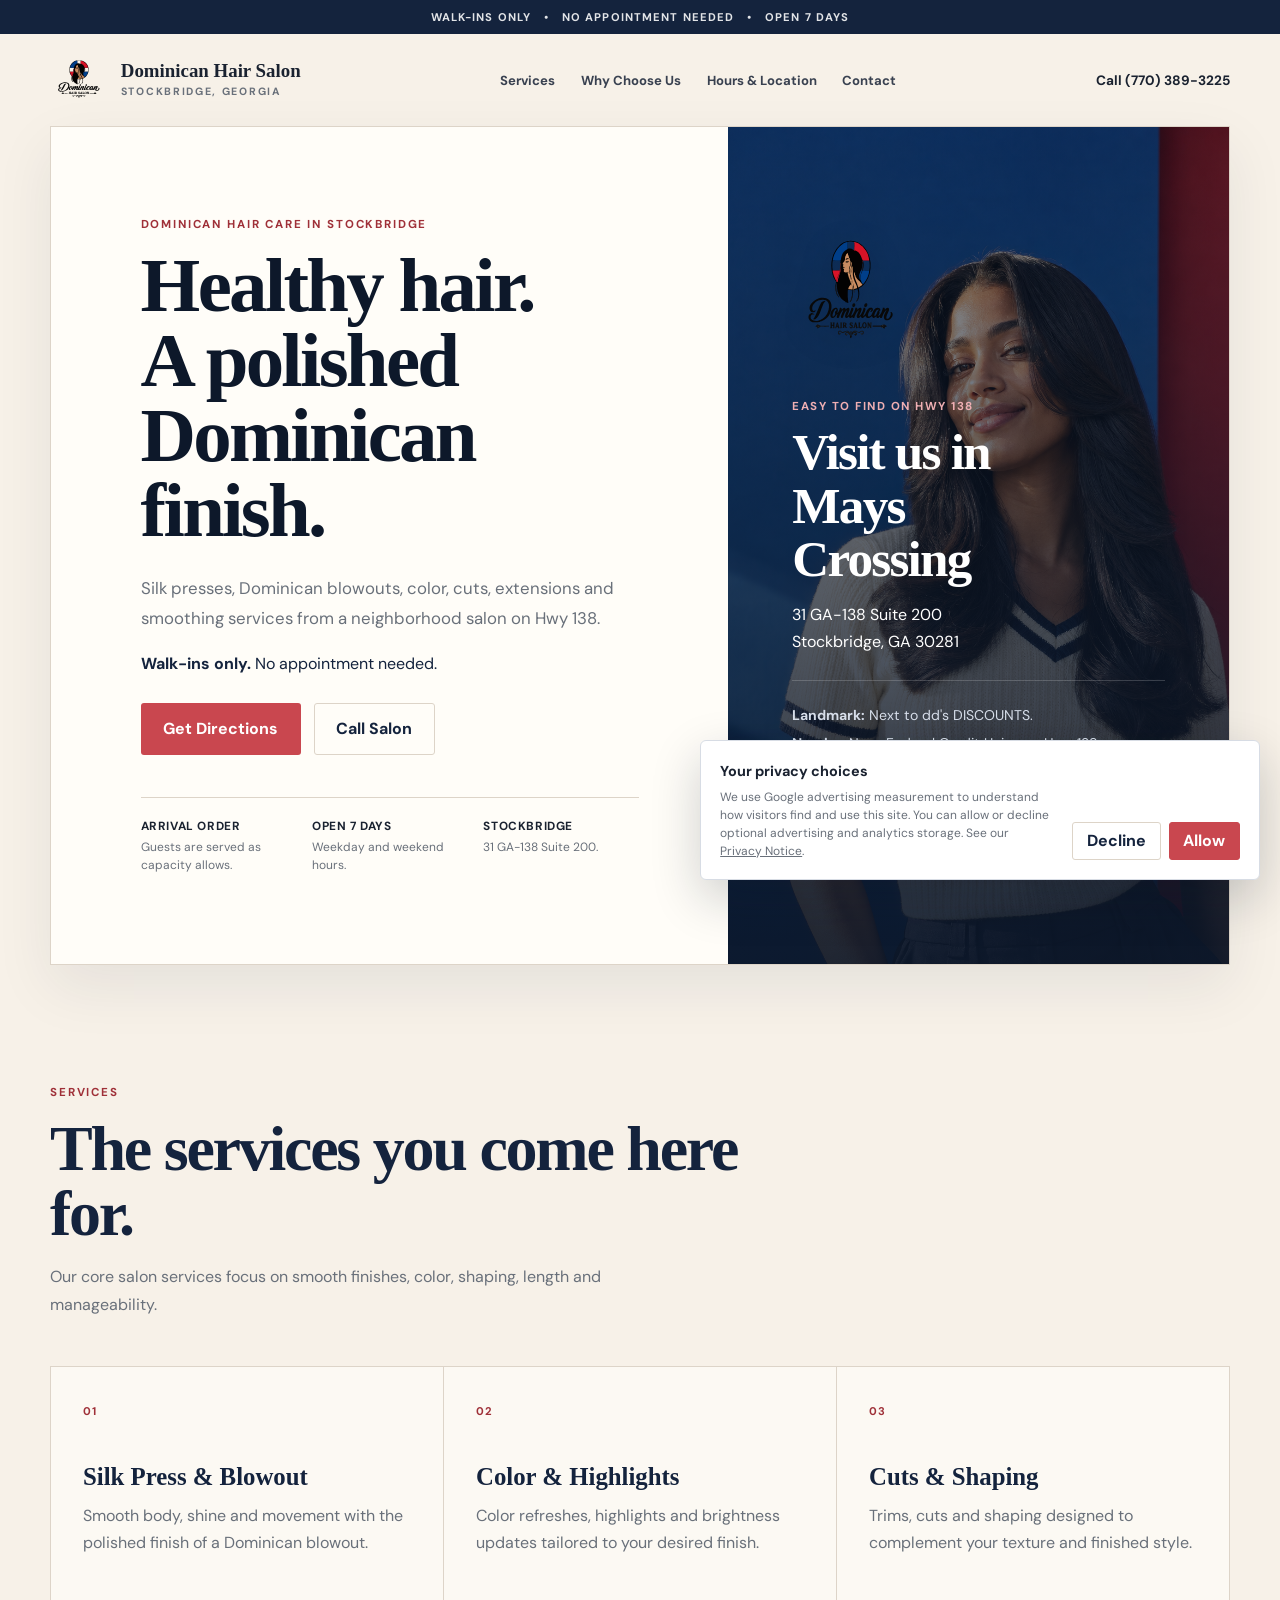
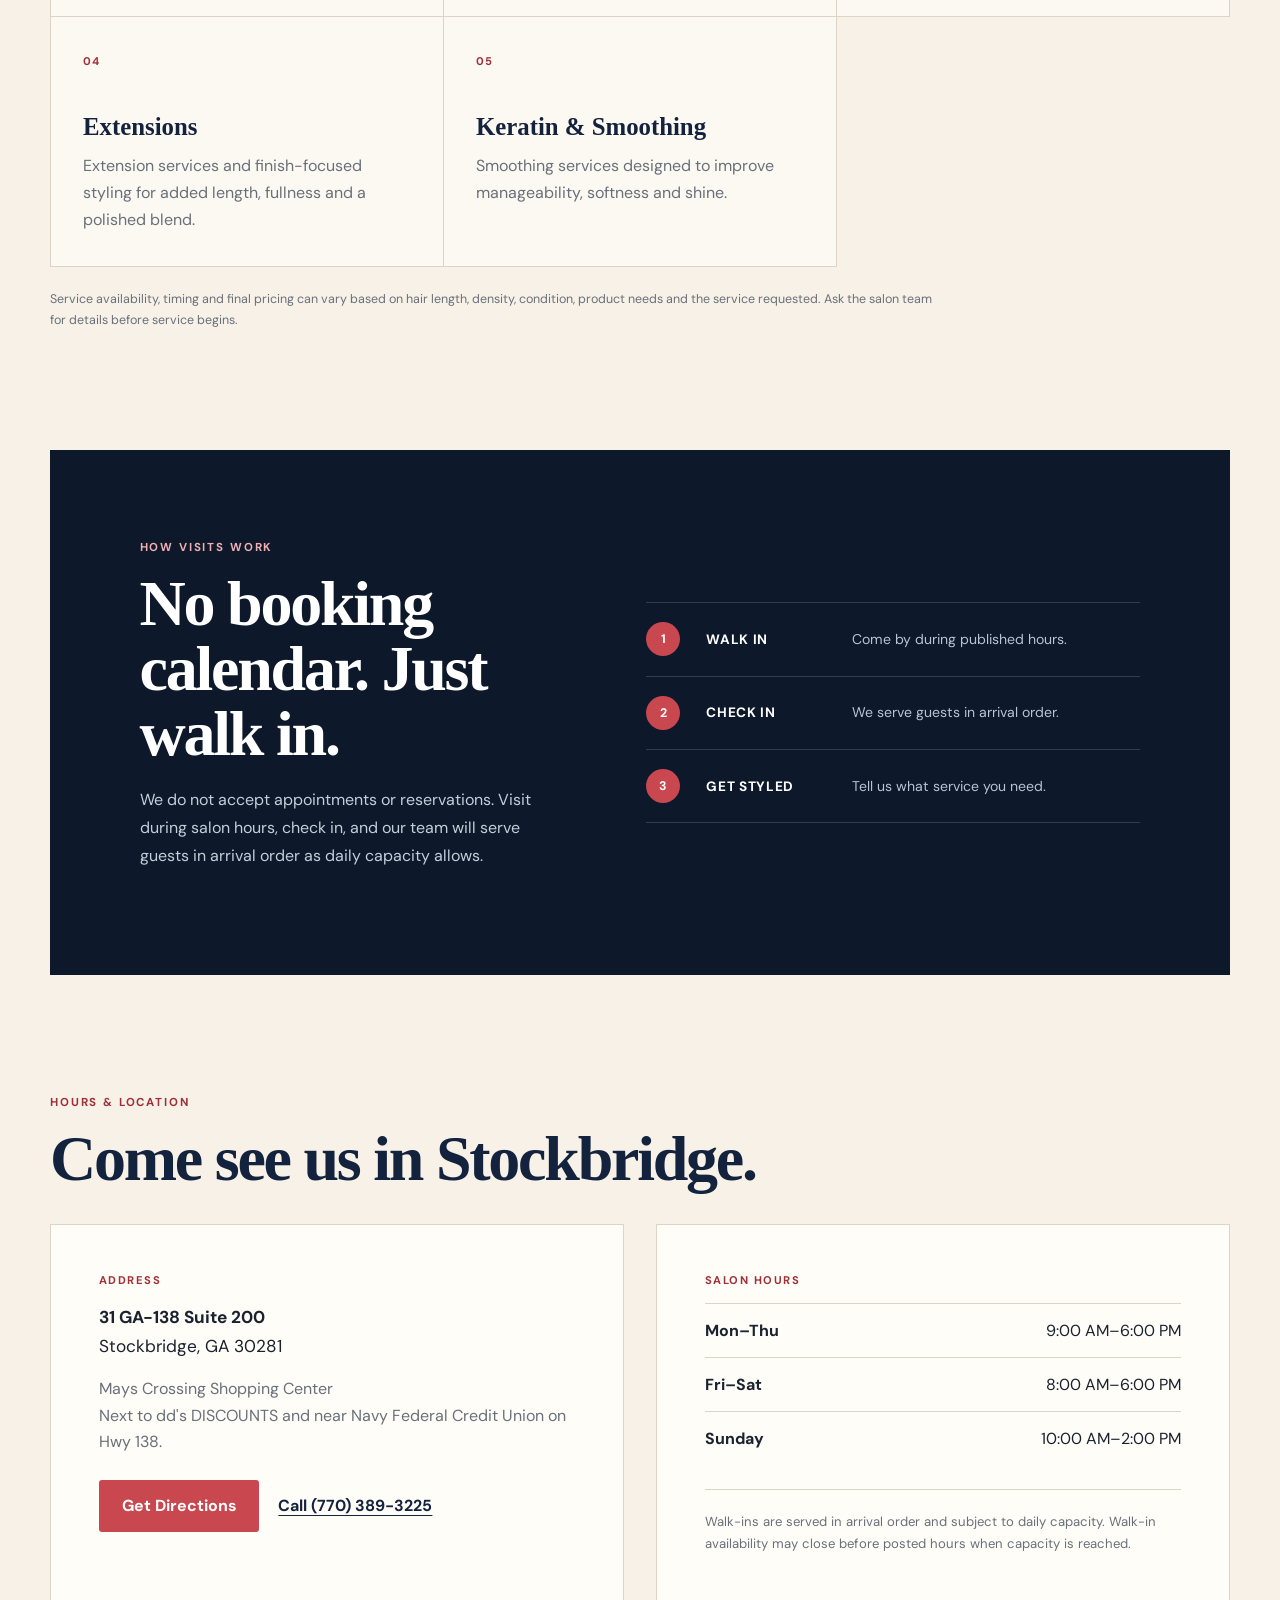
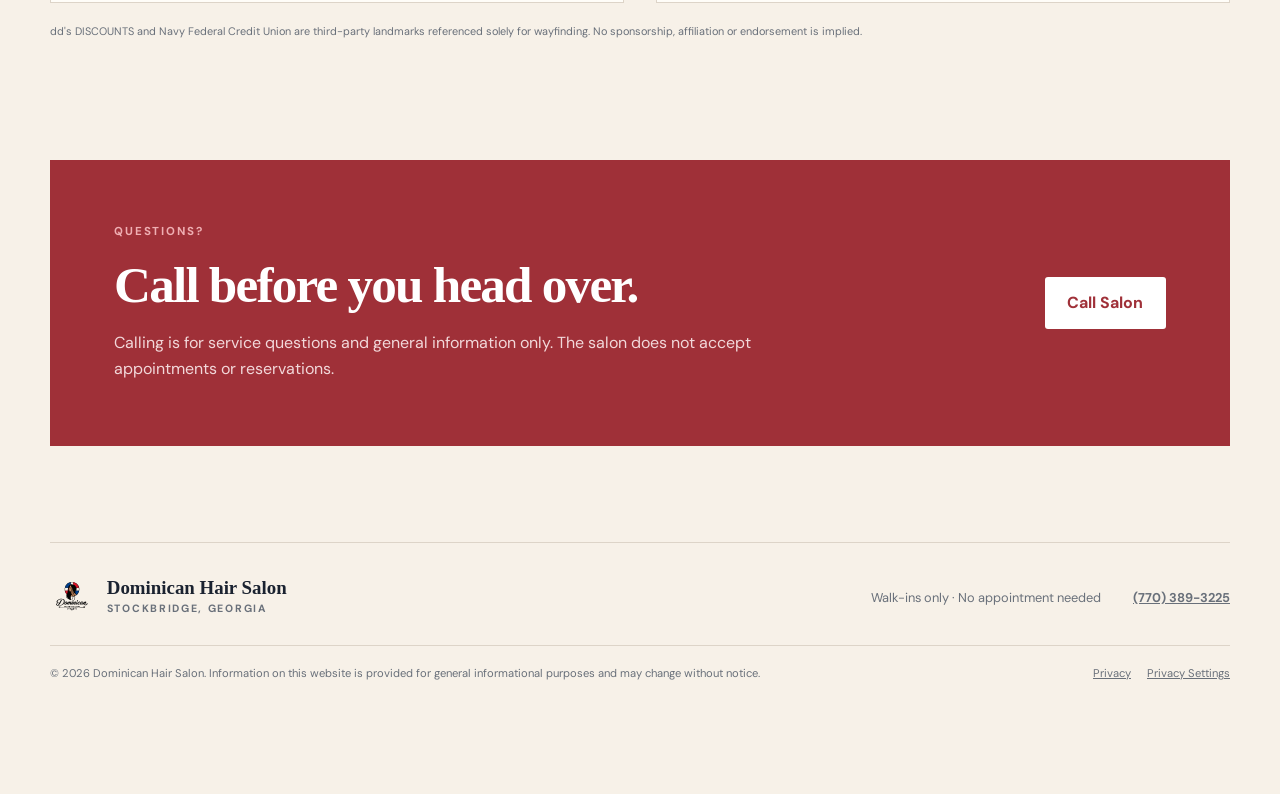
==== commit 737e8ae1: "Update Monday–Thursday salon closing time to 6:00 PM" ====
--- a/index.html
+++ b/index.html
@@ -53,7 +53,7 @@
     },
     "hasMap": "https://maps.app.goo.gl/1i8RDi1bKFiBQKhF7",
     "openingHoursSpecification": [
-      {"@type":"OpeningHoursSpecification","dayOfWeek":["Monday","Tuesday","Wednesday","Thursday"],"opens":"09:00","closes":"18:30"},
+      {"@type":"OpeningHoursSpecification","dayOfWeek":["Monday","Tuesday","Wednesday","Thursday"],"opens":"09:00","closes":"18:00"},
       {"@type":"OpeningHoursSpecification","dayOfWeek":["Friday","Saturday"],"opens":"08:00","closes":"18:00"},
       {"@type":"OpeningHoursSpecification","dayOfWeek":"Sunday","opens":"10:00","closes":"14:00"}
     ],
@@ -175,7 +175,7 @@
         <div class="hours-card">
           <p class="label">Salon hours</p>
           <dl>
-            <div><dt>Mon–Thu</dt><dd>9:00 AM–6:30 PM</dd></div>
+            <div><dt>Mon–Thu</dt><dd>9:00 AM–6:00 PM</dd></div>
             <div><dt>Fri–Sat</dt><dd>8:00 AM–6:00 PM</dd></div>
             <div><dt>Sunday</dt><dd>10:00 AM–2:00 PM</dd></div>
           </dl>
